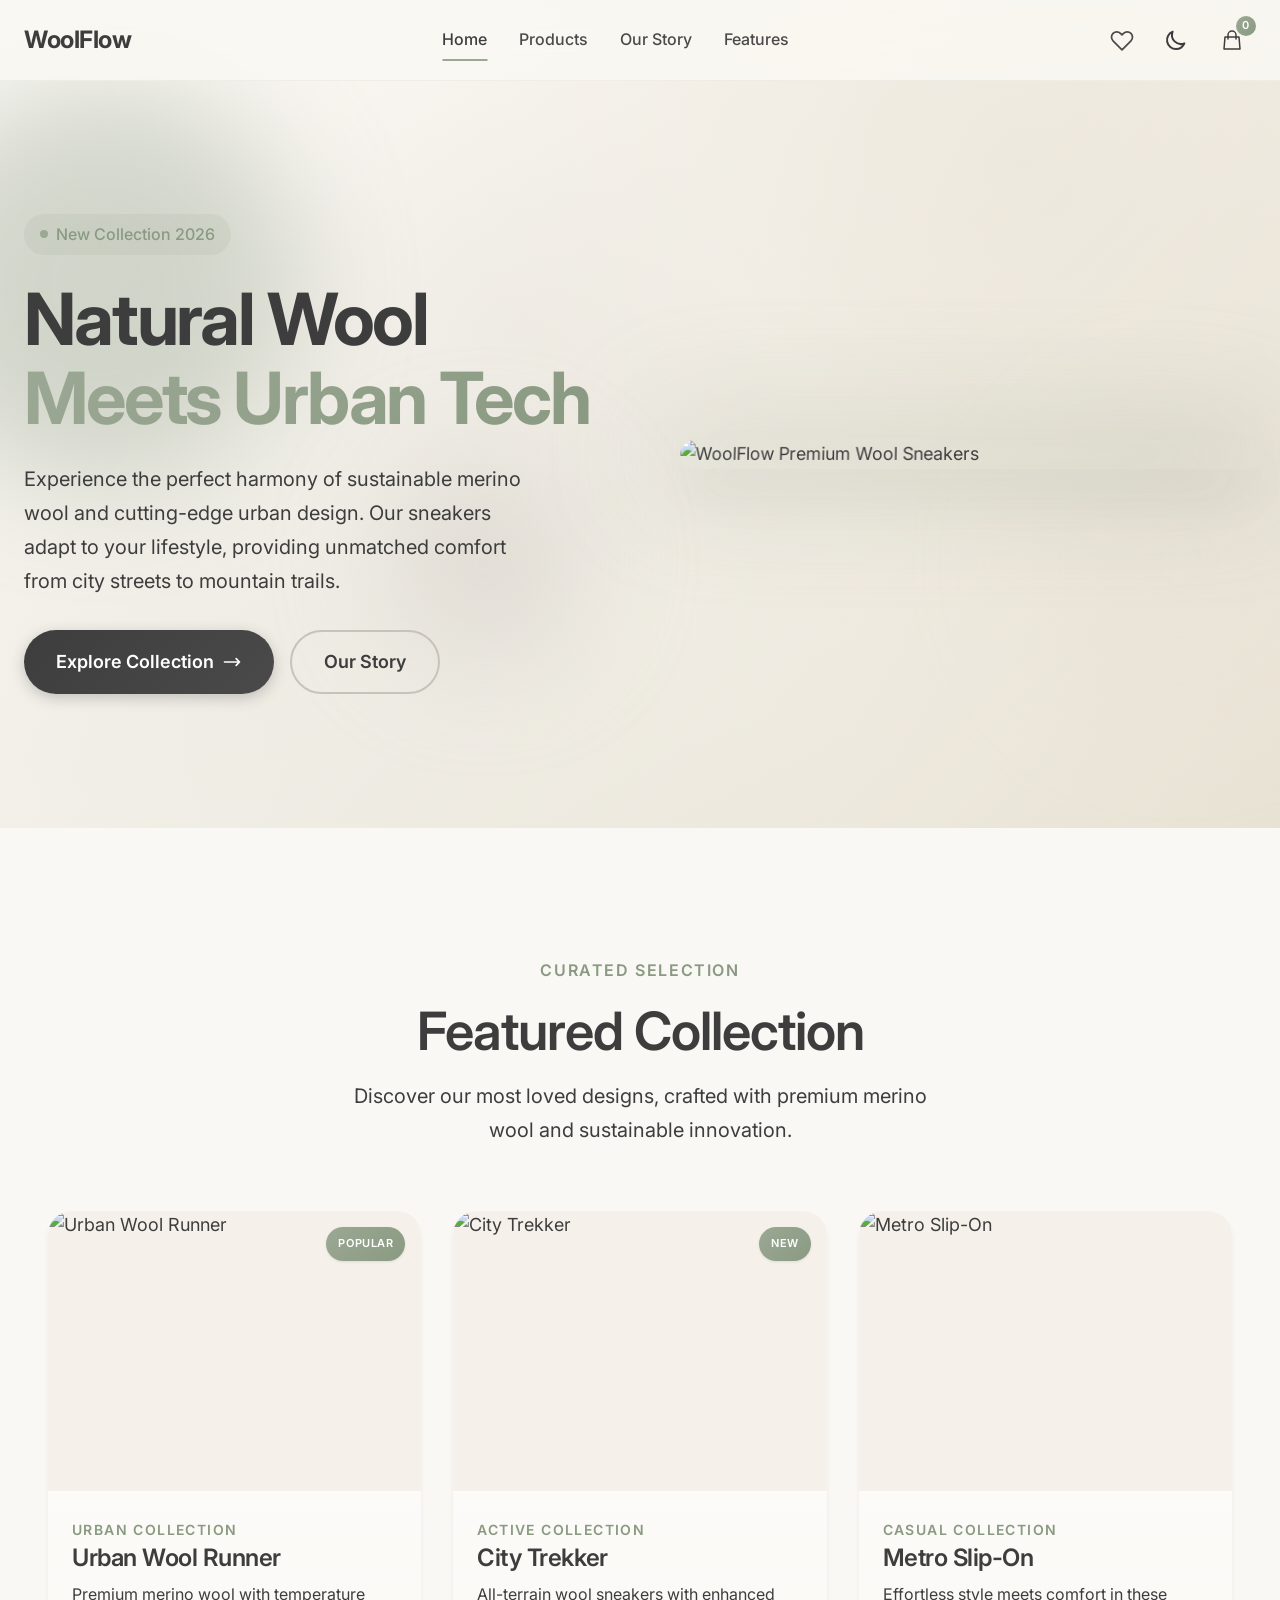
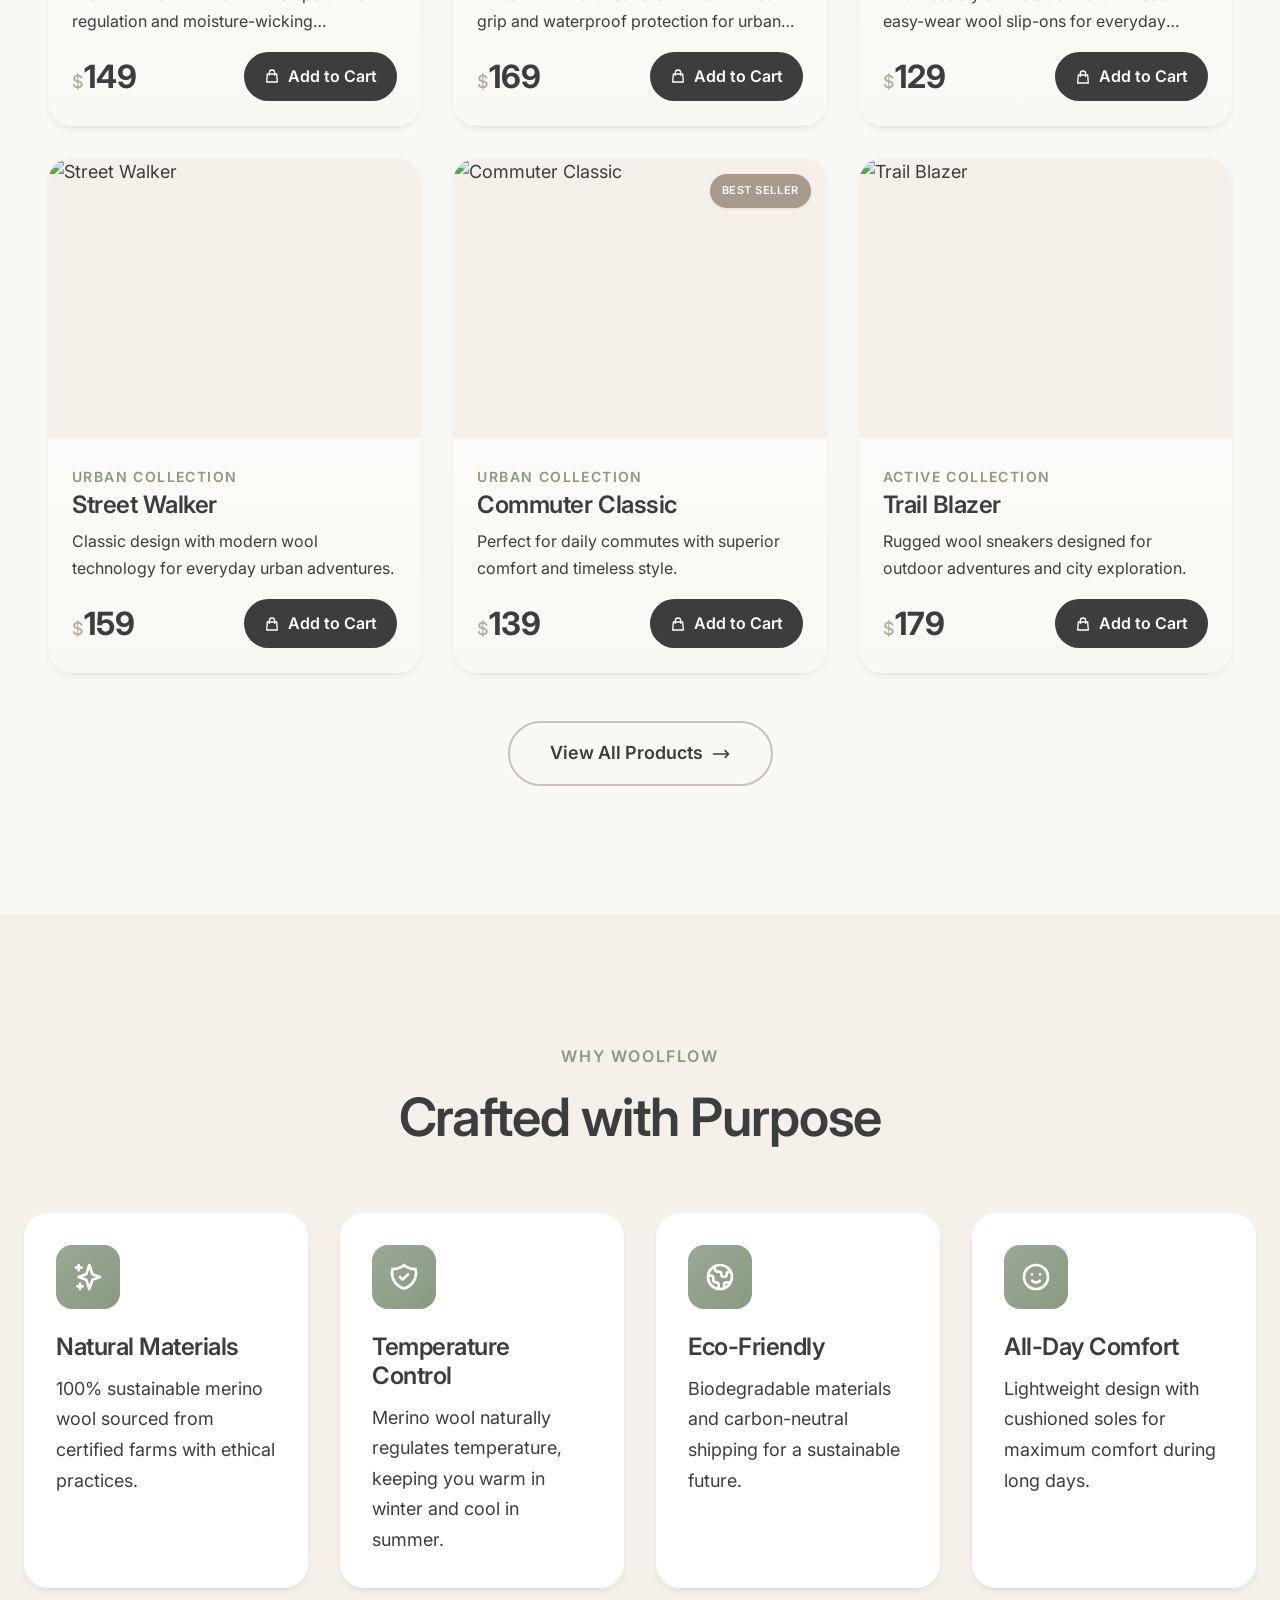
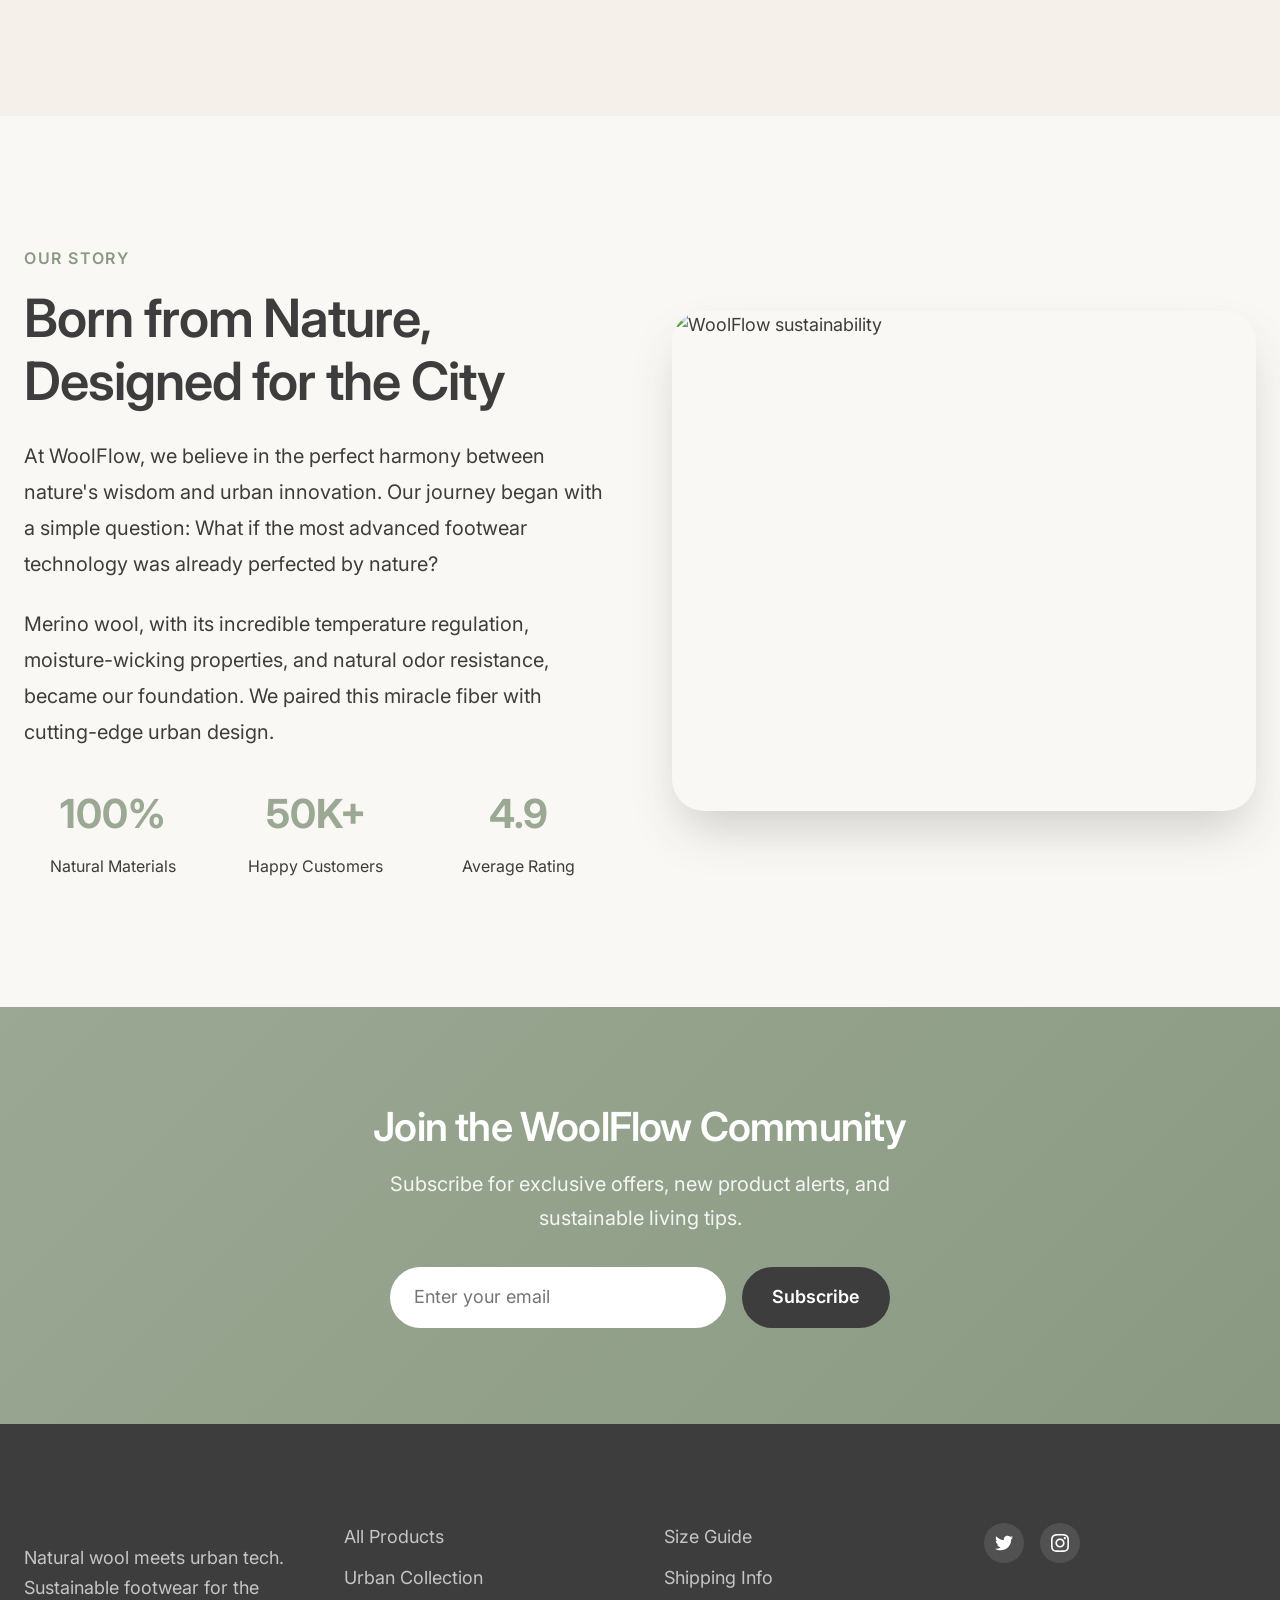
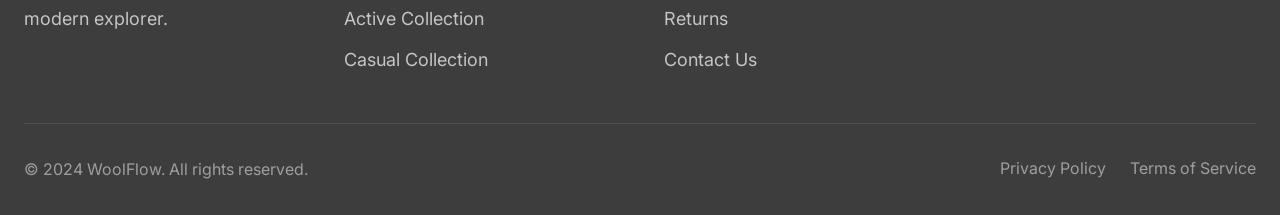
==== index.html @ 547f7b74 "Polish WoolFlow storefront UI and reliability" ====
<!DOCTYPE html>
<html lang="en">
<head>
    <meta charset="UTF-8">
    <meta name="viewport" content="width=device-width, initial-scale=1.0">
    <title>WoolFlow - Natural Wool Meets Urban Tech</title>
    <meta name="description" content="Premium wool sneakers crafted with sustainable merino wool and urban innovation. Experience natural comfort meets modern technology.">
    
    <!-- Fonts -->
    <link rel="preconnect" href="https://fonts.googleapis.com">
    <link rel="preconnect" href="https://fonts.gstatic.com" crossorigin>
    <link href="https://fonts.googleapis.com/css2?family=Inter:wght@300;400;500;600;700;800&display=swap" rel="stylesheet">
    
    <!-- Premium CSS -->
    <link rel="stylesheet" href="styles.css?v=1.1.4">
    
    <!-- Core Libraries -->
    <script src="https://cdnjs.cloudflare.com/ajax/libs/animejs/3.2.1/anime.min.js" defer></script>
    <script src="https://cdnjs.cloudflare.com/ajax/libs/typed.js/2.0.12/typed.min.js" defer></script>
    <script src="https://cdnjs.cloudflare.com/ajax/libs/gsap/3.12.2/gsap.min.js"></script>
    <script src="https://cdnjs.cloudflare.com/ajax/libs/gsap/3.12.2/ScrollTrigger.min.js"></script>
    
    <!-- Analytics -->
    <script async src="https://www.googletagmanager.com/gtag/js?id=GA_MEASUREMENT_ID"></script>
    <script>
        window.dataLayer = window.dataLayer || [];
        function gtag(){dataLayer.push(arguments);}
        gtag('js', new Date());
        gtag('config', 'GA_MEASUREMENT_ID');
    </script>
</head>
<body>
    <!-- Navigation - Glass Morphism -->
    <nav class="nav-glass" id="navbar">
        <div class="nav-container">
            <a href="index.html" class="nav-logo">WoolFlow</a>
            <div class="nav-links">
                <a href="index.html" class="nav-link active">Home</a>
                <a href="products.html" class="nav-link">Products</a>
                <a href="#story" class="nav-link">Our Story</a>
                <a href="#features" class="nav-link">Features</a>
            </div>
            <div class="flex items-center gap-2">
                <!-- Mobile Menu Button -->
                <button class="mobile-menu-btn lg:hidden" id="mobile-menu-toggle" onclick="toggleMobileMenu()" aria-label="Open menu">
                    <svg class="w-6 h-6" fill="none" stroke="currentColor" viewBox="0 0 24 24">
                        <path stroke-linecap="round" stroke-linejoin="round" stroke-width="2" d="M4 6h16M4 12h16M4 18h16"/>
                    </svg>
                </button>
            <div class="nav-actions">
                <a href="wishlist.html" class="wishlist-btn-nav" title="Wishlist">
                    <svg fill="none" stroke="currentColor" viewBox="0 0 24 24">
                        <path stroke-linecap="round" stroke-linejoin="round" stroke-width="1.5" d="M4.318 6.318a4.5 4.5 0 000 6.364L12 20.364l7.682-7.682a4.5 4.5 0 00-6.364-6.364L12 7.636l-1.318-1.318a4.5 4.5 0 00-6.364 0z"/>
                    </svg>
                    <span class="wishlist-count" id="wishlist-count">0</span>
                </a>
                <button class="dark-mode-btn" id="dark-mode-toggle" onclick="toggleDarkMode()" title="Toggle Dark Mode">
                    <svg fill="none" stroke="currentColor" viewBox="0 0 24 24">
                        <path stroke-linecap="round" stroke-linejoin="round" stroke-width="1.5" d="M20.354 15.354A9 9 0 018.646 3.646 9.003 9.003 0 0012 21a9.003 9.003 0 008.354-5.646z"/>
                    </svg>
                </button>
                <button class="cart-btn" id="cart-toggle" onclick="toggleCart()">
                    <svg fill="none" stroke="currentColor" viewBox="0 0 24 24">
                        <path stroke-linecap="round" stroke-linejoin="round" stroke-width="1.5" d="M16 11V7a4 4 0 00-8 0v4M5 9h14l1 12H4L5 9z"/>
                    </svg>
                    <span class="cart-count" id="cart-count">0</span>
                </button>
            </div>
            </div>
        </div>
    </nav>

    <!-- Mobile Menu Overlay -->
    <div id="mobile-menu" class="fixed inset-0 bg-charcoal/95 z-40 hidden opacity-0 transition-opacity duration-300">
        <div class="flex flex-col items-center justify-center h-full gap-8">
            <a href="index.html" class="text-2xl text-warm-white hover:text-sage transition-colors">Home</a>
            <a href="products.html" class="text-2xl text-warm-white hover:text-sage transition-colors">Products</a>
            <a href="wishlist.html" class="text-2xl text-warm-white hover:text-sage transition-colors">Wishlist</a>
            <a href="cart.html" class="text-2xl text-warm-white hover:text-sage transition-colors">Cart</a>
            <button onclick="toggleMobileMenu()" class="mt-8 text-warm-white/60 hover:text-warm-white">
                <svg class="w-8 h-8" fill="none" stroke="currentColor" viewBox="0 0 24 24">
                    <path stroke-linecap="round" stroke-linejoin="round" stroke-width="2" d="M6 18L18 6M6 6l12 12"/>
                </svg>
            </button>
        </div>
    </div>

    <!-- Hero Section -->
    <section class="hero">
        <div class="hero-bg-pattern"></div>
        <div class="hero-floating-shapes">
            <div class="hero-shape hero-shape-1"></div>
            <div class="hero-shape hero-shape-2"></div>
            <div class="hero-shape hero-shape-3"></div>
        </div>
        
        <div class="hero-container">
            <div class="hero-content">
                <div class="hero-badge">
                    <span class="hero-badge-dot"></span>
                    New Collection 2026
                </div>
                <h1 class="hero-title">
                    Natural Wool
                    <span class="hero-title-accent">Meets Urban Tech</span>
                </h1>
                <p class="hero-description">
                    Experience the perfect harmony of sustainable merino wool and cutting-edge urban design. 
                    Our sneakers adapt to your lifestyle, providing unmatched comfort from city streets to mountain trails.
                </p>
                <div class="hero-buttons">
                    <a href="products.html" class="btn btn-primary">
                        <span>Explore Collection</span>
                        <svg width="20" height="20" fill="none" stroke="currentColor" viewBox="0 0 24 24">
                            <path stroke-linecap="round" stroke-linejoin="round" stroke-width="2" d="M17 8l4 4m0 0l-4 4m4-4H3"/>
                        </svg>
                    </a>
                    <a href="#story" class="btn btn-secondary">Our Story</a>
                </div>
            </div>
            
            <div class="hero-image-container">
                <div class="hero-image-glow"></div>
                <div class="hero-image-wrapper">
                    <img src="resources/hero-wool.jpg" alt="WoolFlow Premium Wool Sneakers" class="hero-image">
                </div>
            </div>
        </div>
    </section>

    <!-- Featured Products Section -->
    <section class="products-section" id="products">
        <div class="container">
            <div class="section-header reveal">
                <span class="section-label">Curated Selection</span>
                <h2 class="section-title">Featured Collection</h2>
                <p class="section-description">
                    Discover our most loved designs, crafted with premium merino wool and sustainable innovation.
                </p>
            </div>
            
            <div class="products-grid">
                <!-- Product 1 -->
                <article class="product-card reveal stagger-1" data-product-id="urban-oat">
                    <div class="product-image-container product-image-zoom-container">
                        <img src="resources/product-urban-oat.jpg" alt="Urban Wool Runner" class="product-image">
                        <div class="product-image-overlay"></div>
                        <div class="zoom-indicator">
                            <svg fill="none" stroke="currentColor" viewBox="0 0 24 24">
                                <path stroke-linecap="round" stroke-linejoin="round" stroke-width="2" d="M21 21l-6-6m2-5a7 7 0 11-14 0 7 7 0 0114 0zM10 7v3m0 0v3m0-3h3m-3 0H7"/>
                            </svg>
                        </div>
                        <span class="product-badge">Popular</span>
                        <div class="product-quick-actions">
                            <button class="quick-action-btn" title="Quick view">
                                <svg width="18" height="18" fill="none" stroke="currentColor" viewBox="0 0 24 24">
                                    <path stroke-linecap="round" stroke-linejoin="round" stroke-width="2" d="M15 12a3 3 0 11-6 0 3 3 0 016 0z"/>
                                    <path stroke-linecap="round" stroke-linejoin="round" stroke-width="2" d="M2.458 12C3.732 7.943 7.523 5 12 5c4.478 0 8.268 2.943 9.542 7-1.274 4.057-5.064 7-9.542 7-4.477 0-8.268-2.943-9.542-7z"/>
                                </svg>
                            </button>
                            <button class="quick-action-btn" title="Add to wishlist">
                                <svg width="18" height="18" fill="none" stroke="currentColor" viewBox="0 0 24 24">
                                    <path stroke-linecap="round" stroke-linejoin="round" stroke-width="2" d="M4.318 6.318a4.5 4.5 0 000 6.364L12 20.364l7.682-7.682a4.5 4.5 0 00-6.364-6.364L12 7.636l-1.318-1.318a4.5 4.5 0 00-6.364 0z"/>
                                </svg>
                            </button>
                        </div>
                    </div>
                    <div class="product-content">
                        <span class="product-category">Urban Collection</span>
                        <h3 class="product-name">Urban Wool Runner</h3>
                        <p class="product-description">Premium merino wool with temperature regulation and moisture-wicking technology for all-day comfort.</p>
                        <div class="product-footer">
                            <span class="product-price">
                                <span class="product-price-currency">$</span>149
                            </span>
                            <button class="btn-add-cart" onclick="addToCart('urban-oat', 'Urban Wool Runner', 149, 'resources/product-urban-oat.jpg')">
                                <svg width="16" height="16" fill="none" stroke="currentColor" viewBox="0 0 24 24">
                                    <path stroke-linecap="round" stroke-linejoin="round" stroke-width="2" d="M16 11V7a4 4 0 00-8 0v4M5 9h14l1 12H4L5 9z"/>
                                </svg>
                                Add to Cart
                            </button>
                        </div>
                    </div>
                </article>

                <!-- Product 2 -->
                <article class="product-card reveal stagger-2" data-product-id="city-sage">
                    <div class="product-image-container product-image-zoom-container">
                        <img src="resources/product-urban-sage.jpg" alt="City Trekker" class="product-image">
                        <div class="product-image-overlay"></div>
                        <div class="zoom-indicator">
                            <svg fill="none" stroke="currentColor" viewBox="0 0 24 24">
                                <path stroke-linecap="round" stroke-linejoin="round" stroke-width="2" d="M21 21l-6-6m2-5a7 7 0 11-14 0 7 7 0 0114 0zM10 7v3m0 0v3m0-3h3m-3 0H7"/>
                            </svg>
                        </div>
                        <span class="product-badge">New</span>
                        <div class="product-quick-actions">
                            <button class="quick-action-btn" title="Quick view">
                                <svg width="18" height="18" fill="none" stroke="currentColor" viewBox="0 0 24 24">
                                    <path stroke-linecap="round" stroke-linejoin="round" stroke-width="2" d="M15 12a3 3 0 11-6 0 3 3 0 016 0z"/>
                                    <path stroke-linecap="round" stroke-linejoin="round" stroke-width="2" d="M2.458 12C3.732 7.943 7.523 5 12 5c4.478 0 8.268 2.943 9.542 7-1.274 4.057-5.064 7-9.542 7-4.477 0-8.268-2.943-9.542-7z"/>
                                </svg>
                            </button>
                            <button class="quick-action-btn" title="Add to wishlist">
                                <svg width="18" height="18" fill="none" stroke="currentColor" viewBox="0 0 24 24">
                                    <path stroke-linecap="round" stroke-linejoin="round" stroke-width="2" d="M4.318 6.318a4.5 4.5 0 000 6.364L12 20.364l7.682-7.682a4.5 4.5 0 00-6.364-6.364L12 7.636l-1.318-1.318a4.5 4.5 0 00-6.364 0z"/>
                                </svg>
                            </button>
                        </div>
                    </div>
                    <div class="product-content">
                        <span class="product-category">Active Collection</span>
                        <h3 class="product-name">City Trekker</h3>
                        <p class="product-description">All-terrain wool sneakers with enhanced grip and waterproof protection for urban exploration.</p>
                        <div class="product-footer">
                            <span class="product-price">
                                <span class="product-price-currency">$</span>169
                            </span>
                            <button class="btn-add-cart" onclick="addToCart('city-sage', 'City Trekker', 169, 'resources/product-urban-sage.jpg')">
                                <svg width="16" height="16" fill="none" stroke="currentColor" viewBox="0 0 24 24">
                                    <path stroke-linecap="round" stroke-linejoin="round" stroke-width="2" d="M16 11V7a4 4 0 00-8 0v4M5 9h14l1 12H4L5 9z"/>
                                </svg>
                                Add to Cart
                            </button>
                        </div>
                    </div>
                </article>

                <!-- Product 3 -->
                <article class="product-card reveal stagger-3" data-product-id="metro-mist">
                    <div class="product-image-container product-image-zoom-container">
                        <img src="resources/product-urban-mist.jpg" alt="Metro Slip-On" class="product-image">
                        <div class="product-image-overlay"></div>
                        <div class="zoom-indicator">
                            <svg fill="none" stroke="currentColor" viewBox="0 0 24 24">
                                <path stroke-linecap="round" stroke-linejoin="round" stroke-width="2" d="M21 21l-6-6m2-5a7 7 0 11-14 0 7 7 0 0114 0zM10 7v3m0 0v3m0-3h3m-3 0H7"/>
                            </svg>
                        </div>
                        <div class="product-quick-actions">
                            <button class="quick-action-btn" title="Quick view">
                                <svg width="18" height="18" fill="none" stroke="currentColor" viewBox="0 0 24 24">
                                    <path stroke-linecap="round" stroke-linejoin="round" stroke-width="2" d="M15 12a3 3 0 11-6 0 3 3 0 016 0z"/>
                                    <path stroke-linecap="round" stroke-linejoin="round" stroke-width="2" d="M2.458 12C3.732 7.943 7.523 5 12 5c4.478 0 8.268 2.943 9.542 7-1.274 4.057-5.064 7-9.542 7-4.477 0-8.268-2.943-9.542-7z"/>
                                </svg>
                            </button>
                            <button class="quick-action-btn" title="Add to wishlist">
                                <svg width="18" height="18" fill="none" stroke="currentColor" viewBox="0 0 24 24">
                                    <path stroke-linecap="round" stroke-linejoin="round" stroke-width="2" d="M4.318 6.318a4.5 4.5 0 000 6.364L12 20.364l7.682-7.682a4.5 4.5 0 00-6.364-6.364L12 7.636l-1.318-1.318a4.5 4.5 0 00-6.364 0z"/>
                                </svg>
                            </button>
                        </div>
                    </div>
                    <div class="product-content">
                        <span class="product-category">Casual Collection</span>
                        <h3 class="product-name">Metro Slip-On</h3>
                        <p class="product-description">Effortless style meets comfort in these easy-wear wool slip-ons for everyday moments.</p>
                        <div class="product-footer">
                            <span class="product-price">
                                <span class="product-price-currency">$</span>129
                            </span>
                            <button class="btn-add-cart" onclick="addToCart('metro-mist', 'Metro Slip-On', 129, 'resources/product-urban-mist.jpg')">
                                <svg width="16" height="16" fill="none" stroke="currentColor" viewBox="0 0 24 24">
                                    <path stroke-linecap="round" stroke-linejoin="round" stroke-width="2" d="M16 11V7a4 4 0 00-8 0v4M5 9h14l1 12H4L5 9z"/>
                                </svg>
                                Add to Cart
                            </button>
                        </div>
                    </div>
                </article>

                <!-- Product 4 -->
                <article class="product-card reveal stagger-4" data-product-id="street-charcoal">
                    <div class="product-image-container product-image-zoom-container">
                        <img src="resources/product-urban-charcoal.jpg" alt="Street Walker" class="product-image">
                        <div class="product-image-overlay"></div>
                        <div class="zoom-indicator">
                            <svg fill="none" stroke="currentColor" viewBox="0 0 24 24">
                                <path stroke-linecap="round" stroke-linejoin="round" stroke-width="2" d="M21 21l-6-6m2-5a7 7 0 11-14 0 7 7 0 0114 0zM10 7v3m0 0v3m0-3h3m-3 0H7"/>
                            </svg>
                        </div>
                        <div class="product-quick-actions">
                            <button class="quick-action-btn" title="Quick view">
                                <svg width="18" height="18" fill="none" stroke="currentColor" viewBox="0 0 24 24">
                                    <path stroke-linecap="round" stroke-linejoin="round" stroke-width="2" d="M15 12a3 3 0 11-6 0 3 3 0 016 0z"/>
                                    <path stroke-linecap="round" stroke-linejoin="round" stroke-width="2" d="M2.458 12C3.732 7.943 7.523 5 12 5c4.478 0 8.268 2.943 9.542 7-1.274 4.057-5.064 7-9.542 7-4.477 0-8.268-2.943-9.542-7z"/>
                                </svg>
                            </button>
                            <button class="quick-action-btn" title="Add to wishlist">
                                <svg width="18" height="18" fill="none" stroke="currentColor" viewBox="0 0 24 24">
                                    <path stroke-linecap="round" stroke-linejoin="round" stroke-width="2" d="M4.318 6.318a4.5 4.5 0 000 6.364L12 20.364l7.682-7.682a4.5 4.5 0 00-6.364-6.364L12 7.636l-1.318-1.318a4.5 4.5 0 00-6.364 0z"/>
                                </svg>
                            </button>
                        </div>
                    </div>
                    <div class="product-content">
                        <span class="product-category">Urban Collection</span>
                        <h3 class="product-name">Street Walker</h3>
                        <p class="product-description">Classic design with modern wool technology for everyday urban adventures.</p>
                        <div class="product-footer">
                            <span class="product-price">
                                <span class="product-price-currency">$</span>159
                            </span>
                            <button class="btn-add-cart" onclick="addToCart('street-charcoal', 'Street Walker', 159, 'resources/product-urban-charcoal.jpg')">
                                <svg width="16" height="16" fill="none" stroke="currentColor" viewBox="0 0 24 24">
                                    <path stroke-linecap="round" stroke-linejoin="round" stroke-width="2" d="M16 11V7a4 4 0 00-8 0v4M5 9h14l1 12H4L5 9z"/>
                                </svg>
                                Add to Cart
                            </button>
                        </div>
                    </div>
                </article>

                <!-- Product 5 -->
                <article class="product-card reveal stagger-5" data-product-id="commuter-oat">
                    <div class="product-image-container product-image-zoom-container">
                        <img src="resources/product-urban-oat.jpg" alt="Commuter Classic" class="product-image">
                        <div class="product-image-overlay"></div>
                        <div class="zoom-indicator">
                            <svg fill="none" stroke="currentColor" viewBox="0 0 24 24">
                                <path stroke-linecap="round" stroke-linejoin="round" stroke-width="2" d="M21 21l-6-6m2-5a7 7 0 11-14 0 7 7 0 0114 0zM10 7v3m0 0v3m0-3h3m-3 0H7"/>
                            </svg>
                        </div>
                        <span class="product-badge" style="background: var(--color-stone);">Best Seller</span>
                        <div class="product-quick-actions">
                            <button class="quick-action-btn" title="Quick view">
                                <svg width="18" height="18" fill="none" stroke="currentColor" viewBox="0 0 24 24">
                                    <path stroke-linecap="round" stroke-linejoin="round" stroke-width="2" d="M15 12a3 3 0 11-6 0 3 3 0 016 0z"/>
                                    <path stroke-linecap="round" stroke-linejoin="round" stroke-width="2" d="M2.458 12C3.732 7.943 7.523 5 12 5c4.478 0 8.268 2.943 9.542 7-1.274 4.057-5.064 7-9.542 7-4.477 0-8.268-2.943-9.542-7z"/>
                                </svg>
                            </button>
                            <button class="quick-action-btn" title="Add to wishlist">
                                <svg width="18" height="18" fill="none" stroke="currentColor" viewBox="0 0 24 24">
                                    <path stroke-linecap="round" stroke-linejoin="round" stroke-width="2" d="M4.318 6.318a4.5 4.5 0 000 6.364L12 20.364l7.682-7.682a4.5 4.5 0 00-6.364-6.364L12 7.636l-1.318-1.318a4.5 4.5 0 00-6.364 0z"/>
                                </svg>
                            </button>
                        </div>
                    </div>
                    <div class="product-content">
                        <span class="product-category">Urban Collection</span>
                        <h3 class="product-name">Commuter Classic</h3>
                        <p class="product-description">Perfect for daily commutes with superior comfort and timeless style.</p>
                        <div class="product-footer">
                            <span class="product-price">
                                <span class="product-price-currency">$</span>139
                            </span>
                            <button class="btn-add-cart" onclick="addToCart('commuter-oat', 'Commuter Classic', 139, 'resources/product-urban-oat.jpg')">
                                <svg width="16" height="16" fill="none" stroke="currentColor" viewBox="0 0 24 24">
                                    <path stroke-linecap="round" stroke-linejoin="round" stroke-width="2" d="M16 11V7a4 4 0 00-8 0v4M5 9h14l1 12H4L5 9z"/>
                                </svg>
                                Add to Cart
                            </button>
                        </div>
                    </div>
                </article>

                <!-- Product 6 -->
                <article class="product-card reveal stagger-6" data-product-id="trail-sage">
                    <div class="product-image-container product-image-zoom-container">
                        <img src="resources/product-urban-sage.jpg" alt="Trail Blazer" class="product-image">
                        <div class="product-image-overlay"></div>
                        <div class="zoom-indicator">
                            <svg fill="none" stroke="currentColor" viewBox="0 0 24 24">
                                <path stroke-linecap="round" stroke-linejoin="round" stroke-width="2" d="M21 21l-6-6m2-5a7 7 0 11-14 0 7 7 0 0114 0zM10 7v3m0 0v3m0-3h3m-3 0H7"/>
                            </svg>
                        </div>
                        <div class="product-quick-actions">
                            <button class="quick-action-btn" title="Quick view">
                                <svg width="18" height="18" fill="none" stroke="currentColor" viewBox="0 0 24 24">
                                    <path stroke-linecap="round" stroke-linejoin="round" stroke-width="2" d="M15 12a3 3 0 11-6 0 3 3 0 016 0z"/>
                                    <path stroke-linecap="round" stroke-linejoin="round" stroke-width="2" d="M2.458 12C3.732 7.943 7.523 5 12 5c4.478 0 8.268 2.943 9.542 7-1.274 4.057-5.064 7-9.542 7-4.477 0-8.268-2.943-9.542-7z"/>
                                </svg>
                            </button>
                            <button class="quick-action-btn" title="Add to wishlist">
                                <svg width="18" height="18" fill="none" stroke="currentColor" viewBox="0 0 24 24">
                                    <path stroke-linecap="round" stroke-linejoin="round" stroke-width="2" d="M4.318 6.318a4.5 4.5 0 000 6.364L12 20.364l7.682-7.682a4.5 4.5 0 00-6.364-6.364L12 7.636l-1.318-1.318a4.5 4.5 0 00-6.364 0z"/>
                                </svg>
                            </button>
                        </div>
                    </div>
                    <div class="product-content">
                        <span class="product-category">Active Collection</span>
                        <h3 class="product-name">Trail Blazer</h3>
                        <p class="product-description">Rugged wool sneakers designed for outdoor adventures and city exploration.</p>
                        <div class="product-footer">
                            <span class="product-price">
                                <span class="product-price-currency">$</span>179
                            </span>
                            <button class="btn-add-cart" onclick="addToCart('trail-sage', 'Trail Blazer', 179, 'resources/product-urban-sage.jpg')">
                                <svg width="16" height="16" fill="none" stroke="currentColor" viewBox="0 0 24 24">
                                    <path stroke-linecap="round" stroke-linejoin="round" stroke-width="2" d="M16 11V7a4 4 0 00-8 0v4M5 9h14l1 12H4L5 9z"/>
                                </svg>
                                Add to Cart
                            </button>
                        </div>
                    </div>
                </article>
            </div>
            
            <div class="text-center" style="margin-top: var(--space-12);">
                <a href="products.html" class="btn btn-secondary" style="padding: var(--space-4) var(--space-10);">
                    View All Products
                    <svg width="20" height="20" fill="none" stroke="currentColor" viewBox="0 0 24 24">
                        <path stroke-linecap="round" stroke-linejoin="round" stroke-width="2" d="M17 8l4 4m0 0l-4 4m4-4H3"/>
                    </svg>
                </a>
            </div>
        </div>
    </section>

    <!-- Features Section -->
    <section class="features-section" id="features" style="padding: var(--space-32) 0; background: var(--color-cream);">
        <div class="container">
            <div class="section-header reveal">
                <span class="section-label">Why WoolFlow</span>
                <h2 class="section-title">Crafted with Purpose</h2>
            </div>
            
            <div style="display: grid; grid-template-columns: repeat(auto-fit, minmax(280px, 1fr)); gap: var(--space-8); margin-top: var(--space-16);">
                <div class="feature-card reveal stagger-1" style="background: white; padding: var(--space-8); border-radius: var(--radius-2xl); box-shadow: var(--shadow-md); transition: all var(--transition-base);">
                    <div style="width: 64px; height: 64px; background: var(--gradient-sage); border-radius: var(--radius-xl); display: flex; align-items: center; justify-content: center; margin-bottom: var(--space-6);">
                        <svg width="32" height="32" fill="none" stroke="white" viewBox="0 0 24 24">
                            <path stroke-linecap="round" stroke-linejoin="round" stroke-width="2" d="M5 3v4M3 5h4M6 17v4m-2-2h4m5-16l2.286 6.857L21 12l-5.714 2.143L13 21l-2.286-6.857L5 12l5.714-2.143L13 3z"/>
                        </svg>
                    </div>
                    <h3 style="font-size: var(--text-xl); margin-bottom: var(--space-3);">Natural Materials</h3>
                    <p style="color: var(--color-charcoal);">100% sustainable merino wool sourced from certified farms with ethical practices.</p>
                </div>
                
                <div class="feature-card reveal stagger-2" style="background: white; padding: var(--space-8); border-radius: var(--radius-2xl); box-shadow: var(--shadow-md); transition: all var(--transition-base);">
                    <div style="width: 64px; height: 64px; background: var(--gradient-sage); border-radius: var(--radius-xl); display: flex; align-items: center; justify-content: center; margin-bottom: var(--space-6);">
                        <svg width="32" height="32" fill="none" stroke="white" viewBox="0 0 24 24">
                            <path stroke-linecap="round" stroke-linejoin="round" stroke-width="2" d="M9 12l2 2 4-4m5.618-4.016A11.955 11.955 0 0112 2.944a11.955 11.955 0 01-8.618 3.04A12.02 12.02 0 003 9c0 5.591 3.824 10.29 9 11.622 5.176-1.332 9-6.03 9-11.622 0-1.042-.133-2.052-.382-3.016z"/>
                        </svg>
                    </div>
                    <h3 style="font-size: var(--text-xl); margin-bottom: var(--space-3);">Temperature Control</h3>
                    <p style="color: var(--color-charcoal);">Merino wool naturally regulates temperature, keeping you warm in winter and cool in summer.</p>
                </div>
                
                <div class="feature-card reveal stagger-3" style="background: white; padding: var(--space-8); border-radius: var(--radius-2xl); box-shadow: var(--shadow-md); transition: all var(--transition-base);">
                    <div style="width: 64px; height: 64px; background: var(--gradient-sage); border-radius: var(--radius-xl); display: flex; align-items: center; justify-content: center; margin-bottom: var(--space-6);">
                        <svg width="32" height="32" fill="none" stroke="white" viewBox="0 0 24 24">
                            <path stroke-linecap="round" stroke-linejoin="round" stroke-width="2" d="M3.055 11H5a2 2 0 012 2v1a2 2 0 002 2 2 2 0 012 2v2.945M8 3.935V5.5A2.5 2.5 0 0010.5 8h.5a2 2 0 012 2 2 2 0 104 0 2 2 0 012-2h1.064M15 20.488V18a2 2 0 012-2h3.064M21 12a9 9 0 11-18 0 9 9 0 0118 0z"/>
                        </svg>
                    </div>
                    <h3 style="font-size: var(--text-xl); margin-bottom: var(--space-3);">Eco-Friendly</h3>
                    <p style="color: var(--color-charcoal);">Biodegradable materials and carbon-neutral shipping for a sustainable future.</p>
                </div>
                
                <div class="feature-card reveal stagger-4" style="background: white; padding: var(--space-8); border-radius: var(--radius-2xl); box-shadow: var(--shadow-md); transition: all var(--transition-base);">
                    <div style="width: 64px; height: 64px; background: var(--gradient-sage); border-radius: var(--radius-xl); display: flex; align-items: center; justify-content: center; margin-bottom: var(--space-6);">
                        <svg width="32" height="32" fill="none" stroke="white" viewBox="0 0 24 24">
                            <path stroke-linecap="round" stroke-linejoin="round" stroke-width="2" d="M14.828 14.828a4 4 0 01-5.656 0M9 10h.01M15 10h.01M21 12a9 9 0 11-18 0 9 9 0 0118 0z"/>
                        </svg>
                    </div>
                    <h3 style="font-size: var(--text-xl); margin-bottom: var(--space-3);">All-Day Comfort</h3>
                    <p style="color: var(--color-charcoal);">Lightweight design with cushioned soles for maximum comfort during long days.</p>
                </div>
            </div>
        </div>
    </section>

    <!-- Brand Story Section -->
    <section class="story-section" id="story" style="padding: var(--space-32) 0; background: var(--color-warm-white);">
        <div class="container">
            <div style="display: grid; grid-template-columns: 1fr 1fr; gap: var(--space-16); align-items: center;">
                <div class="reveal-left">
                    <span class="section-label">Our Story</span>
                    <h2 class="section-title" style="margin-bottom: var(--space-6);">Born from Nature, Designed for the City</h2>
                    <p style="font-size: var(--text-lg); color: var(--color-charcoal); margin-bottom: var(--space-6); line-height: 1.8;">
                        At WoolFlow, we believe in the perfect harmony between nature's wisdom and urban innovation. Our journey began with a simple question: What if the most advanced footwear technology was already perfected by nature?
                    </p>
                    <p style="font-size: var(--text-lg); color: var(--color-charcoal); margin-bottom: var(--space-8); line-height: 1.8;">
                        Merino wool, with its incredible temperature regulation, moisture-wicking properties, and natural odor resistance, became our foundation. We paired this miracle fiber with cutting-edge urban design.
                    </p>
                    <div style="display: grid; grid-template-columns: repeat(3, 1fr); gap: var(--space-6);">
                        <div style="text-align: center;">
                            <div style="font-size: var(--text-3xl); font-weight: 700; color: var(--color-sage); margin-bottom: var(--space-2);">100%</div>
                            <div style="font-size: var(--text-sm); color: var(--color-charcoal);">Natural Materials</div>
                        </div>
                        <div style="text-align: center;">
                            <div style="font-size: var(--text-3xl); font-weight: 700; color: var(--color-sage); margin-bottom: var(--space-2);">50K+</div>
                            <div style="font-size: var(--text-sm); color: var(--color-charcoal);">Happy Customers</div>
                        </div>
                        <div style="text-align: center;">
                            <div style="font-size: var(--text-3xl); font-weight: 700; color: var(--color-sage); margin-bottom: var(--space-2);">4.9</div>
                            <div style="font-size: var(--text-sm); color: var(--color-charcoal);">Average Rating</div>
                        </div>
                    </div>
                </div>
                <div class="reveal-right">
                    <img src="resources/lifestyle-natural-1.jpg" alt="WoolFlow sustainability" style="width: 100%; height: 500px; object-fit: cover; border-radius: var(--radius-3xl); box-shadow: var(--shadow-2xl);">
                </div>
            </div>
        </div>
    </section>

    <!-- Newsletter Section -->
    <section style="padding: var(--space-24) 0; background: var(--gradient-sage);">
        <div class="container" style="text-align: center;">
            <h2 class="reveal" style="font-size: var(--text-3xl); color: white; margin-bottom: var(--space-4);">Join the WoolFlow Community</h2>
            <p class="reveal stagger-1" style="font-size: var(--text-lg); color: rgba(255,255,255,0.9); max-width: 500px; margin: 0 auto var(--space-8);">Subscribe for exclusive offers, new product alerts, and sustainable living tips.</p>
            <form class="reveal stagger-2" style="display: flex; gap: var(--space-4); max-width: 500px; margin: 0 auto; justify-content: center;">
                <input type="email" placeholder="Enter your email" style="flex: 1; padding: var(--space-4) var(--space-6); border: none; border-radius: var(--radius-full); font-size: var(--text-base); outline: none;">
                <button type="submit" class="btn" style="background: var(--color-charcoal); color: white;">Subscribe</button>
            </form>
        </div>
    </section>

    <!-- Footer -->
    <footer style="padding: var(--space-16) 0 var(--space-8); background: var(--color-charcoal); color: white;">
        <div class="container">
            <div style="display: grid; grid-template-columns: repeat(4, 1fr); gap: var(--space-12); margin-bottom: var(--space-12);">
                <div>
                    <h3 style="font-size: var(--text-2xl); font-weight: 700; margin-bottom: var(--space-4);">WoolFlow</h3>
                    <p style="color: rgba(255,255,255,0.7); line-height: 1.7;">Natural wool meets urban tech. Sustainable footwear for the modern explorer.</p>
                </div>
                <div>
                    <h4 style="font-size: var(--text-sm); font-weight: 600; text-transform: uppercase; letter-spacing: 0.1em; margin-bottom: var(--space-4);">Shop</h4>
                    <ul style="list-style: none; display: flex; flex-direction: column; gap: var(--space-3);">
                        <li><a href="products.html" style="color: rgba(255,255,255,0.7); transition: color var(--transition-fast);">All Products</a></li>
                        <li><a href="#" style="color: rgba(255,255,255,0.7); transition: color var(--transition-fast);">Urban Collection</a></li>
                        <li><a href="#" style="color: rgba(255,255,255,0.7); transition: color var(--transition-fast);">Active Collection</a></li>
                        <li><a href="#" style="color: rgba(255,255,255,0.7); transition: color var(--transition-fast);">Casual Collection</a></li>
                    </ul>
                </div>
                <div>
                    <h4 style="font-size: var(--text-sm); font-weight: 600; text-transform: uppercase; letter-spacing: 0.1em; margin-bottom: var(--space-4);">Support</h4>
                    <ul style="list-style: none; display: flex; flex-direction: column; gap: var(--space-3);">
                        <li><a href="#" style="color: rgba(255,255,255,0.7); transition: color var(--transition-fast);">Size Guide</a></li>
                        <li><a href="#" style="color: rgba(255,255,255,0.7); transition: color var(--transition-fast);">Shipping Info</a></li>
                        <li><a href="#" style="color: rgba(255,255,255,0.7); transition: color var(--transition-fast);">Returns</a></li>
                        <li><a href="#" style="color: rgba(255,255,255,0.7); transition: color var(--transition-fast);">Contact Us</a></li>
                    </ul>
                </div>
                <div>
                    <h4 style="font-size: var(--text-sm); font-weight: 600; text-transform: uppercase; letter-spacing: 0.1em; margin-bottom: var(--space-4);">Connect</h4>
                    <div style="display: flex; gap: var(--space-4);">
                        <a href="#" style="width: 40px; height: 40px; background: rgba(255,255,255,0.1); border-radius: var(--radius-full); display: flex; align-items: center; justify-content: center; transition: all var(--transition-fast);">
                            <svg width="18" height="18" fill="currentColor" viewBox="0 0 24 24"><path d="M24 4.557c-.883.392-1.832.656-2.828.775 1.017-.609 1.798-1.574 2.165-2.724-.951.564-2.005.974-3.127 1.195-.897-.957-2.178-1.555-3.594-1.555-3.179 0-5.515 2.966-4.797 6.045-4.091-.205-7.719-2.165-10.148-5.144-1.29 2.213-.669 5.108 1.523 6.574-.806-.026-1.566-.247-2.229-.616-.054 2.281 1.581 4.415 3.949 4.89-.693.188-1.452.232-2.224.084.626 1.956 2.444 3.379 4.6 3.419-2.07 1.623-4.678 2.348-7.29 2.04 2.179 1.397 4.768 2.212 7.548 2.212 9.142 0 14.307-7.721 13.995-14.646.962-.695 1.797-1.562 2.457-2.549z"/></svg>
                        </a>
                        <a href="#" style="width: 40px; height: 40px; background: rgba(255,255,255,0.1); border-radius: var(--radius-full); display: flex; align-items: center; justify-content: center; transition: all var(--transition-fast);">
                            <svg width="18" height="18" fill="currentColor" viewBox="0 0 24 24"><path d="M12 2.163c3.204 0 3.584.012 4.85.07 3.252.148 4.771 1.691 4.919 4.919.058 1.265.069 1.645.069 4.849 0 3.205-.012 3.584-.069 4.849-.149 3.225-1.664 4.771-4.919 4.919-1.266.058-1.644.07-4.85.07-3.204 0-3.584-.012-4.849-.07-3.26-.149-4.771-1.699-4.919-4.92-.058-1.265-.07-1.644-.07-4.849 0-3.204.013-3.583.07-4.849.149-3.227 1.664-4.771 4.919-4.919 1.266-.057 1.645-.069 4.849-.069zm0-2.163c-3.259 0-3.667.014-4.947.072-4.358.2-6.78 2.618-6.98 6.98-.059 1.281-.073 1.689-.073 4.948 0 3.259.014 3.668.072 4.948.2 4.358 2.618 6.78 6.98 6.98 1.281.058 1.689.072 4.948.072 3.259 0 3.668-.014 4.948-.072 4.354-.2 6.782-2.618 6.979-6.98.059-1.28.073-1.689.073-4.948 0-3.259-.014-3.667-.072-4.947-.196-4.354-2.617-6.78-6.979-6.98-1.281-.059-1.69-.073-4.949-.073zm0 5.838c-3.403 0-6.162 2.759-6.162 6.162s2.759 6.163 6.162 6.163 6.162-2.759 6.162-6.163c0-3.403-2.759-6.162-6.162-6.162zm0 10.162c-2.209 0-4-1.79-4-4 0-2.209 1.791-4 4-4s4 1.791 4 4c0 2.21-1.791 4-4 4zm6.406-11.845c-.796 0-1.441.645-1.441 1.44s.645 1.44 1.441 1.44c.795 0 1.439-.645 1.439-1.44s-.644-1.44-1.439-1.44z"/></svg>
                        </a>
                    </div>
                </div>
            </div>
            <div style="border-top: 1px solid rgba(255,255,255,0.1); padding-top: var(--space-8); display: flex; justify-content: space-between; align-items: center;">
                <p style="font-size: var(--text-sm); color: rgba(255,255,255,0.5);">© 2024 WoolFlow. All rights reserved.</p>
                <div style="display: flex; gap: var(--space-6);">
                    <a href="#" style="font-size: var(--text-sm); color: rgba(255,255,255,0.5);">Privacy Policy</a>
                    <a href="#" style="font-size: var(--text-sm); color: rgba(255,255,255,0.5);">Terms of Service</a>
                </div>
            </div>
        </div>
    </footer>

    <!-- Cart Sidebar -->
    <div id="cart-sidebar" class="cart-sidebar">
        <div class="cart-sidebar-header">
            <h3 class="cart-sidebar-title">Shopping Cart</h3>
            <button class="cart-sidebar-close" onclick="toggleCart()" aria-label="Close cart">
                <svg fill="none" stroke="currentColor" viewBox="0 0 24 24">
                    <path stroke-linecap="round" stroke-linejoin="round" stroke-width="2" d="M6 18L18 6M6 6l12 12"/>
                </svg>
            </button>
        </div>
        <div id="cart-sidebar-items" class="cart-sidebar-items">
            <div class="cart-sidebar-empty">
                <svg fill="none" stroke="currentColor" viewBox="0 0 24 24">
                    <path stroke-linecap="round" stroke-linejoin="round" stroke-width="1.5" d="M16 11V7a4 4 0 00-8 0v4M5 9h14l1 12H4L5 9z"/>
                </svg>
                <p>Your cart is empty</p>
                <a href="products.html">Start Shopping</a>
            </div>
        </div>
        <div class="cart-sidebar-footer">
            <div class="cart-subtotal-row">
                <span class="cart-subtotal-label">Subtotal</span>
                <span id="cart-total" class="cart-subtotal-value">$0</span>
            </div>
            <button onclick="window.location.href='cart.html'" class="cart-checkout-btn">
                <svg width="20" height="20" fill="none" stroke="currentColor" viewBox="0 0 24 24">
                    <path stroke-linecap="round" stroke-linejoin="round" stroke-width="2" d="M17 8l4 4m0 0l-4 4m4-4H3"/>
                </svg>
                Checkout
            </button>
            <button onclick="toggleCart()" class="cart-continue-btn">Continue Shopping</button>
        </div>
    </div>
    
    <!-- Cart Overlay -->
    <div id="cart-overlay" class="cart-overlay" onclick="toggleCart()"></div>

    <!-- Notification Container -->
    <div id="notification-container" class="fixed top-24 right-6 z-50 flex flex-col gap-2 pointer-events-none"></div>

    <!-- Auth Modal -->
    <div id="auth-modal" class="fixed inset-0 bg-charcoal/50 backdrop-blur-sm z-50 hidden opacity-0 transition-opacity duration-300 flex items-center justify-center p-4">
        <div class="bg-warm-white rounded-2xl max-w-md w-full p-8 shadow-2xl transform scale-95 transition-transform duration-300" id="auth-modal-content">
            <div class="flex items-center justify-between mb-6">
                <h3 class="text-2xl font-display font-bold text-charcoal" id="auth-title">Sign In</h3>
                <button onclick="closeAuthModal()" class="p-2 text-charcoal/60 hover:text-charcoal transition-colors">
                    <svg class="w-6 h-6" fill="none" stroke="currentColor" viewBox="0 0 24 24">
                        <path stroke-linecap="round" stroke-linejoin="round" stroke-width="2" d="M6 18L18 6M6 6l12 12"/>
                    </svg>
                </button>
            </div>
            
            <form id="auth-form" onsubmit="handleAuthSubmit(event)">
                <div id="signup-fields" class="hidden">
                    <div class="mb-4">
                        <label class="block text-sm font-medium text-charcoal mb-2">Full Name</label>
                        <input type="text" id="auth-name" class="w-full px-4 py-3 border border-mist-grey rounded-xl focus:outline-none focus:border-sage transition-colors" placeholder="John Doe">
                    </div>
                </div>
                <div class="mb-4">
                    <label class="block text-sm font-medium text-charcoal mb-2">Email</label>
                    <input type="email" id="auth-email" required class="w-full px-4 py-3 border border-mist-grey rounded-xl focus:outline-none focus:border-sage transition-colors" placeholder="you@example.com">
                </div>
                <div class="mb-6">
                    <label class="block text-sm font-medium text-charcoal mb-2">Password</label>
                    <input type="password" id="auth-password" required minlength="6" class="w-full px-4 py-3 border border-mist-grey rounded-xl focus:outline-none focus:border-sage transition-colors" placeholder="••••••••">
                </div>
                <button type="submit" class="w-full py-3 bg-charcoal text-warm-white rounded-full hover:bg-charcoal/90 transition-all font-medium" id="auth-submit-btn">
                    Sign In
                </button>
            </form>
            
            <div class="mt-6 text-center">
                <p class="text-charcoal/60 text-sm">
                    <span id="auth-toggle-text">Don't have an account?</span>
                    <button onclick="toggleAuthMode()" class="text-sage hover:text-sage-dark font-medium ml-1" id="auth-toggle-btn">Sign Up</button>
                </p>
            </div>
        </div>
    </div>

    <script src="main.js?v=1.1.4"></script>
    <script>
        // Scroll reveal animation
        const observerOptions = {
            threshold: 0.1,
            rootMargin: '0px 0px -50px 0px'
        };
        
        const observer = new IntersectionObserver((entries) => {
            entries.forEach(entry => {
                if (entry.isIntersecting) {
                    entry.target.classList.add('visible');
                }
            });
        }, observerOptions);
        
        document.querySelectorAll('.reveal, .reveal-left, .reveal-right').forEach(el => {
            observer.observe(el);
        });
        
        // Navbar scroll effect
        window.addEventListener('scroll', () => {
            const navbar = document.getElementById('navbar');
            if (window.scrollY > 50) {
                navbar.classList.add('scrolled');
            } else {
                navbar.classList.remove('scrolled');
            }
        });
    </script>
</body>
</html>
---- styles.css ----
/* WoolFlow Premium Design System */
/* High-quality polished UI with sophisticated animations */

/* ============================================
   CSS CUSTOM PROPERTIES (Design Tokens)
   ============================================ */
:root {
  /* Colors - Refined Palette */
  --color-warm-white: #FAF8F4;
  --color-cream: #F5F1EA;
  --color-oat: #E8E2D4;
  --color-oat-dark: #D9D0BE;
  --color-mist: #C8C2BA;
  --color-mist-dark: #B5ADA3;
  --color-stone: #A89B8C;
  --color-sage: #9BA894;
  --color-sage-dark: #8A9A82;
  --color-charcoal: #3D3D3D;
  --color-charcoal-light: #4A4A4A;
  --color-charcoal-dark: #2A2A2A;
  
  /* Gradients */
  --gradient-hero: linear-gradient(135deg, var(--color-warm-white) 0%, var(--color-cream) 50%, var(--color-oat) 100%);
  --gradient-card: linear-gradient(180deg, rgba(255,255,255,0.9) 0%, rgba(250,248,244,0.95) 100%);
  --gradient-button: linear-gradient(135deg, var(--color-charcoal) 0%, var(--color-charcoal-light) 100%);
  --gradient-sage: linear-gradient(135deg, var(--color-sage) 0%, var(--color-sage-dark) 100%);
  
  /* Shadows - Multi-layer for depth */
  --shadow-sm: 0 1px 2px rgba(61, 61, 61, 0.04), 0 1px 3px rgba(61, 61, 61, 0.08);
  --shadow-md: 0 4px 6px -1px rgba(61, 61, 61, 0.08), 0 2px 4px -2px rgba(61, 61, 61, 0.04);
  --shadow-lg: 0 10px 15px -3px rgba(61, 61, 61, 0.08), 0 4px 6px -4px rgba(61, 61, 61, 0.04);
  --shadow-xl: 0 20px 25px -5px rgba(61, 61, 61, 0.1), 0 8px 10px -6px rgba(61, 61, 61, 0.04);
  --shadow-2xl: 0 25px 50px -12px rgba(61, 61, 61, 0.25);
  --shadow-glow: 0 0 40px rgba(155, 168, 148, 0.3);
  
  /* Typography Scale */
  --font-display: 'Inter', -apple-system, BlinkMacSystemFont, 'Segoe UI', sans-serif;
  --font-body: 'Inter', -apple-system, BlinkMacSystemFont, 'Segoe UI', sans-serif;
  
  --text-xs: clamp(0.75rem, 0.7rem + 0.25vw, 0.875rem);
  --text-sm: clamp(0.875rem, 0.8rem + 0.375vw, 1rem);
  --text-base: clamp(1rem, 0.9rem + 0.5vw, 1.125rem);
  --text-lg: clamp(1.125rem, 1rem + 0.625vw, 1.25rem);
  --text-xl: clamp(1.25rem, 1.1rem + 0.75vw, 1.5rem);
  --text-2xl: clamp(1.5rem, 1.3rem + 1vw, 2rem);
  --text-3xl: clamp(1.875rem, 1.6rem + 1.375vw, 2.5rem);
  --text-4xl: clamp(2.25rem, 1.9rem + 1.75vw, 3.5rem);
  --text-5xl: clamp(3rem, 2.5rem + 2.5vw, 5rem);
  
  /* Spacing Scale */
  --space-1: 0.25rem;
  --space-2: 0.5rem;
  --space-3: 0.75rem;
  --space-4: 1rem;
  --space-5: 1.25rem;
  --space-6: 1.5rem;
  --space-8: 2rem;
  --space-10: 2.5rem;
  --space-12: 3rem;
  --space-16: 4rem;
  --space-20: 5rem;
  --space-24: 6rem;
  --space-32: 8rem;
  
  /* Border Radius */
  --radius-sm: 0.375rem;
  --radius-md: 0.5rem;
  --radius-lg: 0.75rem;
  --radius-xl: 1rem;
  --radius-2xl: 1.5rem;
  --radius-3xl: 2rem;
  --radius-full: 9999px;
  
  /* Transitions */
  --transition-fast: 150ms cubic-bezier(0.4, 0, 0.2, 1);
  --transition-base: 250ms cubic-bezier(0.4, 0, 0.2, 1);
  --transition-slow: 350ms cubic-bezier(0.4, 0, 0.2, 1);
  --transition-slower: 500ms cubic-bezier(0.4, 0, 0.2, 1);
  
  /* Z-index Scale */
  --z-dropdown: 100;
  --z-sticky: 200;
  --z-fixed: 300;
  --z-modal-backdrop: 400;
  --z-modal: 500;
  --z-popover: 600;
  --z-tooltip: 700;
}

/* ============================================
   BASE STYLES & RESET
   ============================================ */
*, *::before, *::after {
  box-sizing: border-box;
  margin: 0;
  padding: 0;
}

html {
  scroll-behavior: smooth;
  -webkit-font-smoothing: antialiased;
  -moz-osx-font-smoothing: grayscale;
  text-rendering: optimizeLegibility;
  overflow-x: clip;
}

body {
  font-family: var(--font-body);
  font-size: var(--text-base);
  line-height: 1.6;
  color: var(--color-charcoal);
  background: var(--color-warm-white);
  overflow-x: hidden;
  overflow-x: clip;
  min-width: 320px;
}

img,
svg,
video {
  max-width: 100%;
  display: block;
}

button,
input,
select,
textarea {
  font: inherit;
}

button,
a {
  -webkit-tap-highlight-color: transparent;
}

/* Selection styling */
::selection {
  background: var(--color-sage);
  color: white;
}

/* Scrollbar styling */
::-webkit-scrollbar {
  width: 8px;
  height: 8px;
}

::-webkit-scrollbar-track {
  background: var(--color-cream);
}

::-webkit-scrollbar-thumb {
  background: var(--color-mist);
  border-radius: var(--radius-full);
}

::-webkit-scrollbar-thumb:hover {
  background: var(--color-stone);
}

/* ============================================
   TYPOGRAPHY
   ============================================ */
h1, h2, h3, h4, h5, h6 {
  font-family: var(--font-display);
  font-weight: 600;
  line-height: 1.2;
  letter-spacing: -0.02em;
  color: var(--color-charcoal);
}

h1 {
  font-size: var(--text-5xl);
  font-weight: 700;
  letter-spacing: -0.03em;
}

h2 {
  font-size: var(--text-4xl);
}

h3 {
  font-size: var(--text-3xl);
}

h4 {
  font-size: var(--text-2xl);
}

p {
  color: var(--color-charcoal);
  line-height: 1.7;
}

a {
  color: inherit;
  text-decoration: none;
  transition: color var(--transition-fast);
}

/* ============================================
   NAVIGATION - Glass Morphism
   ============================================ */
.nav-glass {
  position: fixed;
  top: 0;
  left: 0;
  right: 0;
  z-index: var(--z-fixed);
  background: rgba(250, 248, 244, 0.85);
  backdrop-filter: blur(20px) saturate(180%);
  -webkit-backdrop-filter: blur(20px) saturate(180%);
  border-bottom: 1px solid rgba(200, 194, 186, 0.2);
  transition: all var(--transition-base);
}

.nav-glass.scrolled {
  background: rgba(250, 248, 244, 0.95);
  box-shadow: var(--shadow-sm);
}

.nav-container {
  max-width: 1400px;
  margin: 0 auto;
  padding: var(--space-4) var(--space-6);
  display: flex;
  align-items: center;
  justify-content: space-between;
}

.nav-logo {
  font-size: var(--text-xl);
  font-weight: 700;
  color: var(--color-charcoal);
  letter-spacing: -0.02em;
  position: relative;
}

.nav-logo::after {
  content: '';
  position: absolute;
  bottom: -2px;
  left: 0;
  width: 0;
  height: 2px;
  background: var(--gradient-sage);
  transition: width var(--transition-slow);
}

.nav-logo:hover::after {
  width: 100%;
}

.nav-links {
  display: flex;
  align-items: center;
  gap: var(--space-8);
}

.nav-link {
  position: relative;
  font-size: var(--text-sm);
  font-weight: 500;
  color: var(--color-charcoal-light);
  padding: var(--space-2) 0;
  transition: color var(--transition-fast);
}

.nav-link::before {
  content: '';
  position: absolute;
  bottom: 0;
  left: 50%;
  width: 0;
  height: 2px;
  background: var(--color-sage);
  transition: all var(--transition-base);
  transform: translateX(-50%);
}

.nav-link:hover {
  color: var(--color-charcoal);
}

.nav-link:hover::before {
  width: 100%;
}

.nav-link.active {
  color: var(--color-charcoal);
}

.nav-link.active::before {
  width: 100%;
}

/* Dark mode button */
.dark-mode-btn {
  position: relative;
  padding: var(--space-3);
  border-radius: var(--radius-full);
  background: transparent;
  border: none;
  cursor: pointer;
  transition: all var(--transition-base);
}

.dark-mode-btn:hover {
  background: var(--color-oat);
  transform: scale(1.05) rotate(15deg);
}

.dark-mode-btn svg {
  width: 24px;
  height: 24px;
  color: var(--color-charcoal);
  transition: transform var(--transition-base);
}

/* Mobile Menu Button */
.mobile-menu-btn {
  display: none;
  padding: var(--space-2);
  border-radius: var(--radius-full);
  background: transparent;
  border: none;
  cursor: pointer;
  transition: all var(--transition-base);
}

.mobile-menu-btn:hover {
  background: var(--color-oat);
}

.mobile-menu-btn svg {
  width: 24px;
  height: 24px;
  color: var(--color-charcoal);
}

@media (max-width: 1024px) {
  .mobile-menu-btn {
    display: flex;
    align-items: center;
    justify-content: center;
  }
}

/* Cart button */
.cart-btn {
  position: relative;
  padding: var(--space-3);
  border-radius: var(--radius-full);
  background: transparent;
  border: none;
  cursor: pointer;
  transition: all var(--transition-base);
}

.cart-btn:hover {
  background: var(--color-oat);
  transform: scale(1.05);
}

.cart-btn svg {
  width: 24px;
  height: 24px;
  color: var(--color-charcoal);
  transition: transform var(--transition-base);
}

.cart-btn:hover svg {
  transform: rotate(-10deg);
}

.cart-count {
  position: absolute;
  top: 0;
  right: 0;
  min-width: 20px;
  height: 20px;
  padding: 0 6px;
  background: var(--gradient-sage);
  color: white;
  font-size: 11px;
  font-weight: 600;
  border-radius: var(--radius-full);
  display: flex;
  align-items: center;
  justify-content: center;
  animation: pulse 2s infinite;
}

@keyframes pulse {
  0%, 100% { transform: scale(1); }
  50% { transform: scale(1.1); }
}

/* ============================================
   HERO SECTION
   ============================================ */
.hero {
  min-height: 100vh;
  display: flex;
  align-items: center;
  position: relative;
  overflow: hidden;
  background: var(--gradient-hero);
  padding-top: 80px;
}

.hero-bg-pattern {
  position: absolute;
  inset: 0;
  background-image: 
    radial-gradient(circle at 20% 80%, rgba(155, 168, 148, 0.08) 0%, transparent 50%),
    radial-gradient(circle at 80% 20%, rgba(232, 226, 212, 0.5) 0%, transparent 50%),
    radial-gradient(circle at 40% 40%, rgba(200, 194, 186, 0.1) 0%, transparent 30%);
  pointer-events: none;
}

.hero-floating-shapes {
  position: absolute;
  inset: 0;
  overflow: hidden;
  contain: paint;
  pointer-events: none;
}

.hero-shape {
  position: absolute;
  border-radius: 50%;
  filter: blur(60px);
  opacity: 0.4;
  animation: float 20s ease-in-out infinite;
}

.hero-shape-1 {
  width: 400px;
  height: 400px;
  background: var(--color-sage);
  top: 10%;
  left: -100px;
  animation-delay: 0s;
}

.hero-shape-2 {
  width: 300px;
  height: 300px;
  background: var(--color-oat);
  top: 50%;
  right: -50px;
  animation-delay: -5s;
}

.hero-shape-3 {
  width: 200px;
  height: 200px;
  background: var(--color-mist);
  bottom: 20%;
  left: 30%;
  animation-delay: -10s;
}

@keyframes float {
  0%, 100% {
    transform: translate(0, 0) scale(1);
  }
  25% {
    transform: translate(30px, -30px) scale(1.05);
  }
  50% {
    transform: translate(-20px, 20px) scale(0.95);
  }
  75% {
    transform: translate(20px, 10px) scale(1.02);
  }
}

.hero-container {
  max-width: 1400px;
  margin: 0 auto;
  padding: var(--space-8) var(--space-6);
  display: grid;
  grid-template-columns: 1fr 1fr;
  gap: var(--space-16);
  align-items: center;
  position: relative;
  z-index: 1;
}

.hero-content {
  animation: fadeInUp 1s ease-out;
}

.hero-badge {
  display: inline-flex;
  align-items: center;
  gap: var(--space-2);
  padding: var(--space-2) var(--space-4);
  background: rgba(155, 168, 148, 0.15);
  border-radius: var(--radius-full);
  font-size: var(--text-sm);
  font-weight: 500;
  color: var(--color-sage-dark);
  margin-bottom: var(--space-6);
  animation: fadeInUp 0.8s ease-out 0.2s both;
}

.hero-badge-dot {
  width: 8px;
  height: 8px;
  background: var(--color-sage);
  border-radius: 50%;
  animation: blink 2s infinite;
}

@keyframes blink {
  0%, 100% { opacity: 1; }
  50% { opacity: 0.5; }
}

.hero-title {
  font-size: var(--text-5xl);
  font-weight: 700;
  line-height: 1.1;
  letter-spacing: -0.03em;
  margin-bottom: var(--space-6);
  animation: fadeInUp 0.8s ease-out 0.3s both;
}

.hero-title-accent {
  color: var(--color-sage-dark);
  background: var(--gradient-sage);
  -webkit-background-clip: text;
  -webkit-text-fill-color: transparent;
  background-clip: text;
}

.hero-description {
  font-size: var(--text-lg);
  color: var(--color-charcoal);
  max-width: 500px;
  margin-bottom: var(--space-8);
  animation: fadeInUp 0.8s ease-out 0.4s both;
}

.hero-buttons {
  display: flex;
  gap: var(--space-4);
  animation: fadeInUp 0.8s ease-out 0.5s both;
}

/* Buttons */
.btn {
  display: inline-flex;
  align-items: center;
  justify-content: center;
  gap: var(--space-2);
  padding: var(--space-4) var(--space-8);
  font-size: var(--text-base);
  font-weight: 600;
  border-radius: var(--radius-full);
  cursor: pointer;
  transition: all var(--transition-base);
  border: none;
  position: relative;
  overflow: hidden;
}

.btn::before {
  content: '';
  position: absolute;
  inset: 0;
  background: linear-gradient(90deg, transparent, rgba(255,255,255,0.2), transparent);
  transform: translateX(-100%);
  transition: transform var(--transition-slow);
}

.btn:hover::before {
  transform: translateX(100%);
}

.btn-primary {
  background: var(--gradient-button);
  color: white;
  box-shadow: var(--shadow-lg);
}

.btn-primary:hover {
  transform: translateY(-2px);
  box-shadow: var(--shadow-xl), var(--shadow-glow);
}

.btn-secondary {
  background: transparent;
  color: var(--color-charcoal);
  border: 2px solid var(--color-mist);
}

.btn-secondary:hover {
  background: var(--color-charcoal);
  color: white;
  border-color: var(--color-charcoal);
  transform: translateY(-2px);
}

/* Hero Image */
.hero-image-container {
  position: relative;
  animation: fadeInUp 1s ease-out 0.3s both;
}

.hero-image-wrapper {
  position: relative;
  border-radius: var(--radius-3xl);
  overflow: hidden;
  box-shadow: var(--shadow-2xl);
  transform: perspective(1000px) rotateY(-5deg) rotateX(5deg);
  transition: transform var(--transition-slow);
}

.hero-image-wrapper:hover {
  transform: perspective(1000px) rotateY(0deg) rotateX(0deg);
}

.hero-image {
  width: 100%;
  height: auto;
  display: block;
  transition: transform var(--transition-slow);
}

.hero-image-wrapper:hover .hero-image {
  transform: scale(1.02);
}

.hero-image-glow {
  position: absolute;
  inset: -20px;
  background: var(--gradient-sage);
  filter: blur(60px);
  opacity: 0.3;
  z-index: -1;
  animation: glowPulse 4s ease-in-out infinite;
}

@keyframes glowPulse {
  0%, 100% { opacity: 0.3; transform: scale(1); }
  50% { opacity: 0.5; transform: scale(1.05); }
}

/* ============================================
   PRODUCT CARDS - Premium 3D Effects
   ============================================ */
.products-section {
  padding: var(--space-32) 0;
  background: var(--color-warm-white);
}

.section-header {
  text-align: center;
  margin-bottom: var(--space-16);
}

.section-label {
  display: inline-block;
  font-size: var(--text-sm);
  font-weight: 600;
  text-transform: uppercase;
  letter-spacing: 0.1em;
  color: var(--color-sage-dark);
  margin-bottom: var(--space-4);
}

.section-title {
  font-size: var(--text-4xl);
  margin-bottom: var(--space-4);
}

.section-description {
  font-size: var(--text-lg);
  color: var(--color-charcoal);
  max-width: 600px;
  margin: 0 auto;
}

.products-grid {
  display: grid;
  grid-template-columns: repeat(auto-fill, minmax(320px, 1fr));
  gap: var(--space-8);
  max-width: 1400px;
  margin: 0 auto;
  padding: 0 var(--space-6);
}

.product-card {
  position: relative;
  background: var(--gradient-card);
  border-radius: var(--radius-2xl);
  overflow: hidden;
  box-shadow: var(--shadow-md);
  transition: all var(--transition-slow);
  transform-style: preserve-3d;
  perspective: 1000px;
}

.product-card::before {
  content: '';
  position: absolute;
  inset: 0;
  background: linear-gradient(180deg, transparent 0%, rgba(61, 61, 61, 0.02) 100%);
  opacity: 0;
  transition: opacity var(--transition-base);
  pointer-events: none;
}

.product-card:hover {
  transform: translateY(-8px);
  box-shadow: var(--shadow-2xl);
}

.product-card:hover::before {
  opacity: 1;
}

.product-image-container {
  position: relative;
  aspect-ratio: 4/3;
  overflow: hidden;
  background: var(--color-cream);
}

.product-image {
  width: 100%;
  height: 100%;
  object-fit: cover;
  transition: transform var(--transition-slow);
}

.product-card:hover .product-image {
  transform: scale(1.08);
}

.product-image-overlay {
  position: absolute;
  inset: 0;
  background: linear-gradient(180deg, transparent 50%, rgba(61, 61, 61, 0.1) 100%);
  opacity: 0;
  transition: opacity var(--transition-base);
}

.product-card:hover .product-image-overlay {
  opacity: 1;
}

.product-badge {
  position: absolute;
  top: var(--space-4);
  right: var(--space-4);
  padding: var(--space-2) var(--space-3);
  background: var(--gradient-sage);
  color: white;
  font-size: 11px;
  font-weight: 600;
  text-transform: uppercase;
  letter-spacing: 0.05em;
  border-radius: var(--radius-full);
  box-shadow: var(--shadow-sm);
}

.product-quick-actions {
  position: absolute;
  bottom: var(--space-4);
  left: 50%;
  transform: translateX(-50%) translateY(20px);
  display: flex;
  gap: var(--space-2);
  opacity: 0;
  transition: all var(--transition-base);
}

.product-card:hover .product-quick-actions {
  opacity: 1;
  transform: translateX(-50%) translateY(0);
}

.quick-action-btn {
  width: 44px;
  height: 44px;
  border-radius: var(--radius-full);
  background: white;
  border: none;
  display: flex;
  align-items: center;
  justify-content: center;
  cursor: pointer;
  box-shadow: var(--shadow-lg);
  transition: all var(--transition-fast);
}

.quick-action-btn:hover {
  background: var(--color-sage);
  color: white;
  transform: scale(1.1);
}

.product-content {
  padding: var(--space-6);
}

.product-category {
  font-size: var(--text-xs);
  font-weight: 600;
  text-transform: uppercase;
  letter-spacing: 0.1em;
  color: var(--color-sage-dark);
  margin-bottom: var(--space-2);
}

.product-name {
  font-size: var(--text-xl);
  font-weight: 600;
  color: var(--color-charcoal);
  margin-bottom: var(--space-2);
  transition: color var(--transition-fast);
}

.product-card:hover .product-name {
  color: var(--color-sage-dark);
}

.product-description {
  font-size: var(--text-sm);
  color: var(--color-charcoal);
  margin-bottom: var(--space-4);
  display: -webkit-box;
  display: box;
  -webkit-line-clamp: 2;
  line-clamp: 2;
  -webkit-box-orient: vertical;
  box-orient: vertical;
  overflow: hidden;
}

.product-footer {
  display: flex;
  align-items: center;
  justify-content: space-between;
}

.product-price {
  font-size: var(--text-2xl);
  font-weight: 700;
  color: var(--color-charcoal);
}

.product-price-currency {
  font-size: var(--text-base);
  font-weight: 500;
  color: var(--color-mist-dark);
}

.btn-add-cart {
  padding: var(--space-3) var(--space-5);
  background: var(--color-charcoal);
  color: white;
  font-size: var(--text-sm);
  font-weight: 600;
  border-radius: var(--radius-full);
  border: none;
  cursor: pointer;
  display: flex;
  align-items: center;
  gap: var(--space-2);
  transition: all var(--transition-base);
}

.btn-add-cart:hover {
  background: var(--color-sage);
  transform: scale(1.05);
  box-shadow: var(--shadow-lg);
}

/* ============================================
   ANIMATIONS
   ============================================ */
@keyframes fadeInUp {
  from {
    opacity: 0;
    transform: translateY(30px);
  }
  to {
    opacity: 1;
    transform: translateY(0);
  }
}

@keyframes fadeIn {
  from { opacity: 0; }
  to { opacity: 1; }
}

@keyframes slideIn {
  from {
    opacity: 0;
    transform: translateX(-20px);
  }
  to {
    opacity: 1;
    transform: translateX(0);
  }
}

@keyframes scaleIn {
  from {
    opacity: 0;
    transform: scale(0.9);
  }
  to {
    opacity: 1;
    transform: scale(1);
  }
}

/* Scroll reveal animations */
.reveal {
  opacity: 0;
  transform: translateY(40px);
  transition: all 0.8s cubic-bezier(0.16, 1, 0.3, 1);
}

.reveal.visible {
  opacity: 1;
  transform: translateY(0);
}

.reveal-left {
  opacity: 0;
  transform: translateY(36px);
  transition: all 0.8s cubic-bezier(0.16, 1, 0.3, 1);
}

.reveal-left.visible {
  opacity: 1;
  transform: translateY(0);
}

.reveal-right {
  opacity: 0;
  transform: translateY(36px);
  transition: all 0.8s cubic-bezier(0.16, 1, 0.3, 1);
}

.reveal-right.visible {
  opacity: 1;
  transform: translateY(0);
}

/* Stagger delays */
.stagger-1 { transition-delay: 0.1s; }
.stagger-2 { transition-delay: 0.2s; }
.stagger-3 { transition-delay: 0.3s; }
.stagger-4 { transition-delay: 0.4s; }
.stagger-5 { transition-delay: 0.5s; }
.stagger-6 { transition-delay: 0.6s; }

/* ============================================
   LOADING STATES
   ============================================ */
.skeleton {
  background: linear-gradient(
    90deg,
    var(--color-cream) 25%,
    var(--color-oat) 50%,
    var(--color-cream) 75%
  );
  background-size: 200% 100%;
  animation: shimmer 1.5s infinite;
  border-radius: var(--radius-lg);
}

@keyframes shimmer {
  0% { background-position: 200% 0; }
  100% { background-position: -200% 0; }
}

/* Loading spinner */
.spinner {
  width: 40px;
  height: 40px;
  border: 3px solid var(--color-oat);
  border-top-color: var(--color-sage);
  border-radius: 50%;
  animation: spin 1s linear infinite;
}

@keyframes spin {
  to { transform: rotate(360deg); }
}

/* ============================================
   RESPONSIVE DESIGN
   ============================================ */
@media (max-width: 1024px) {
  .hero-container {
    grid-template-columns: 1fr;
    gap: var(--space-12);
    text-align: center;
  }
  
  .hero-content {
    order: 2;
  }
  
  .hero-image-container {
    order: 1;
  }
  
  .hero-description {
    margin-left: auto;
    margin-right: auto;
  }
  
  .hero-buttons {
    justify-content: center;
  }
  
  .nav-links {
    display: none;
  }
}

@media (max-width: 768px) {
  .products-grid {
    grid-template-columns: 1fr;
  }
  
  .hero-title {
    font-size: var(--text-3xl);
  }
  
  .section-title {
    font-size: var(--text-2xl);
  }
}

/* ============================================
   UTILITY CLASSES
   ============================================ */
.container {
  max-width: 1400px;
  margin: 0 auto;
  padding: 0 var(--space-6);
}

.text-center { text-align: center; }
.text-left { text-align: left; }
.text-right { text-align: right; }

/* ============================================
   LOCAL UTILITY FALLBACKS
   Keeps every page polished even when CDN utilities are unavailable.
   ============================================ */
.hidden { display: none !important; }
.block { display: block !important; }
.inline-block { display: inline-block !important; }
.flex { display: flex !important; }
.grid { display: grid !important; }
.fixed { position: fixed !important; }
.sticky { position: sticky !important; }
.absolute { position: absolute !important; }
.relative { position: relative !important; }
.inset-0 { inset: 0 !important; }
.top-0 { top: 0 !important; }
.top-2 { top: .5rem !important; }
.top-3 { top: .75rem !important; }
.top-4 { top: 1rem !important; }
.top-24 { top: 6rem !important; }
.top-32 { top: 8rem !important; }
.top-1\/2 { top: 50% !important; }
.top-full { top: 100% !important; }
.right-0 { right: 0 !important; }
.right-2 { right: .5rem !important; }
.right-3 { right: .75rem !important; }
.right-4 { right: 1rem !important; }
.right-6 { right: 1.5rem !important; }
.-right-1 { right: -.25rem !important; }
.left-0 { left: 0 !important; }
.left-3 { left: .75rem !important; }
.left-4 { left: 1rem !important; }
.-top-1 { top: -.25rem !important; }
.bottom-3 { bottom: .75rem !important; }
.bottom-4 { bottom: 1rem !important; }
.z-10 { z-index: 10 !important; }
.z-40 { z-index: 400 !important; }
.z-50 { z-index: 500 !important; }
.items-center { align-items: center !important; }
.items-start { align-items: flex-start !important; }
.justify-center { justify-content: center !important; }
.justify-between { justify-content: space-between !important; }
.flex-col { flex-direction: column !important; }
.flex-wrap { flex-wrap: wrap !important; }
.flex-1 { flex: 1 1 0% !important; }
.flex-shrink-0 { flex-shrink: 0 !important; }
.min-w-0 { min-width: 0 !important; }
.gap-2 { gap: .5rem !important; }
.gap-3 { gap: .75rem !important; }
.gap-4 { gap: 1rem !important; }
.gap-6 { gap: 1.5rem !important; }
.gap-8 { gap: 2rem !important; }
.gap-12 { gap: 3rem !important; }
.space-y-2 > * + * { margin-top: .5rem !important; }
.space-y-3 > * + * { margin-top: .75rem !important; }
.space-y-4 > * + * { margin-top: 1rem !important; }
.space-y-6 > * + * { margin-top: 1.5rem !important; }
.space-x-1 > * + * { margin-left: .25rem !important; }
.space-x-2 > * + * { margin-left: .5rem !important; }
.space-x-3 > * + * { margin-left: .75rem !important; }
.space-x-4 > * + * { margin-left: 1rem !important; }
.space-x-6 > * + * { margin-left: 1.5rem !important; }
.space-x-8 > * + * { margin-left: 2rem !important; }
.mx-auto { margin-left: auto !important; margin-right: auto !important; }
.mx-2 { margin-left: .5rem !important; margin-right: .5rem !important; }
.mt-1 { margin-top: .25rem !important; }
.mt-2 { margin-top: .5rem !important; }
.mt-3 { margin-top: .75rem !important; }
.mt-4 { margin-top: 1rem !important; }
.mt-6 { margin-top: 1.5rem !important; }
.mt-8 { margin-top: 2rem !important; }
.mt-12 { margin-top: 3rem !important; }
.mt-16 { margin-top: 4rem !important; }
.mb-1 { margin-bottom: .25rem !important; }
.mb-2 { margin-bottom: .5rem !important; }
.mb-3 { margin-bottom: .75rem !important; }
.mb-4 { margin-bottom: 1rem !important; }
.mb-6 { margin-bottom: 1.5rem !important; }
.mb-8 { margin-bottom: 2rem !important; }
.mb-12 { margin-bottom: 3rem !important; }
.ml-1 { margin-left: .25rem !important; }
.ml-2 { margin-left: .5rem !important; }
.mr-2 { margin-right: .5rem !important; }
.p-1 { padding: .25rem !important; }
.p-2 { padding: .5rem !important; }
.p-3 { padding: .75rem !important; }
.p-4 { padding: 1rem !important; }
.p-6 { padding: 1.5rem !important; }
.p-8 { padding: 2rem !important; }
.px-2 { padding-left: .5rem !important; padding-right: .5rem !important; }
.px-3 { padding-left: .75rem !important; padding-right: .75rem !important; }
.px-4 { padding-left: 1rem !important; padding-right: 1rem !important; }
.px-5 { padding-left: 1.25rem !important; padding-right: 1.25rem !important; }
.px-6 { padding-left: 1.5rem !important; padding-right: 1.5rem !important; }
.px-8 { padding-left: 2rem !important; padding-right: 2rem !important; }
.py-1 { padding-top: .25rem !important; padding-bottom: .25rem !important; }
.py-2 { padding-top: .5rem !important; padding-bottom: .5rem !important; }
.py-3 { padding-top: .75rem !important; padding-bottom: .75rem !important; }
.py-4 { padding-top: 1rem !important; padding-bottom: 1rem !important; }
.py-12 { padding-top: 3rem !important; padding-bottom: 3rem !important; }
.pt-3 { padding-top: .75rem !important; }
.pt-4 { padding-top: 1rem !important; }
.pt-6 { padding-top: 1.5rem !important; }
.pt-24 { padding-top: 6rem !important; }
.pt-32 { padding-top: 8rem !important; }
.pb-12 { padding-bottom: 3rem !important; }
.pb-20 { padding-bottom: 5rem !important; }
.pl-12 { padding-left: 3rem !important; }
.w-2 { width: .5rem !important; }
.w-3 { width: .75rem !important; }
.w-4 { width: 1rem !important; }
.w-5 { width: 1.25rem !important; }
.w-6 { width: 1.5rem !important; }
.w-8 { width: 2rem !important; }
.w-10 { width: 2.5rem !important; }
.w-12 { width: 3rem !important; }
.w-16 { width: 4rem !important; }
.w-20 { width: 5rem !important; }
.w-48 { width: 12rem !important; }
.w-full { width: 100% !important; }
.h-0\.5 { height: .125rem !important; }
.h-2 { height: .5rem !important; }
.h-3 { height: .75rem !important; }
.h-4 { height: 1rem !important; }
.h-5 { height: 1.25rem !important; }
.h-6 { height: 1.5rem !important; }
.h-8 { height: 2rem !important; }
.h-10 { height: 2.5rem !important; }
.h-12 { height: 3rem !important; }
.h-16 { height: 4rem !important; }
.h-20 { height: 5rem !important; }
.h-48 { height: 12rem !important; }
.h-64 { height: 16rem !important; }
.h-80 { height: 20rem !important; }
.h-full { height: 100% !important; }
.min-h-screen { min-height: 100vh !important; }
.max-w-md { max-width: 28rem !important; }
.max-w-lg { max-width: 32rem !important; }
.max-w-2xl { max-width: 42rem !important; }
.max-w-4xl { max-width: 56rem !important; }
.max-w-7xl { max-width: 80rem !important; }
.max-h-48 { max-height: 12rem !important; }
.max-h-64 { max-height: 16rem !important; }
.max-h-\[90vh\] { max-height: 90vh !important; }
.overflow-hidden { overflow: hidden !important; }
.overflow-x-auto { overflow-x: auto !important; }
.overflow-y-auto { overflow-y: auto !important; }
.object-cover { object-fit: cover !important; }
.aspect-square { aspect-ratio: 1 / 1 !important; }
.aspect-\[4\/5\] { aspect-ratio: 4 / 5 !important; }
.grid-cols-1 { grid-template-columns: repeat(1, minmax(0, 1fr)) !important; }
.grid-cols-2 { grid-template-columns: repeat(2, minmax(0, 1fr)) !important; }
.grid-cols-3 { grid-template-columns: repeat(3, minmax(0, 1fr)) !important; }
.grid-cols-4 { grid-template-columns: repeat(4, minmax(0, 1fr)) !important; }
.grid-cols-6 { grid-template-columns: repeat(6, minmax(0, 1fr)) !important; }
.rounded { border-radius: .25rem !important; }
.rounded-lg { border-radius: var(--radius-lg) !important; }
.rounded-xl { border-radius: var(--radius-xl) !important; }
.rounded-2xl { border-radius: var(--radius-2xl) !important; }
.rounded-full { border-radius: var(--radius-full) !important; }
.border { border: 1px solid var(--color-oat-dark) !important; }
.border-2 { border: 2px solid var(--color-oat-dark) !important; }
.border-t { border-top: 1px solid var(--color-oat-dark) !important; }
.border-b { border-bottom: 1px solid var(--color-oat-dark) !important; }
.border-charcoal { border-color: var(--color-charcoal) !important; }
.border-sage { border-color: var(--color-sage) !important; }
.border-mist-grey,
.border-mist-grey\/20,
.border-mist-grey\/30 { border-color: rgba(168, 155, 140, .32) !important; }
.bg-white { background-color: #fff !important; }
.bg-white\/80 { background-color: rgba(255,255,255,.8) !important; }
.bg-white\/90 { background-color: rgba(255,255,255,.9) !important; }
.bg-warm-white { background-color: var(--color-warm-white) !important; }
.bg-warm-white\/50 { background-color: rgba(250,248,244,.5) !important; }
.bg-warm-white\/80 { background-color: rgba(250,248,244,.8) !important; }
.bg-warm-white\/90 { background-color: rgba(250,248,244,.9) !important; }
.bg-cream\/50 { background-color: rgba(245,241,234,.5) !important; }
.bg-charcoal { background-color: var(--color-charcoal) !important; }
.bg-charcoal\/0 { background-color: rgba(61,61,61,0) !important; }
.bg-charcoal\/10 { background-color: rgba(61,61,61,.1) !important; }
.bg-charcoal\/20 { background-color: rgba(61,61,61,.2) !important; }
.bg-charcoal\/50 { background-color: rgba(61,61,61,.5) !important; }
.bg-charcoal\/60 { background-color: rgba(61,61,61,.6) !important; }
.bg-charcoal\/95 { background-color: rgba(42,42,42,.95) !important; }
.bg-black\/50 { background-color: rgba(0,0,0,.5) !important; }
.bg-sage { background-color: var(--color-sage) !important; }
.bg-sage\/10 { background-color: rgba(155,168,148,.1) !important; }
.bg-sage\/20 { background-color: rgba(155,168,148,.2) !important; }
.bg-stone { background-color: var(--color-stone) !important; }
.bg-mist-grey,
.bg-mist-grey\/20,
.bg-mist-grey\/30 { background-color: rgba(200,194,186,.28) !important; }
.bg-green-100 { background-color: #dcfce7 !important; }
.bg-red-50 { background-color: #fef2f2 !important; }
.bg-red-500 { background-color: #ef4444 !important; }
.bg-orange-500 { background-color: #f97316 !important; }
.bg-gradient-to-t { background-image: linear-gradient(to top, var(--tw-gradient-stops, rgba(61,61,61,.2), transparent)) !important; }
.from-charcoal\/20 { --tw-gradient-stops: rgba(61,61,61,.2), transparent; }
.to-transparent { --tw-gradient-to: transparent; }
.text-xs { font-size: .75rem !important; line-height: 1rem !important; }
.text-sm { font-size: .875rem !important; line-height: 1.25rem !important; }
.text-lg { font-size: 1.125rem !important; line-height: 1.75rem !important; }
.text-xl { font-size: 1.25rem !important; line-height: 1.75rem !important; }
.text-2xl { font-size: 1.5rem !important; line-height: 2rem !important; }
.text-3xl { font-size: 1.875rem !important; line-height: 2.25rem !important; }
.text-4xl { font-size: 2.25rem !important; line-height: 2.5rem !important; }
.text-5xl { font-size: 3rem !important; line-height: 1 !important; }
.text-\[8px\] { font-size: 8px !important; }
.font-display { font-family: var(--font-display) !important; }
.font-mono { font-family: ui-monospace, SFMono-Regular, Menlo, Monaco, Consolas, monospace !important; }
.font-medium { font-weight: 500 !important; }
.font-semibold { font-weight: 600 !important; }
.font-bold { font-weight: 700 !important; }
.uppercase { text-transform: uppercase !important; }
.capitalize { text-transform: capitalize !important; }
.tracking-wide { letter-spacing: .025em !important; }
.tracking-wider { letter-spacing: .05em !important; }
.leading-relaxed { line-height: 1.625 !important; }
.text-white { color: #fff !important; }
.text-warm-white { color: var(--color-warm-white) !important; }
.text-warm-white\/50 { color: rgba(250,248,244,.5) !important; }
.text-warm-white\/60 { color: rgba(250,248,244,.6) !important; }
.text-warm-white\/70 { color: rgba(250,248,244,.7) !important; }
.text-charcoal { color: var(--color-charcoal) !important; }
.text-charcoal\/30 { color: rgba(61,61,61,.3) !important; }
.text-charcoal\/40 { color: rgba(61,61,61,.4) !important; }
.text-charcoal\/50 { color: rgba(61,61,61,.5) !important; }
.text-charcoal\/60 { color: rgba(61,61,61,.6) !important; }
.text-charcoal\/70 { color: rgba(61,61,61,.7) !important; }
.text-charcoal\/80 { color: rgba(61,61,61,.8) !important; }
.text-sage { color: var(--color-sage) !important; }
.text-sage-dark { color: var(--color-sage-dark) !important; }
.text-mist-grey { color: var(--color-mist) !important; }
.text-gray-300 { color: #d1d5db !important; }
.text-green-600 { color: #16a34a !important; }
.text-orange-500 { color: #f97316 !important; }
.text-red-500 { color: #ef4444 !important; }
.text-yellow-400 { color: #facc15 !important; }
.shadow-sm { box-shadow: var(--shadow-sm) !important; }
.shadow-md { box-shadow: var(--shadow-md) !important; }
.shadow-lg { box-shadow: var(--shadow-lg) !important; }
.shadow-2xl { box-shadow: var(--shadow-2xl) !important; }
.opacity-0 { opacity: 0 !important; }
.opacity-25 { opacity: .25 !important; }
.opacity-60 { opacity: .6 !important; }
.opacity-75 { opacity: .75 !important; }
.invisible { visibility: hidden !important; }
.pointer-events-none { pointer-events: none !important; }
.cursor-pointer { cursor: pointer !important; }
.transform { transform: translateZ(0); }
.scale-95 { transform: scale(.95) !important; }
.-translate-y-1\/2 { transform: translateY(-50%) !important; }
.translate-x-full { transform: translateX(100%) !important; }
.transition-all { transition: all var(--transition-base) !important; }
.transition-colors { transition: color var(--transition-fast), background-color var(--transition-fast), border-color var(--transition-fast) !important; }
.transition-opacity { transition: opacity var(--transition-base) !important; }
.transition-transform { transition: transform var(--transition-base) !important; }
.duration-300 { transition-duration: 300ms !important; }
.backdrop-blur,
.backdrop-blur-sm,
.backdrop-blur-md { backdrop-filter: blur(14px); -webkit-backdrop-filter: blur(14px); }
.truncate { overflow: hidden !important; text-overflow: ellipsis !important; white-space: nowrap !important; }
.line-clamp-3 {
  display: -webkit-box !important;
  -webkit-line-clamp: 3;
  -webkit-box-orient: vertical;
  overflow: hidden !important;
}
.animate-spin { animation: spin 1s linear infinite !important; }

.hover\:bg-charcoal:hover { background-color: var(--color-charcoal) !important; }
.hover\:bg-charcoal\/5:hover { background-color: rgba(61,61,61,.05) !important; }
.hover\:bg-charcoal\/10:hover { background-color: rgba(61,61,61,.1) !important; }
.hover\:bg-charcoal\/20:hover { background-color: rgba(61,61,61,.2) !important; }
.hover\:bg-charcoal\/90:hover { background-color: rgba(61,61,61,.9) !important; }
.hover\:bg-red-100:hover { background-color: #fee2e2 !important; }
.hover\:bg-sage:hover { background-color: var(--color-sage) !important; }
.hover\:bg-sage\/10:hover { background-color: rgba(155,168,148,.1) !important; }
.hover\:bg-sage\/20:hover { background-color: rgba(155,168,148,.2) !important; }
.hover\:bg-sage\/90:hover { background-color: rgba(155,168,148,.9) !important; }
.hover\:bg-warm-white:hover { background-color: var(--color-warm-white) !important; }
.hover\:bg-white:hover { background-color: #fff !important; }
.hover\:text-charcoal:hover { color: var(--color-charcoal) !important; }
.hover\:text-red-500:hover { color: #ef4444 !important; }
.hover\:text-sage:hover { color: var(--color-sage) !important; }
.hover\:text-sage-dark:hover { color: var(--color-sage-dark) !important; }
.hover\:text-warm-white:hover { color: var(--color-warm-white) !important; }
.hover\:text-white:hover { color: #fff !important; }
.hover\:underline:hover { text-decoration: underline !important; }
.hover\:opacity-100:hover { opacity: 1 !important; }
.hover\:scale-105:hover { transform: scale(1.05) !important; }
.hover\:scale-110:hover { transform: scale(1.1) !important; }
.hover\:scale-\[1\.02\]:hover { transform: scale(1.02) !important; }
.focus\:outline-none:focus { outline: none !important; }
.focus\:border-sage:focus { border-color: var(--color-sage) !important; }
.focus\:ring-2:focus { box-shadow: 0 0 0 2px rgba(155,168,148,.35) !important; }
.focus\:ring-sage\/20:focus { box-shadow: 0 0 0 4px rgba(155,168,148,.2) !important; }
.placeholder-charcoal\/50::placeholder { color: rgba(61,61,61,.5) !important; }

@media (min-width: 640px) {
  .sm\:px-6 { padding-left: 1.5rem !important; padding-right: 1.5rem !important; }
  .sm\:w-\[400px\] { width: 400px !important; }
}

@media (min-width: 768px) {
  .md\:flex { display: flex !important; }
  .md\:hidden { display: none !important; }
  .md\:grid-cols-2 { grid-template-columns: repeat(2, minmax(0, 1fr)) !important; }
  .md\:grid-cols-3 { grid-template-columns: repeat(3, minmax(0, 1fr)) !important; }
  .md\:grid-cols-4 { grid-template-columns: repeat(4, minmax(0, 1fr)) !important; }
  .md\:h-full { height: 100% !important; }
  .md\:text-5xl { font-size: 3rem !important; line-height: 1 !important; }
}

@media (min-width: 1024px) {
  .lg\:hidden { display: none !important; }
  .lg\:grid-cols-3 { grid-template-columns: repeat(3, minmax(0, 1fr)) !important; }
  .lg\:grid-cols-4 { grid-template-columns: repeat(4, minmax(0, 1fr)) !important; }
  .lg\:col-span-1 { grid-column: span 1 / span 1 !important; }
  .lg\:col-span-2 { grid-column: span 2 / span 2 !important; }
  .lg\:col-span-3 { grid-column: span 3 / span 3 !important; }
  .lg\:px-8 { padding-left: 2rem !important; padding-right: 2rem !important; }
}

@media (min-width: 1280px) {
  .xl\:grid-cols-3 { grid-template-columns: repeat(3, minmax(0, 1fr)) !important; }
}

.hidden { display: none !important; }

/* ============================================
   POLISH OVERRIDES - responsive finish and UI consistency
   ============================================ */
.nav-glass {
  min-height: 76px;
}

.nav-container {
  width: 100%;
}

.nav-actions button,
.nav-actions a,
.mobile-menu-btn {
  min-width: 44px;
  min-height: 44px;
}

#mobile-menu {
  position: fixed !important;
  inset: 0 !important;
  min-height: 100vh;
}

#mobile-menu:not(.hidden) {
  display: flex !important;
}

#mobile-menu > div {
  width: 100%;
}

.hero,
.products-section,
.story-section,
.features-section,
footer {
  width: 100%;
}

.hero {
  min-height: clamp(720px, 92vh, 920px);
}

.hero-container {
  width: min(100%, 1400px);
}

.hero-description,
.section-description,
.product-description {
  text-wrap: pretty;
}

.hero-image-wrapper,
.product-image-container,
.product-card {
  isolation: isolate;
}

.hero,
.hero-content,
.hero-content > * {
  opacity: 1 !important;
}

.hero,
.hero-content > * {
  transform: none !important;
}

.product-card {
  min-width: 0;
}

.product-name,
.cart-item-name,
.search-result-info h4 {
  overflow-wrap: anywhere;
}

.product-footer {
  gap: var(--space-4);
}

.btn,
.btn-add-cart,
.cart-checkout-btn,
.cart-continue-btn {
  white-space: nowrap;
}

.cart-overlay {
  pointer-events: none;
}

.cart-overlay.active {
  pointer-events: auto;
}

.cart-sidebar:not(.open) {
  visibility: hidden;
}

#notification-container {
  width: min(360px, calc(100vw - 2rem));
}

#notification-container > div {
  border-radius: var(--radius-xl) !important;
  box-shadow: var(--shadow-xl) !important;
}

#auth-modal:not(.hidden),
#product-modal:not(.invisible),
#checkout-modal:not(.invisible),
#success-modal:not(.invisible) {
  display: flex !important;
}

.input-field,
input,
select,
textarea {
  min-height: 44px;
}

body.dark-mode {
  background: linear-gradient(135deg, #1a1a1a 0%, #2a2a2a 100%);
  color: #f5f5f5;
}

body.dark-mode .cart-sidebar-header,
body.dark-mode .cart-sidebar-footer,
body.dark-mode .cart-item {
  background: #2a2a2a;
  border-color: rgba(255,255,255,.08);
}

body.dark-mode .text-charcoal\/30,
body.dark-mode .text-charcoal\/40,
body.dark-mode .text-charcoal\/50,
body.dark-mode .text-charcoal\/60,
body.dark-mode .text-charcoal\/70,
body.dark-mode .text-charcoal\/80 {
  color: rgba(245,245,245,.72) !important;
}

body.dark-mode .bg-white,
body.dark-mode .bg-white\/80,
body.dark-mode .bg-white\/90,
body.dark-mode .bg-warm-white,
body.dark-mode .bg-warm-white\/80,
body.dark-mode .bg-warm-white\/90 {
  background-color: #252525 !important;
}

body.dark-mode .border,
body.dark-mode .border-2,
body.dark-mode .border-t,
body.dark-mode .border-b {
  border-color: rgba(255,255,255,.1) !important;
}

footer a:hover {
  color: #fff !important;
}

@media (max-width: 1200px) {
  .products-grid {
    grid-template-columns: repeat(2, minmax(0, 1fr));
  }
}

@media (max-width: 1024px) {
  .nav-container {
    padding: var(--space-3) var(--space-5);
  }

  .nav-container > .flex {
    margin-left: auto;
  }

  .hero {
    padding-top: 112px;
  }

  .hero-image-container {
    max-width: min(520px, 86vw);
    margin: 0 auto;
  }

  footer .container > div[style*="grid-template-columns"] {
    grid-template-columns: repeat(2, minmax(0, 1fr)) !important;
  }
}

@media (max-width: 768px) {
  :root {
    --text-5xl: clamp(2.5rem, 2.15rem + 1.75vw, 3.25rem);
  }

  .container {
    padding-left: var(--space-4);
    padding-right: var(--space-4);
  }

  .nav-logo {
    font-size: 1.15rem;
  }

  .nav-actions {
    gap: .25rem;
  }

  .nav-actions button,
  .nav-actions a,
  .mobile-menu-btn {
    min-width: 40px;
    min-height: 40px;
    padding: .5rem;
  }

  .hero {
    min-height: auto;
    padding-top: 104px;
    padding-bottom: var(--space-16);
  }

  .hero-container {
    gap: var(--space-8);
  }

  .hero-buttons {
    flex-direction: column;
    align-items: stretch;
  }

  .hero-buttons .btn {
    width: 100%;
    justify-content: center;
  }

  .product-footer {
    align-items: stretch;
    flex-direction: column;
  }

  .btn-add-cart {
    width: 100%;
    justify-content: center;
  }

  footer .container > div[style*="grid-template-columns"] {
    grid-template-columns: 1fr !important;
    gap: var(--space-8) !important;
  }

  footer .container > div[style*="border-top"] {
    flex-direction: column !important;
    gap: var(--space-4);
    align-items: flex-start !important;
  }

  section[style*="background: var(--gradient-sage)"] form {
    flex-direction: column !important;
  }

  section[style*="background: var(--gradient-sage)"] form .btn,
  section[style*="background: var(--gradient-sage)"] form input {
    width: 100%;
  }

  #product-modal,
  #checkout-modal,
  #success-modal,
  #auth-modal {
    padding: 1rem !important;
  }

  #product-modal > div,
  #checkout-modal > div,
  #success-modal > div,
  #auth-modal > div {
    width: 100%;
    max-height: calc(100vh - 2rem);
    overflow-y: auto;
  }
}

@media (max-width: 520px) {
  .nav-container {
    padding-left: var(--space-3);
    padding-right: var(--space-3);
  }

  .cart-sidebar {
    width: 100vw;
  }

  .products-section,
  .story-section,
  .features-section {
    padding-left: 0;
    padding-right: 0;
  }

  .product-card {
    border-radius: var(--radius-xl);
  }

  .cart-sidebar-header,
  .cart-sidebar-items,
  .cart-sidebar-footer {
    padding-left: var(--space-4);
    padding-right: var(--space-4);
  }

  #notification-container {
    left: 1rem !important;
    right: 1rem !important;
    width: auto;
  }
}

/* ============================================
   CART SIDE DRAWER - Premium Slide Cart
   ============================================ */
.cart-sidebar {
  position: fixed;
  top: 0;
  right: 0;
  width: 420px;
  max-width: 100vw;
  height: 100vh;
  background: var(--color-warm-white);
  box-shadow: -10px 0 50px rgba(61, 61, 61, 0.15);
  transform: translateX(100%);
  transition: transform 500ms cubic-bezier(0.16, 1, 0.3, 1);
  z-index: var(--z-modal);
  display: flex;
  flex-direction: column;
}

.cart-sidebar.open {
  transform: translateX(0);
}

.cart-sidebar-header {
  padding: var(--space-6);
  border-bottom: 1px solid var(--color-oat);
  display: flex;
  align-items: center;
  justify-content: space-between;
  background: white;
}

.cart-sidebar-title {
  font-size: var(--text-xl);
  font-weight: 600;
  color: var(--color-charcoal);
}

.cart-sidebar-close {
  width: 44px;
  height: 44px;
  border-radius: var(--radius-full);
  border: none;
  background: var(--color-cream);
  cursor: pointer;
  display: flex;
  align-items: center;
  justify-content: center;
  transition: all var(--transition-fast);
}

.cart-sidebar-close:hover {
  background: var(--color-oat);
  transform: rotate(90deg);
}

.cart-sidebar-close svg {
  width: 20px;
  height: 20px;
  color: var(--color-charcoal);
}

.cart-sidebar-items {
  flex: 1;
  padding: var(--space-6);
  overflow-y: auto;
  background: var(--color-warm-white);
}

.cart-sidebar-empty {
  text-align: center;
  padding: var(--space-16) 0;
}

.cart-sidebar-empty svg {
  width: 80px;
  height: 80px;
  color: var(--color-mist);
  margin-bottom: var(--space-6);
}

.cart-sidebar-empty p {
  color: var(--color-charcoal-light);
  font-size: var(--text-lg);
}

.cart-sidebar-empty a {
  display: inline-block;
  margin-top: var(--space-6);
  padding: var(--space-3) var(--space-6);
  background: var(--gradient-sage);
  color: white;
  font-weight: 500;
  border-radius: var(--radius-full);
  transition: all var(--transition-fast);
}

.cart-sidebar-empty a:hover {
  transform: translateY(-2px);
  box-shadow: var(--shadow-lg);
}

.cart-item {
  display: flex;
  align-items: center;
  gap: var(--space-4);
  padding: var(--space-4);
  background: white;
  border-radius: var(--radius-xl);
  margin-bottom: var(--space-4);
  box-shadow: var(--shadow-sm);
  transition: all var(--transition-fast);
  animation: slideInRight 0.4s ease-out;
}

.cart-item:hover {
  box-shadow: var(--shadow-md);
  transform: translateX(-4px);
}

.cart-item-image {
  width: 80px;
  height: 80px;
  object-fit: cover;
  border-radius: var(--radius-lg);
  flex-shrink: 0;
}

.cart-item-details {
  flex: 1;
  min-width: 0;
}

.cart-item-name {
  font-weight: 600;
  color: var(--color-charcoal);
  margin-bottom: var(--space-1);
  white-space: nowrap;
  overflow: hidden;
  text-overflow: ellipsis;
}

.cart-item-meta {
  font-size: var(--text-sm);
  color: var(--color-charcoal-light);
  margin-bottom: var(--space-2);
}

.cart-item-price {
  font-weight: 700;
  color: var(--color-sage-dark);
}

.cart-item-actions {
  display: flex;
  align-items: center;
  gap: var(--space-2);
}

.cart-quantity-btn {
  width: 32px;
  height: 32px;
  border-radius: var(--radius-full);
  border: 1px solid var(--color-mist);
  background: white;
  cursor: pointer;
  display: flex;
  align-items: center;
  justify-content: center;
  transition: all var(--transition-fast);
  color: var(--color-charcoal);
}

.cart-quantity-btn:hover {
  background: var(--color-sage);
  border-color: var(--color-sage);
  color: white;
  transform: scale(1.1);
}

.cart-quantity-btn:active {
  transform: scale(0.95);
}

.cart-quantity-btn svg {
  width: 16px;
  height: 16px;
}

.cart-item-quantity {
  font-weight: 600;
  min-width: 24px;
  text-align: center;
}

.cart-item-remove {
  width: 32px;
  height: 32px;
  border-radius: var(--radius-full);
  border: none;
  background: transparent;
  cursor: pointer;
  display: flex;
  align-items: center;
  justify-content: center;
  transition: all var(--transition-fast);
  color: var(--color-charcoal-light);
  margin-left: var(--space-2);
}

.cart-item-remove:hover {
  background: #fee2e2;
  color: #dc2626;
  transform: rotate(90deg);
}

.cart-item-remove svg {
  width: 18px;
  height: 18px;
}

.cart-sidebar-footer {
  padding: var(--space-6);
  border-top: 1px solid var(--color-oat);
  background: white;
}

.cart-subtotal-row {
  display: flex;
  justify-content: space-between;
  align-items: center;
  margin-bottom: var(--space-4);
}

.cart-subtotal-label {
  font-weight: 600;
  color: var(--color-charcoal);
}

.cart-subtotal-value {
  font-size: var(--text-xl);
  font-weight: 700;
  color: var(--color-charcoal);
}

.cart-checkout-btn {
  width: 100%;
  padding: var(--space-4);
  background: var(--gradient-button);
  color: white;
  font-weight: 600;
  border: none;
  border-radius: var(--radius-full);
  cursor: pointer;
  transition: all var(--transition-base);
  display: flex;
  align-items: center;
  justify-content: center;
  gap: var(--space-2);
}

.cart-checkout-btn:hover {
  transform: translateY(-2px);
  box-shadow: var(--shadow-lg), var(--shadow-glow);
}

.cart-checkout-btn:active {
  transform: translateY(0) scale(0.98);
}

.cart-continue-btn {
  width: 100%;
  padding: var(--space-4);
  background: transparent;
  color: var(--color-charcoal);
  font-weight: 600;
  border: 2px solid var(--color-mist);
  border-radius: var(--radius-full);
  cursor: pointer;
  transition: all var(--transition-base);
  margin-top: var(--space-3);
}

.cart-continue-btn:hover {
  background: var(--color-charcoal);
  color: white;
  border-color: var(--color-charcoal);
}

/* Cart Overlay */
.cart-overlay {
  position: fixed;
  inset: 0;
  background: rgba(0, 0, 0, 0.5);
  opacity: 0;
  visibility: hidden;
  transition: all var(--transition-base);
  z-index: var(--z-modal-backdrop);
  backdrop-filter: blur(4px);
}

.cart-overlay.open {
  opacity: 1;
  visibility: visible;
}

/* Cart Badge Animation */
@keyframes cartBounce {
  0%, 100% { transform: scale(1); }
  25% { transform: scale(1.3); }
  50% { transform: scale(0.9); }
  75% { transform: scale(1.1); }
}

.cart-bounce {
  animation: cartBounce 0.6s ease-out;
}

/* Slide in animation for cart items */
@keyframes slideInRight {
  from {
    opacity: 0;
    transform: translateX(30px);
  }
  to {
    opacity: 1;
    transform: translateX(0);
  }
}

/* ============================================
   PRODUCT IMAGE ZOOM - Premium Hover Effect
   ============================================ */
.product-image-zoom-container {
  position: relative;
  overflow: hidden;
  cursor: zoom-in;
}

.product-image-zoom-container:hover .product-image {
  transform: scale(1.15);
}

.product-image-zoom-container.zoomed {
  cursor: zoom-out;
}

.product-image-zoom-container.zoomed .product-image {
  transform: scale(2);
  transition: transform 0.1s ease-out;
}

/* Advanced pan zoom on mouse move */
.product-image-pan {
  transform-origin: center center;
  transition: transform 0.3s ease-out;
}

.product-image-container:hover .product-image-pan {
  transition: transform 0.1s ease-out;
}

/* Zoom lens indicator */
.zoom-indicator {
  position: absolute;
  bottom: var(--space-4);
  right: var(--space-4);
  width: 40px;
  height: 40px;
  background: rgba(255, 255, 255, 0.9);
  border-radius: var(--radius-full);
  display: flex;
  align-items: center;
  justify-content: center;
  opacity: 0;
  transform: scale(0.8);
  transition: all var(--transition-fast);
  box-shadow: var(--shadow-md);
  pointer-events: none;
}

.product-image-container:hover .zoom-indicator {
  opacity: 1;
  transform: scale(1);
}

.zoom-indicator svg {
  width: 20px;
  height: 20px;
  color: var(--color-charcoal);
}

/* Hero Image Zoom */
.hero-image-wrapper {
  position: relative;
  overflow: hidden;
}

.hero-image-wrapper .hero-image {
  transition: transform 0.6s cubic-bezier(0.16, 1, 0.3, 1);
}

.hero-image-wrapper:hover .hero-image {
  transform: scale(1.08);
}

/* Modal Image Zoom */
.modal-image-container {
  position: relative;
  overflow: hidden;
  border-radius: var(--radius-xl);
}

.modal-image-container img {
  transition: transform 0.5s ease-out;
}

.modal-image-container:hover img {
  transform: scale(1.1);
}

/* ============================================
   MICRO ANIMATIONS - Premium Interactions
   ============================================ */

/* Product Card Lift Effect */
.product-card {
  transition: all 0.4s cubic-bezier(0.16, 1, 0.3, 1);
}

.product-card:hover {
  transform: translateY(-12px);
  box-shadow: var(--shadow-2xl), 0 20px 40px rgba(61, 61, 61, 0.15);
}

.product-card::after {
  content: '';
  position: absolute;
  inset: 0;
  border-radius: var(--radius-2xl);
  box-shadow: 0 0 0 0 rgba(155, 168, 148, 0.4);
  opacity: 0;
  transition: all 0.4s ease-out;
  pointer-events: none;
}

.product-card:hover::after {
  box-shadow: 0 0 0 4px rgba(155, 168, 148, 0.2);
  opacity: 1;
}

/* Button Micro-interactions */
.btn {
  position: relative;
  overflow: hidden;
  transition: all 0.3s cubic-bezier(0.16, 1, 0.3, 1);
}

.btn::before {
  content: '';
  position: absolute;
  top: 50%;
  left: 50%;
  width: 0;
  height: 0;
  background: rgba(255, 255, 255, 0.2);
  border-radius: 50%;
  transform: translate(-50%, -50%);
  transition: width 0.6s ease-out, height 0.6s ease-out;
}

.btn:hover::before {
  width: 300px;
  height: 300px;
}

.btn:hover {
  transform: translateY(-3px) scale(1.02);
}

.btn:active {
  transform: translateY(-1px) scale(0.98);
}

.btn-primary {
  box-shadow: 0 4px 14px rgba(61, 61, 61, 0.25);
}

.btn-primary:hover {
  box-shadow: 0 8px 25px rgba(61, 61, 61, 0.35), var(--shadow-glow);
}

/* Add to Cart Button Special Animation */
.btn-add-cart {
  position: relative;
  overflow: hidden;
}

.btn-add-cart::after {
  content: '';
  position: absolute;
  top: 0;
  left: -100%;
  width: 100%;
  height: 100%;
  background: linear-gradient(90deg, transparent, rgba(255,255,255,0.3), transparent);
  transition: left 0.5s ease-out;
}

.btn-add-cart:hover::after {
  left: 100%;
}

.btn-add-cart:hover {
  transform: scale(1.05) translateY(-2px);
  box-shadow: 0 10px 20px rgba(155, 168, 148, 0.3);
}

.btn-add-cart:active {
  transform: scale(0.95);
}

/* Quick Action Buttons */
.quick-action-btn {
  transform: translateY(20px);
  opacity: 0;
  transition: all 0.3s cubic-bezier(0.16, 1, 0.3, 1);
}

.product-card:hover .quick-action-btn {
  transform: translateY(0);
  opacity: 1;
}

.product-card:hover .quick-action-btn:nth-child(1) {
  transition-delay: 0.05s;
}

.product-card:hover .quick-action-btn:nth-child(2) {
  transition-delay: 0.1s;
}

.quick-action-btn:hover {
  transform: scale(1.15) !important;
  box-shadow: 0 8px 20px rgba(155, 168, 148, 0.4);
}

.quick-action-btn:active {
  transform: scale(0.9) !important;
}

/* Modal Animations */
.modal-backdrop {
  opacity: 0;
  transition: opacity 0.3s ease-out;
}

.modal-backdrop.open {
  opacity: 1;
}

.modal-content {
  opacity: 0;
  transform: scale(0.9) translateY(20px);
  transition: all 0.4s cubic-bezier(0.16, 1, 0.3, 1);
}

.modal-content.open {
  opacity: 1;
  transform: scale(1) translateY(0);
}

/* Size Option Animations */
.size-option {
  transition: all 0.2s cubic-bezier(0.16, 1, 0.3, 1);
}

.size-option:hover:not(:disabled) {
  transform: scale(1.1);
  border-color: var(--color-sage);
  box-shadow: 0 4px 12px rgba(155, 168, 148, 0.3);
}

.size-option.selected {
  background: var(--color-sage);
  color: white;
  border-color: var(--color-sage);
  transform: scale(1.05);
  box-shadow: 0 4px 12px rgba(155, 168, 148, 0.4);
}

.size-option:active:not(:disabled) {
  transform: scale(0.95);
}

/* Nav Link Animations */
.nav-link {
  position: relative;
}

.nav-link::after {
  content: '';
  position: absolute;
  bottom: -2px;
  left: 50%;
  width: 0;
  height: 2px;
  background: var(--gradient-sage);
  transition: all 0.3s ease-out;
  transform: translateX(-50%);
}

.nav-link:hover::after {
  width: 100%;
}

/* Cart Button Animation */
.cart-btn {
  transition: all 0.3s cubic-bezier(0.16, 1, 0.3, 1);
}

.cart-btn:hover {
  background: var(--color-oat);
  transform: scale(1.1);
}

.cart-btn:active {
  transform: scale(0.95);
}

.cart-btn:hover svg {
  transform: rotate(-15deg);
}

/* Feature Card Animations */
.feature-card {
  transition: all 0.4s cubic-bezier(0.16, 1, 0.3, 1);
}

.feature-card:hover {
  transform: translateY(-8px);
  box-shadow: var(--shadow-xl);
}

.feature-card:hover .feature-icon {
  transform: scale(1.1) rotate(5deg);
}

.feature-icon {
  transition: transform 0.4s cubic-bezier(0.16, 1, 0.3, 1);
}

/* Notification Animation */
@keyframes notificationSlideIn {
  from {
    opacity: 0;
    transform: translateX(100%) scale(0.9);
  }
  to {
    opacity: 1;
    transform: translateX(0) scale(1);
  }
}

.notification-enter {
  animation: notificationSlideIn 0.4s cubic-bezier(0.16, 1, 0.3, 1) forwards;
}

/* Staggered Product Card Entrance */
@keyframes productCardEnter {
  from {
    opacity: 0;
    transform: translateY(40px) scale(0.95);
  }
  to {
    opacity: 1;
    transform: translateY(0) scale(1);
  }
}

.product-card-enter {
  animation: productCardEnter 0.6s cubic-bezier(0.16, 1, 0.3, 1) forwards;
}

/* Smooth page transitions */
.page-transition-enter {
  opacity: 0;
  transform: translateY(20px);
}

.page-transition-enter-active {
  opacity: 1;
  transform: translateY(0);
  transition: all 0.5s ease-out;
}

/* Loading shimmer for images */
@keyframes shimmer {
  0% { background-position: -200% 0; }
  100% { background-position: 200% 0; }
}

.image-loading {
  background: linear-gradient(
    90deg,
    var(--color-cream) 25%,
    var(--color-oat) 50%,
    var(--color-cream) 75%
  );
  background-size: 200% 100%;
  animation: shimmer 1.5s infinite;
}

/* Hero Badge Pulse */
@keyframes badgePulse {
  0%, 100% { box-shadow: 0 0 0 0 rgba(155, 168, 148, 0.4); }
  50% { box-shadow: 0 0 0 8px rgba(155, 168, 148, 0); }
}

.hero-badge {
  animation: badgePulse 2s infinite;
}

/* Responsive adjustments for cart drawer */
@media (max-width: 480px) {
  .cart-sidebar {
    width: 100%;
  }
  
  .cart-item {
    flex-wrap: wrap;
  }
  
  .cart-item-image {
    width: 60px;
    height: 60px;
  }
}

/* Reduce motion for accessibility */
@media (prefers-reduced-motion: reduce) {
  *,
  *::before,
  *::after {
    animation-duration: 0.01ms !important;
    animation-iteration-count: 1 !important;
    transition-duration: 0.01ms !important;
  }
}

/* ============================================
   SKELETON LOADING
   ============================================ */
.skeleton {
  background: linear-gradient(
    90deg,
    var(--color-mist-grey) 25%,
    var(--color-cream) 50%,
    var(--color-mist-grey) 75%
  );
  background-size: 200% 100%;
  animation: skeleton-loading 1.5s ease-in-out infinite;
  border-radius: var(--radius-md);
}

.skeleton-card {
  background: var(--color-warm-white);
  border-radius: var(--radius-xl);
  overflow: hidden;
}

.skeleton-image {
  width: 100%;
  aspect-ratio: 4/5;
  background: var(--color-mist-grey);
  animation: skeleton-loading 1.5s ease-in-out infinite;
  background: linear-gradient(
    90deg,
    var(--color-mist-grey) 25%,
    var(--color-cream) 50%,
    var(--color-mist-grey) 75%
  );
  background-size: 200% 100%;
}

.skeleton-text {
  height: 1rem;
  margin: 0.5rem 0;
  background: linear-gradient(
    90deg,
    var(--color-mist-grey) 25%,
    var(--color-cream) 50%,
    var(--color-mist-grey) 75%
  );
  background-size: 200% 100%;
  animation: skeleton-loading 1.5s ease-in-out infinite;
  border-radius: var(--radius-sm);
}

.skeleton-text.short { width: 40%; }
.skeleton-text.medium { width: 60%; }
.skeleton-text.long { width: 80%; }

.skeleton-title {
  height: 1.5rem;
  width: 70%;
  margin-bottom: 1rem;
  background: linear-gradient(
    90deg,
    var(--color-mist-grey) 25%,
    var(--color-cream) 50%,
    var(--color-mist-grey) 75%
  );
  background-size: 200% 100%;
  animation: skeleton-loading 1.5s ease-in-out infinite;
  border-radius: var(--radius-sm);
}

@keyframes skeleton-loading {
  0% { background-position: 200% 0; }
  100% { background-position: -200% 0; }
}

/* Shimmer effect for premium feel */
.skeleton-shimmer {
  position: relative;
  overflow: hidden;
}

.skeleton-shimmer::after {
  content: '';
  position: absolute;
  top: 0;
  left: -100%;
  width: 100%;
  height: 100%;
  background: linear-gradient(
    90deg,
    transparent,
    rgba(255, 255, 255, 0.4),
    transparent
  );
  animation: shimmer 2s infinite;
}

@keyframes shimmer {
  0% { left: -100%; }
  100% { left: 100%; }
}

/* ============================================
   DARK MODE STYLES
   ============================================ */
.dark-mode {
  --color-warm-white: #1a1a1a;
  --color-cream: #2a2a2a;
  --color-oat: #3a3a3a;
  --color-oat-dark: #4a4a4a;
  --color-mist: #5a5a5a;
  --color-mist-dark: #6a6a6a;
  --color-stone: #7a7a7a;
  --color-sage: #8a9a82;
  --color-sage-dark: #7a8a72;
  --color-charcoal: #f5f5f5;
  --color-charcoal-light: #e5e5e5;
  --color-charcoal-dark: #d5d5d5;
  
  --gradient-hero: linear-gradient(135deg, #1a1a1a 0%, #2a2a2a 50%, #3a3a3a 100%);
  --gradient-card: linear-gradient(180deg, rgba(42,42,42,0.9) 0%, rgba(26,26,26,0.95) 100%);
  --gradient-button: linear-gradient(135deg, #4A4A4A 0%, #5A5A5A 100%);
  
  --shadow-sm: 0 1px 2px rgba(0, 0, 0, 0.3), 0 1px 3px rgba(0, 0, 0, 0.2);
  --shadow-md: 0 4px 6px -1px rgba(0, 0, 0, 0.3), 0 2px 4px -2px rgba(0, 0, 0, 0.2);
  --shadow-lg: 0 10px 15px -3px rgba(0, 0, 0, 0.3), 0 4px 6px -4px rgba(0, 0, 0, 0.2);
  --shadow-xl: 0 20px 25px -5px rgba(0, 0, 0, 0.3), 0 8px 10px -6px rgba(0, 0, 0, 0.2);
}

.dark-mode body {
  background: linear-gradient(135deg, #1a1a1a 0%, #2a2a2a 100%);
  color: #f5f5f5;
}

.dark-mode .text-charcoal {
  color: #f5f5f5 !important;
}

.dark-mode .text-charcoal\/70,
.dark-mode .text-charcoal\/80 {
  color: rgba(245, 245, 245, 0.7) !important;
}

.dark-mode .bg-warm-white,
.dark-mode .bg-white {
  background-color: #2a2a2a !important;
}

.dark-mode .border-mist-grey\/20,
.dark-mode .border-mist-grey {
  border-color: rgba(90, 90, 90, 0.3) !important;
}

.dark-mode .nav-glass {
  background: rgba(26, 26, 26, 0.85) !important;
  border-bottom: 1px solid rgba(90, 90, 90, 0.3) !important;
}

.dark-mode .product-card {
  background: linear-gradient(180deg, rgba(42,42,42,0.9) 0%, rgba(26,26,26,0.95) 100%) !important;
}

.dark-mode input,
.dark-mode select,
.dark-mode textarea {
  background-color: #3a3a3a !important;
  color: #f5f5f5 !important;
  border-color: #5a5a5a !important;
}

.dark-mode .cart-sidebar,
.dark-mode #product-modal > div {
  background: #2a2a2a !important;
}

/* Smooth transition for dark mode toggle */
body,
.product-card,
.nav-glass,
input,
select,
textarea {
  transition: background-color 0.3s ease, color 0.3s ease, border-color 0.3s ease;
}

/* Wishlist button styles */
.wishlist-btn.active {
  color: #ef4444;
}

.wishlist-btn-nav {
  position: relative;
  display: flex;
  align-items: center;
  justify-content: center;
  padding: 0.5rem;
  color: #4A4A4A;
  transition: all 0.2s ease;
}

.wishlist-btn-nav:hover {
  color: #ef4444;
}

.nav-actions {
  display: flex;
  align-items: center;
  gap: 0.5rem;
}

.wishlist-count {
  position: absolute;
  top: -4px;
  right: -4px;
  width: 18px;
  height: 18px;
  background: #ef4444;
  color: white;
  border-radius: 50%;
  font-size: 11px;
  font-weight: 600;
  display: flex;
  align-items: center;
  justify-content: center;
  display: none;
}

.wishlist-count:not(:empty) {
  display: flex;
}
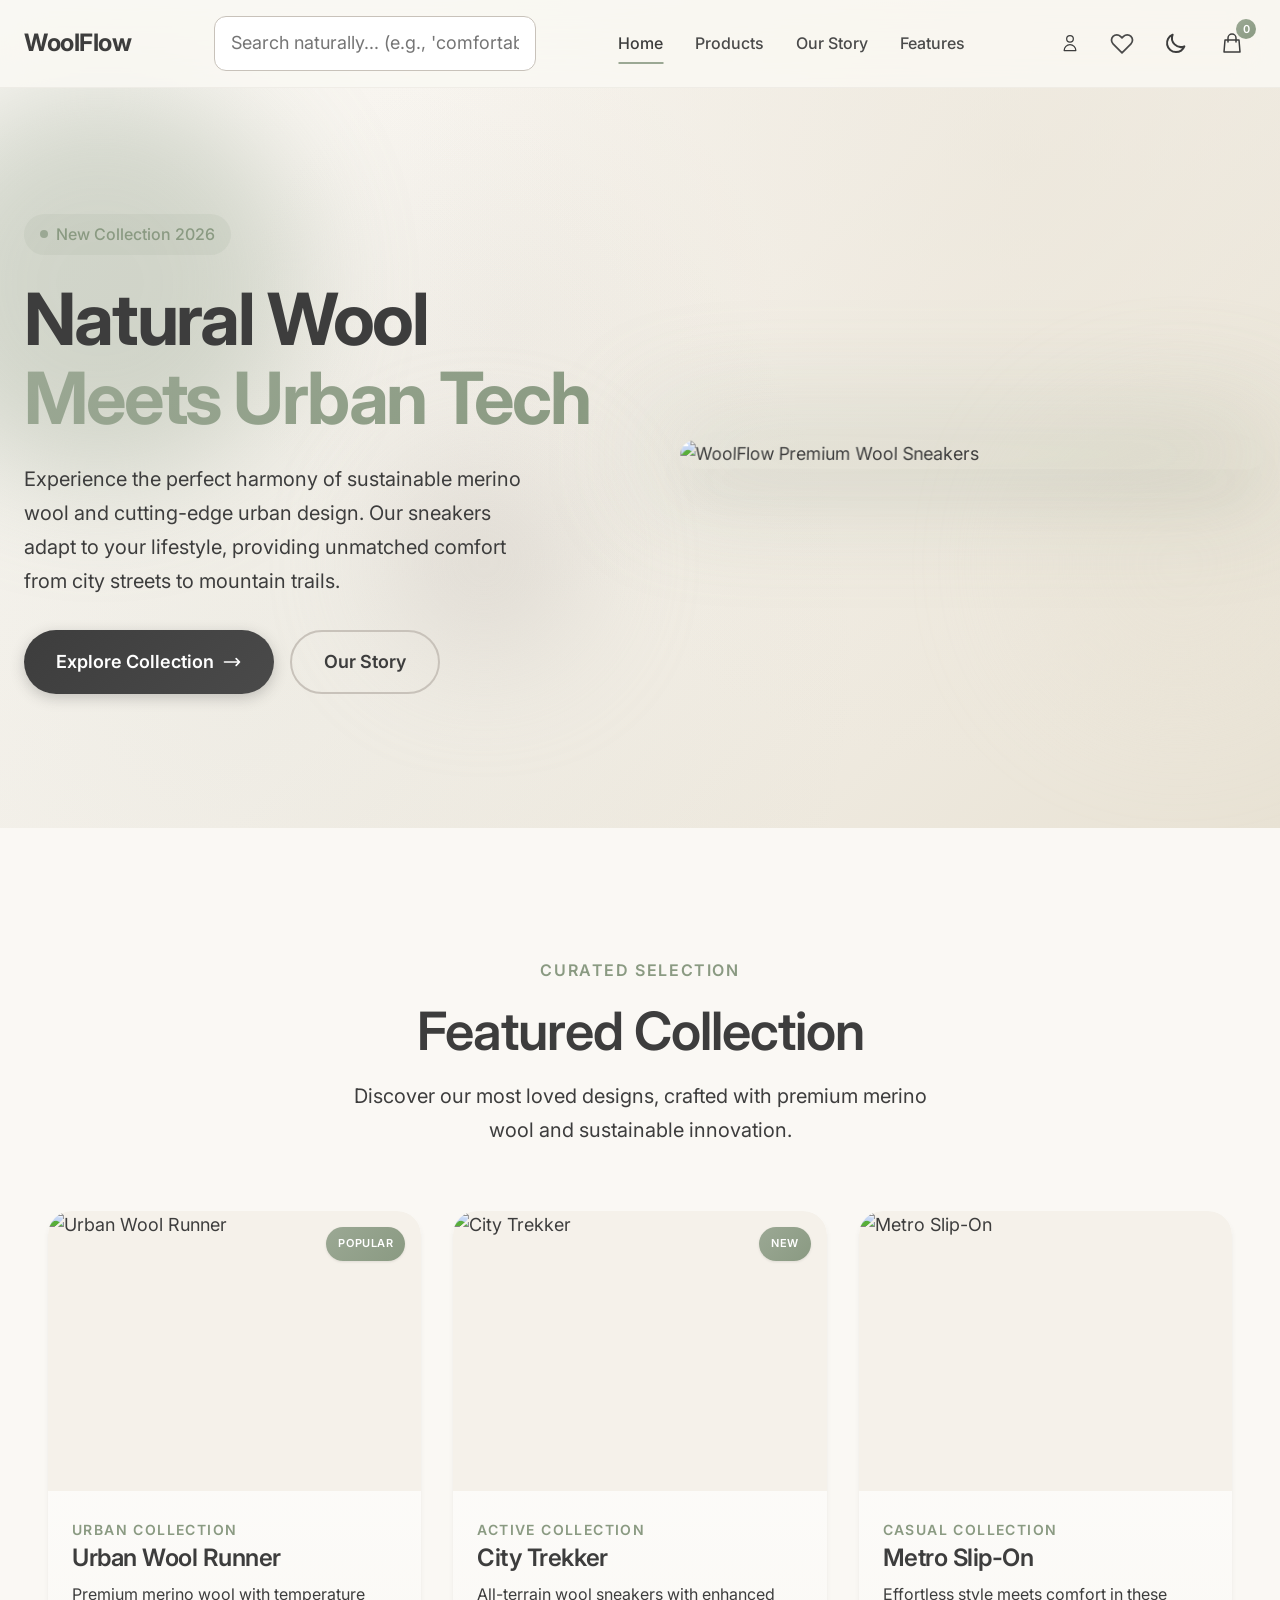
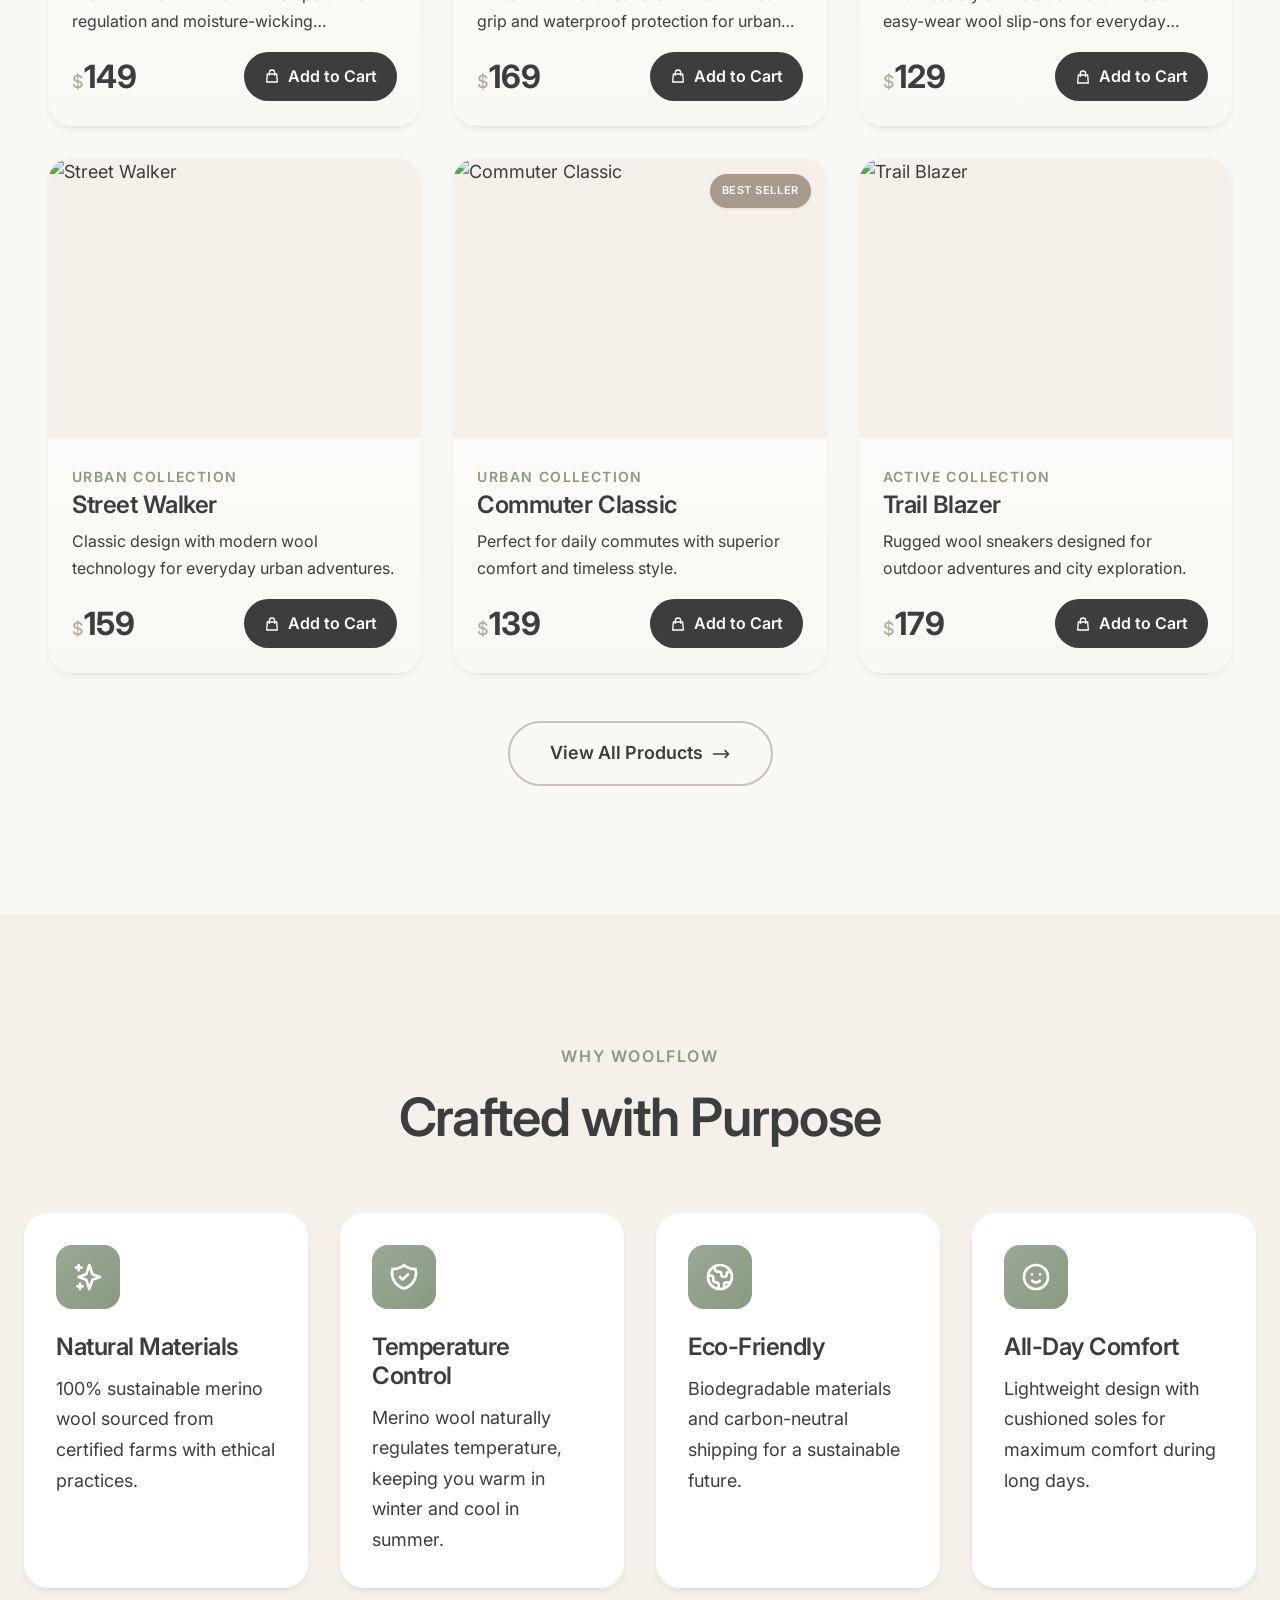
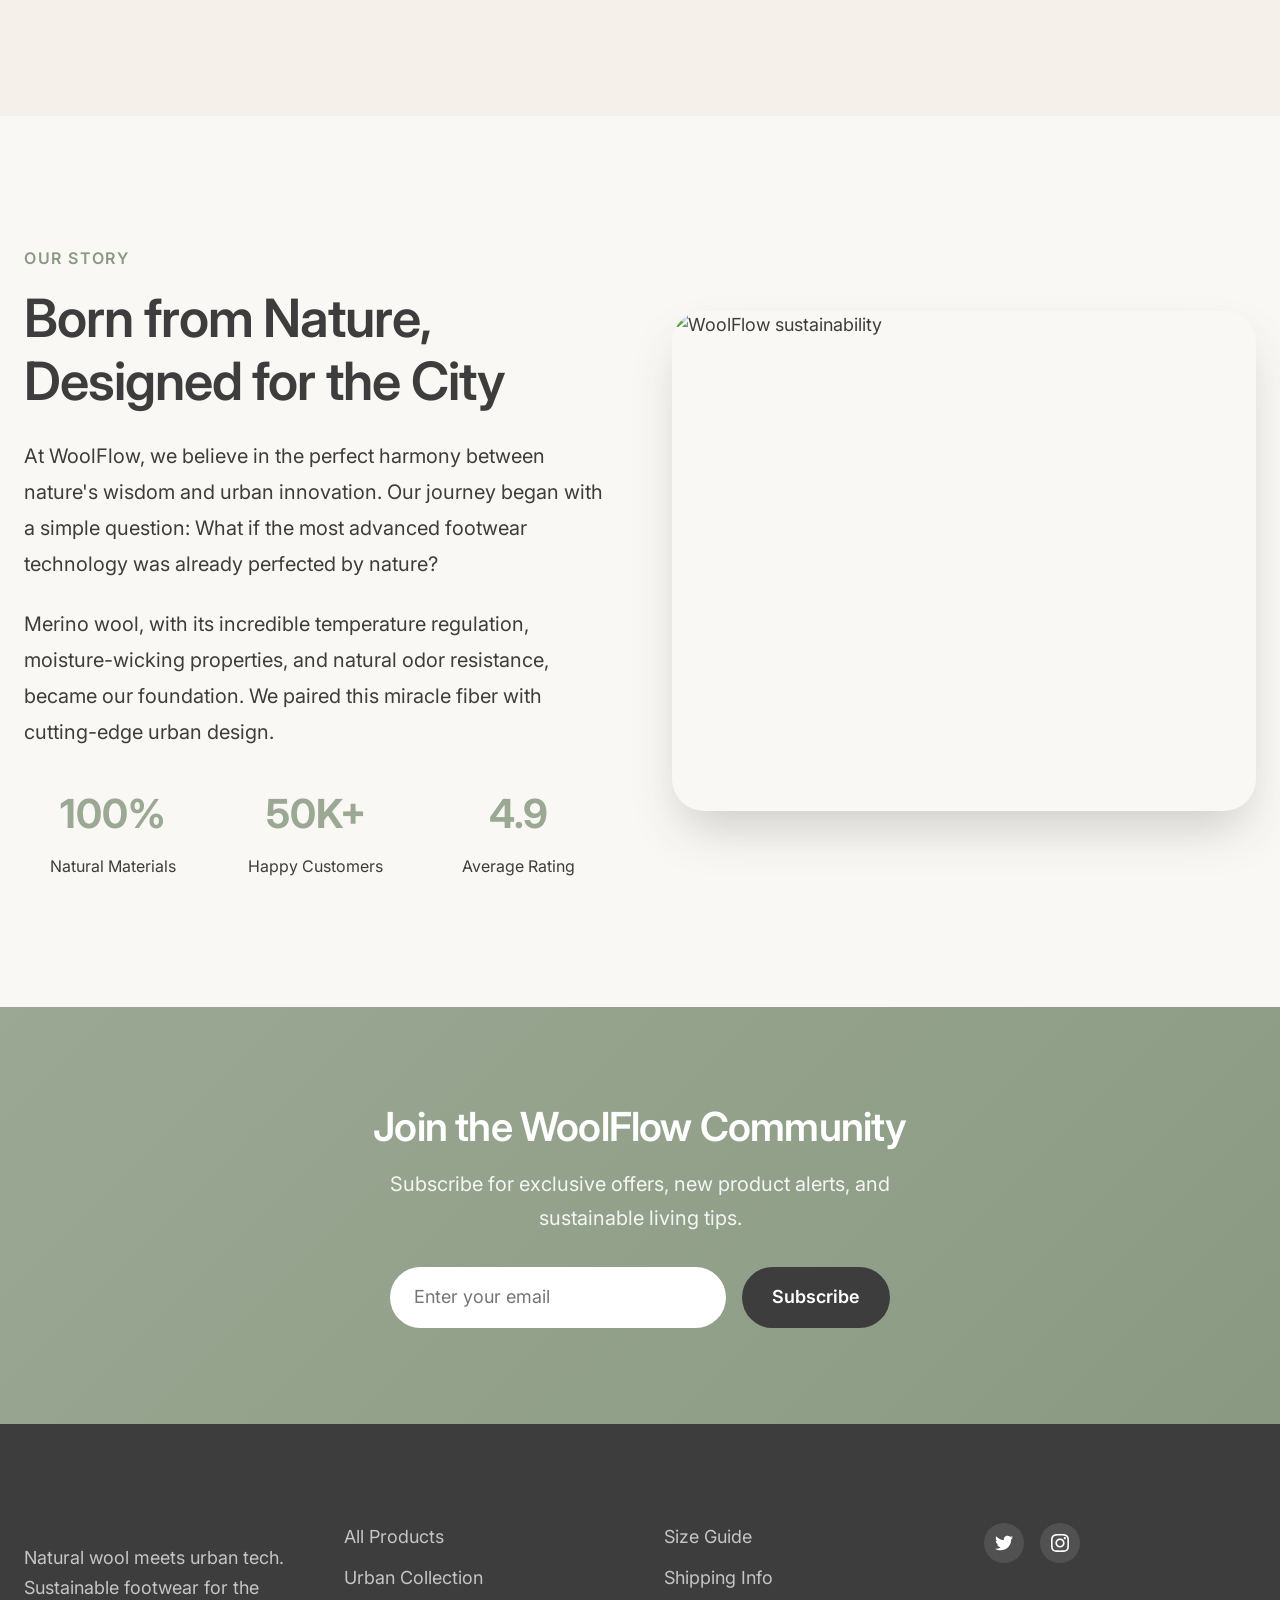
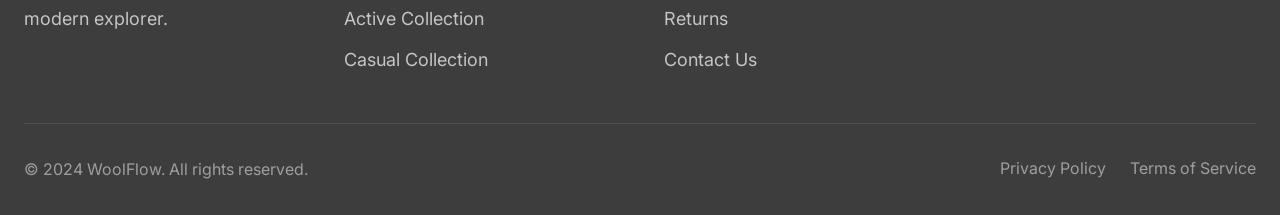
==== commit 7e6f3f39: "feat: Add comprehensive AI features documentation" ====
--- a/index.html
+++ b/index.html
@@ -635,6 +635,11 @@
         </div>
     </div>
 
+    <!-- AI Engine Scripts -->
+    <script src="ai-engine.js"></script>
+    <script src="ai-ui-components.js"></script>
+    <script src="ai-integration.js"></script>
+
     <script src="main.js?v=1.1.4"></script>
     <script>
         // Scroll reveal animation
--- a/styles.css
+++ b/styles.css
@@ -2691,3 +2691,665 @@
 .wishlist-count:not(:empty) {
   display: flex;
 }
+
+/* ============================================
+   AI FEATURES STYLING
+   ============================================ */
+
+/* Size Fit Advisor Widget */
+.size-fit-advisor-widget {
+  position: fixed;
+  bottom: 20px;
+  right: 20px;
+  width: 350px;
+  height: 500px;
+  background: white;
+  border-radius: var(--radius-2xl);
+  box-shadow: var(--shadow-2xl);
+  z-index: 500;
+  display: flex;
+  flex-direction: column;
+  border: 1px solid var(--color-oat);
+}
+
+.size-advisor-header {
+  padding: var(--space-4) var(--space-6);
+  border-bottom: 1px solid var(--color-oat);
+  display: flex;
+  justify-content: space-between;
+  align-items: center;
+  background: linear-gradient(135deg, var(--color-warm-white), var(--color-cream));
+}
+
+.size-advisor-header h4 {
+  font-size: var(--text-lg);
+  color: var(--color-charcoal);
+  margin: 0;
+}
+
+.size-advisor-close {
+  background: none;
+  border: none;
+  font-size: 24px;
+  cursor: pointer;
+  color: var(--color-mist);
+  transition: color var(--transition-fast);
+}
+
+.size-advisor-close:hover {
+  color: var(--color-charcoal);
+}
+
+.size-advisor-chat {
+  flex: 1;
+  overflow-y: auto;
+  padding: var(--space-4);
+  display: flex;
+  flex-direction: column;
+  gap: var(--space-3);
+}
+
+.chat-message {
+  padding: var(--space-3) var(--space-4);
+  border-radius: var(--radius-xl);
+  font-size: var(--text-sm);
+  line-height: 1.5;
+  animation: slideUp 0.3s ease-out;
+}
+
+@keyframes slideUp {
+  from {
+    opacity: 0;
+    transform: translateY(10px);
+  }
+  to {
+    opacity: 1;
+    transform: translateY(0);
+  }
+}
+
+.bot-message {
+  background: var(--color-oat);
+  color: var(--color-charcoal);
+  border-radius: var(--radius-xl) var(--radius-xl) 4px 4px;
+  align-self: flex-start;
+  max-width: 80%;
+}
+
+.user-message {
+  background: var(--color-sage);
+  color: white;
+  border-radius: var(--radius-xl) var(--radius-xl) 4px var(--radius-xl);
+  align-self: flex-end;
+  max-width: 80%;
+}
+
+.size-recommendation {
+  background: var(--color-cream);
+  padding: var(--space-4);
+  border-radius: var(--radius-lg);
+}
+
+.size-recommendation h5 {
+  color: var(--color-charcoal);
+  margin-bottom: var(--space-2);
+  font-size: var(--text-base);
+}
+
+.size-recommendation p {
+  font-size: var(--text-sm);
+  color: var(--color-charcoal);
+  margin: var(--space-2) 0;
+}
+
+.size-tips ul {
+  list-style: none;
+  font-size: var(--text-sm);
+  color: var(--color-charcoal);
+}
+
+.size-tips li {
+  padding: 4px 0;
+  padding-left: 20px;
+  position: relative;
+}
+
+.size-tips li:before {
+  content: '✓';
+  position: absolute;
+  left: 0;
+  color: var(--color-sage);
+  font-weight: bold;
+}
+
+.size-advisor-input {
+  display: flex;
+  gap: var(--space-2);
+  padding: var(--space-4);
+  border-top: 1px solid var(--color-oat);
+}
+
+.size-advisor-field {
+  flex: 1;
+  padding: var(--space-3) var(--space-4);
+  border: 1px solid var(--color-mist);
+  border-radius: var(--radius-lg);
+  font-size: var(--text-sm);
+  outline: none;
+  transition: border-color var(--transition-fast);
+}
+
+.size-advisor-field:focus {
+  border-color: var(--color-sage);
+}
+
+.size-advisor-send {
+  padding: var(--space-3) var(--space-4);
+  background: var(--color-sage);
+  color: white;
+  border: none;
+  border-radius: var(--radius-lg);
+  cursor: pointer;
+  font-weight: 500;
+  transition: background var(--transition-fast);
+}
+
+.size-advisor-send:hover {
+  background: var(--color-sage-dark);
+}
+
+/* Smart Search Widget */
+.smart-search-wrapper {
+  position: relative;
+  width: 100%;
+  max-width: 500px;
+}
+
+.smart-search-field {
+  width: 100%;
+  padding: var(--space-3) var(--space-4);
+  border: 1px solid var(--color-mist);
+  border-radius: var(--radius-lg);
+  font-size: var(--text-base);
+  outline: none;
+  transition: all var(--transition-fast);
+}
+
+.smart-search-field:focus {
+  border-color: var(--color-sage);
+  box-shadow: 0 0 0 3px rgba(155, 168, 148, 0.1);
+}
+
+.search-suggestions {
+  position: absolute;
+  top: 100%;
+  left: 0;
+  right: 0;
+  background: white;
+  border: 1px solid var(--color-oat);
+  border-top: none;
+  border-radius: 0 0 var(--radius-lg) var(--radius-lg);
+  max-height: 300px;
+  overflow-y: auto;
+  z-index: 100;
+  box-shadow: var(--shadow-lg);
+}
+
+.search-suggestions.hidden {
+  display: none;
+}
+
+.suggestion-item {
+  padding: var(--space-3) var(--space-4);
+  cursor: pointer;
+  border-bottom: 1px solid var(--color-cream);
+  transition: background var(--transition-fast);
+}
+
+.suggestion-item:last-child {
+  border-bottom: none;
+}
+
+.suggestion-item:hover {
+  background: var(--color-cream);
+}
+
+.suggestion-name {
+  font-weight: 500;
+  color: var(--color-charcoal);
+  font-size: var(--text-base);
+}
+
+.suggestion-category {
+  font-size: var(--text-xs);
+  color: var(--color-mist);
+  margin-top: 4px;
+  text-transform: capitalize;
+}
+
+.no-results {
+  padding: var(--space-4);
+  text-align: center;
+  color: var(--color-mist);
+  font-size: var(--text-sm);
+}
+
+/* Recommendation Cards */
+.recommendation-card {
+  background: white;
+  border-radius: var(--radius-lg);
+  overflow: hidden;
+  border: 1px solid var(--color-oat);
+  transition: all var(--transition-base);
+  display: flex;
+  flex-direction: column;
+}
+
+.recommendation-card:hover {
+  box-shadow: var(--shadow-lg);
+  transform: translateY(-4px);
+}
+
+.recommendation-image {
+  position: relative;
+  width: 100%;
+  height: 200px;
+  overflow: hidden;
+  background: var(--color-cream);
+}
+
+.recommendation-image img {
+  width: 100%;
+  height: 100%;
+  object-fit: cover;
+  transition: transform var(--transition-base);
+}
+
+.recommendation-card:hover .recommendation-image img {
+  transform: scale(1.05);
+}
+
+.recommendation-badge {
+  position: absolute;
+  top: var(--space-3);
+  right: var(--space-3);
+  background: var(--color-sage);
+  color: white;
+  padding: 4px var(--space-3);
+  border-radius: var(--radius-full);
+  font-size: var(--text-xs);
+  font-weight: 600;
+}
+
+.recommendation-content {
+  padding: var(--space-4);
+  flex: 1;
+  display: flex;
+  flex-direction: column;
+}
+
+.recommendation-content h4 {
+  font-size: var(--text-base);
+  color: var(--color-charcoal);
+  margin-bottom: var(--space-2);
+}
+
+.recommendation-reason {
+  font-size: var(--text-xs);
+  color: var(--color-mist);
+  margin-bottom: var(--space-4);
+}
+
+.recommendation-footer {
+  display: flex;
+  justify-content: space-between;
+  align-items: center;
+  margin-top: auto;
+}
+
+.recommendation-price {
+  font-size: var(--text-lg);
+  font-weight: 600;
+  color: var(--color-charcoal);
+}
+
+.recommendation-btn {
+  padding: var(--space-2) var(--space-4);
+  background: var(--color-sage);
+  color: white;
+  border: none;
+  border-radius: var(--radius-lg);
+  cursor: pointer;
+  font-size: var(--text-xs);
+  font-weight: 600;
+  transition: background var(--transition-fast);
+}
+
+.recommendation-btn:hover {
+  background: var(--color-sage-dark);
+}
+
+/* Review Sentiment Summary */
+.sentiment-summary {
+  background: var(--color-cream);
+  padding: var(--space-6);
+  border-radius: var(--radius-lg);
+  margin-bottom: var(--space-6);
+}
+
+.sentiment-score {
+  display: flex;
+  align-items: center;
+  gap: var(--space-4);
+  margin-bottom: var(--space-4);
+}
+
+.sentiment-emoji {
+  font-size: 48px;
+}
+
+.sentiment-stats h4 {
+  font-size: var(--text-lg);
+  color: var(--color-charcoal);
+  margin-bottom: 4px;
+}
+
+.sentiment-stats p {
+  font-size: var(--text-sm);
+  color: var(--color-mist);
+}
+
+.sentiment-concerns {
+  border-top: 1px solid var(--color-oat);
+  padding-top: var(--space-4);
+}
+
+.sentiment-concerns h5 {
+  font-size: var(--text-base);
+  color: var(--color-charcoal);
+  margin-bottom: var(--space-3);
+}
+
+.sentiment-concerns ul {
+  list-style: none;
+  font-size: var(--text-sm);
+  color: var(--color-charcoal);
+}
+
+.sentiment-concerns li {
+  padding: 6px 0;
+}
+
+/* Sustainability Badge */
+.sustainability-badge {
+  background: var(--color-cream);
+  border-radius: var(--radius-lg);
+  padding: var(--space-6);
+  margin-bottom: var(--space-6);
+}
+
+.sustainability-score {
+  position: relative;
+  width: 120px;
+  height: 120px;
+  margin-bottom: var(--space-4);
+}
+
+.sustainability-ring {
+  width: 100%;
+  height: 100%;
+  transform: rotate(-90deg);
+}
+
+.sustainability-text {
+  position: absolute;
+  top: 50%;
+  left: 50%;
+  transform: translate(-50%, -50%);
+  text-align: center;
+}
+
+.sustainability-number {
+  display: block;
+  font-size: var(--text-3xl);
+  font-weight: 700;
+  color: var(--color-charcoal);
+}
+
+.sustainability-label {
+  display: block;
+  font-size: var(--text-xs);
+  color: var(--color-mist);
+  text-transform: uppercase;
+  font-weight: 600;
+  letter-spacing: 0.05em;
+}
+
+.sustainability-details h5 {
+  font-size: var(--text-base);
+  color: var(--color-charcoal);
+  margin-bottom: var(--space-3);
+}
+
+.sustainability-details ul {
+  list-style: none;
+  font-size: var(--text-sm);
+  color: var(--color-charcoal);
+  margin-bottom: var(--space-4);
+}
+
+.sustainability-details li {
+  padding: 6px 0;
+}
+
+.sustainability-comparison {
+  background: white;
+  padding: var(--space-4);
+  border-radius: var(--radius-md);
+  border-left: 4px solid var(--color-sage);
+}
+
+.sustainability-comparison h6 {
+  font-size: var(--text-sm);
+  color: var(--color-charcoal);
+  margin-bottom: var(--space-2);
+}
+
+.sustainability-comparison p {
+  font-size: var(--text-xs);
+  color: var(--color-mist);
+  margin-bottom: 4px;
+}
+
+/* Style Bundle Widget */
+.style-bundle-container {
+  background: var(--color-warm-white);
+  padding: var(--space-6);
+  border-radius: var(--radius-lg);
+  border: 1px solid var(--color-oat);
+  margin-bottom: var(--space-6);
+}
+
+.style-bundle-container h4 {
+  font-size: var(--text-lg);
+  color: var(--color-charcoal);
+  margin-bottom: var(--space-4);
+}
+
+.bundle-items {
+  display: grid;
+  grid-template-columns: repeat(auto-fit, minmax(200px, 1fr));
+  gap: var(--space-4);
+  margin-bottom: var(--space-6);
+}
+
+.bundle-item {
+  background: white;
+  border-radius: var(--radius-lg);
+  overflow: hidden;
+  border: 1px solid var(--color-oat);
+  transition: all var(--transition-base);
+  cursor: pointer;
+}
+
+.bundle-item:hover {
+  box-shadow: var(--shadow-md);
+}
+
+.bundle-item img {
+  width: 100%;
+  height: 150px;
+  object-fit: cover;
+}
+
+.bundle-info {
+  padding: var(--space-3);
+}
+
+.bundle-info h5 {
+  font-size: var(--text-sm);
+  color: var(--color-charcoal);
+  margin-bottom: var(--space-2);
+}
+
+.match-bar {
+  display: block;
+  height: 4px;
+  background: var(--color-sage);
+  border-radius: var(--radius-full);
+  margin-bottom: 4px;
+}
+
+.match-text {
+  font-size: var(--text-xs);
+  color: var(--color-mist);
+  margin-bottom: 4px;
+}
+
+.bundle-price {
+  font-size: var(--text-sm);
+  font-weight: 600;
+  color: var(--color-charcoal);
+}
+
+.bundle-discount {
+  display: inline-block;
+  background: var(--color-sage);
+  color: white;
+  padding: 2px 6px;
+  border-radius: var(--radius-sm);
+  font-size: var(--text-xs);
+  font-weight: 600;
+  margin-top: 4px;
+}
+
+.bundle-add-btn {
+  width: 100%;
+  padding: var(--space-3);
+  background: var(--color-charcoal);
+  color: white;
+  border: none;
+  border-radius: var(--radius-lg);
+  cursor: pointer;
+  font-weight: 600;
+  transition: background var(--transition-fast);
+}
+
+.bundle-add-btn:hover {
+  background: var(--color-charcoal-dark);
+}
+
+/* Inventory Alert */
+.inventory-alert-critical,
+.inventory-alert-high,
+.inventory-alert-normal {
+  display: flex;
+  align-items: flex-start;
+  gap: var(--space-4);
+  padding: var(--space-4);
+  border-radius: var(--radius-lg);
+  margin-bottom: var(--space-4);
+}
+
+.inventory-alert-critical {
+  background: #FEF2F2;
+  border: 1px solid #FECACA;
+  border-left: 4px solid #EF4444;
+}
+
+.inventory-alert-high {
+  background: #FEF3C7;
+  border: 1px solid #FCD34D;
+  border-left: 4px solid #F59E0B;
+}
+
+.inventory-alert-normal {
+  background: var(--color-cream);
+  border: 1px solid var(--color-oat);
+  border-left: 4px solid var(--color-sage);
+}
+
+.alert-icon {
+  font-size: 24px;
+  flex-shrink: 0;
+}
+
+.alert-content {
+  flex: 1;
+}
+
+.alert-content strong {
+  display: block;
+  color: var(--color-charcoal);
+  margin-bottom: 4px;
+}
+
+.alert-content p {
+  font-size: var(--text-sm);
+  color: var(--color-mist);
+  margin: 0;
+}
+
+.alert-btn {
+  padding: var(--space-2) var(--space-4);
+  background: var(--color-charcoal);
+  color: white;
+  border: none;
+  border-radius: var(--radius-lg);
+  cursor: pointer;
+  font-weight: 600;
+  font-size: var(--text-sm);
+  transition: background var(--transition-fast);
+  white-space: nowrap;
+  flex-shrink: 0;
+}
+
+.alert-btn:hover {
+  background: var(--color-charcoal-dark);
+}
+
+/* Responsive Design */
+@media (max-width: 768px) {
+  .size-fit-advisor-widget {
+    width: calc(100% - 40px);
+    height: 450px;
+  }
+
+  .smart-search-wrapper {
+    max-width: 100%;
+  }
+
+  .bundle-items {
+    grid-template-columns: 1fr;
+  }
+
+  .inventory-alert-critical,
+  .inventory-alert-high,
+  .inventory-alert-normal {
+    flex-direction: column;
+  }
+
+  .alert-btn {
+    width: 100%;
+  }
+}
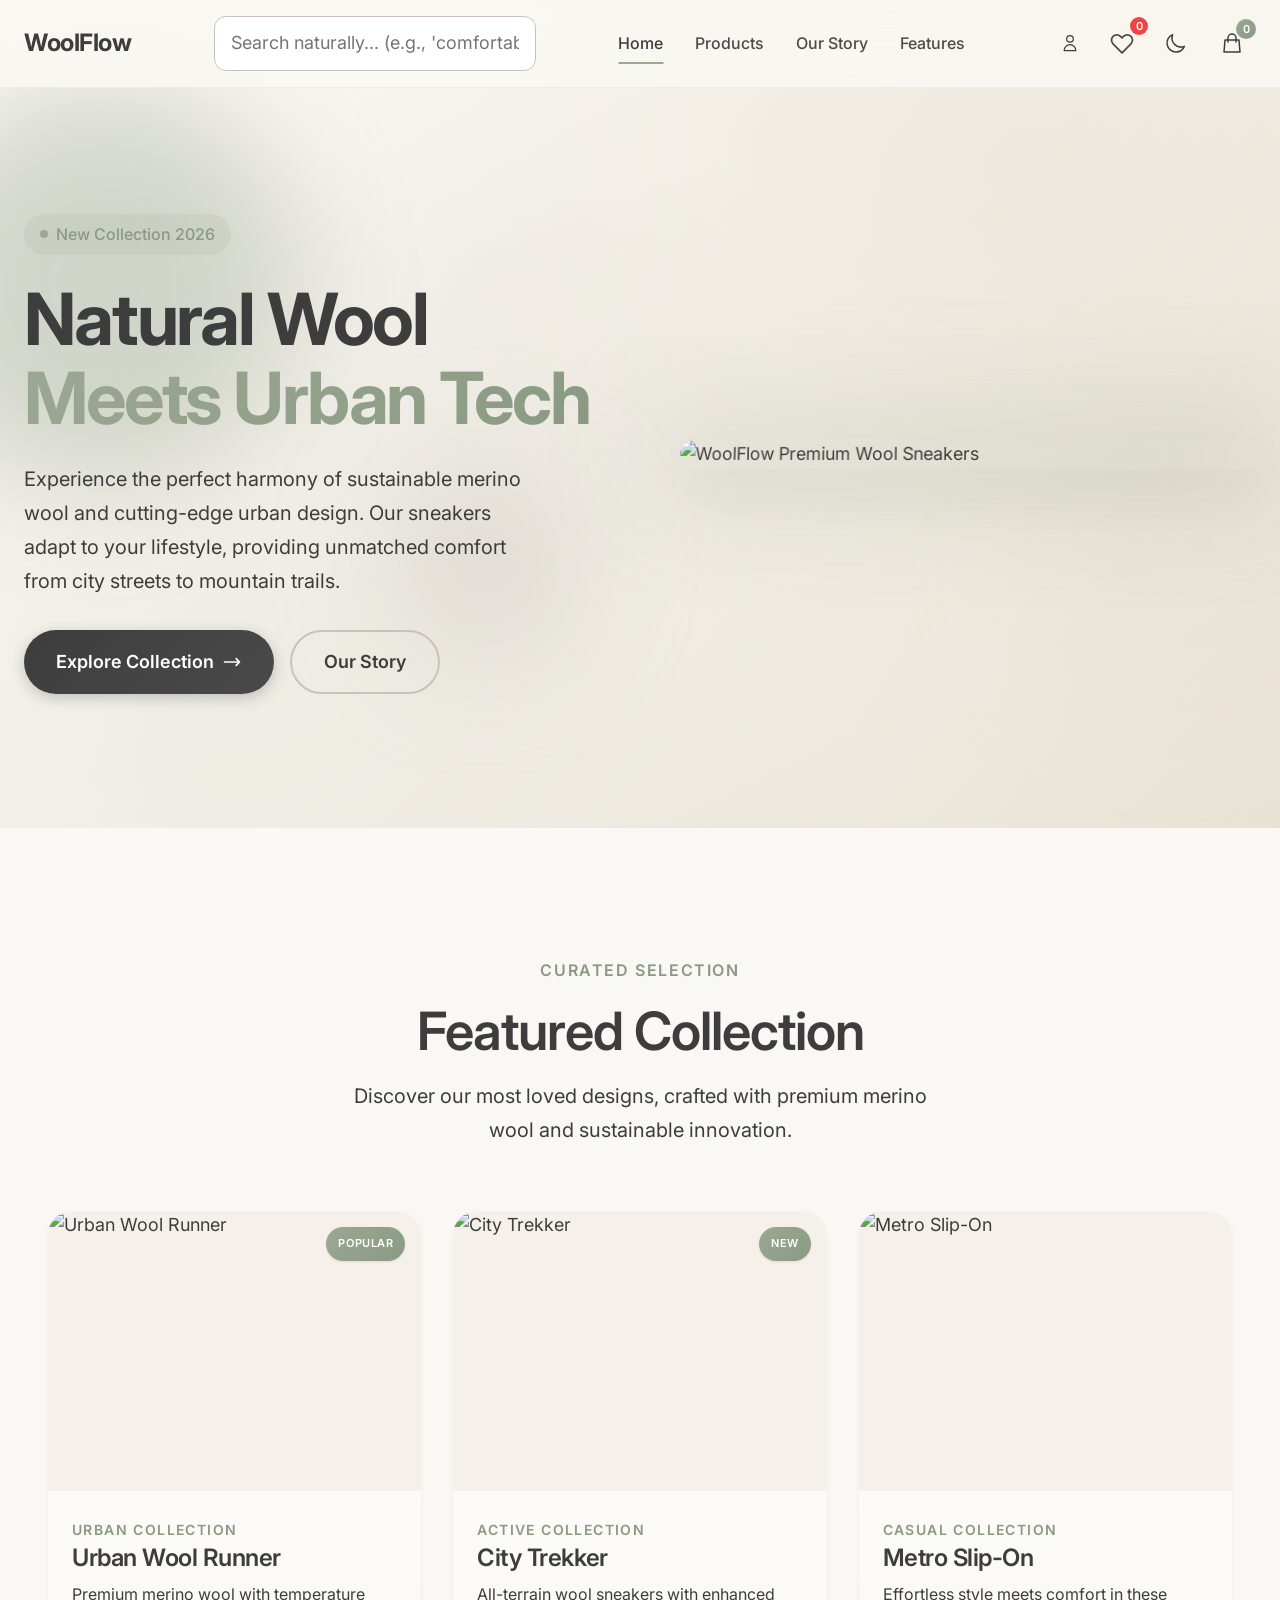
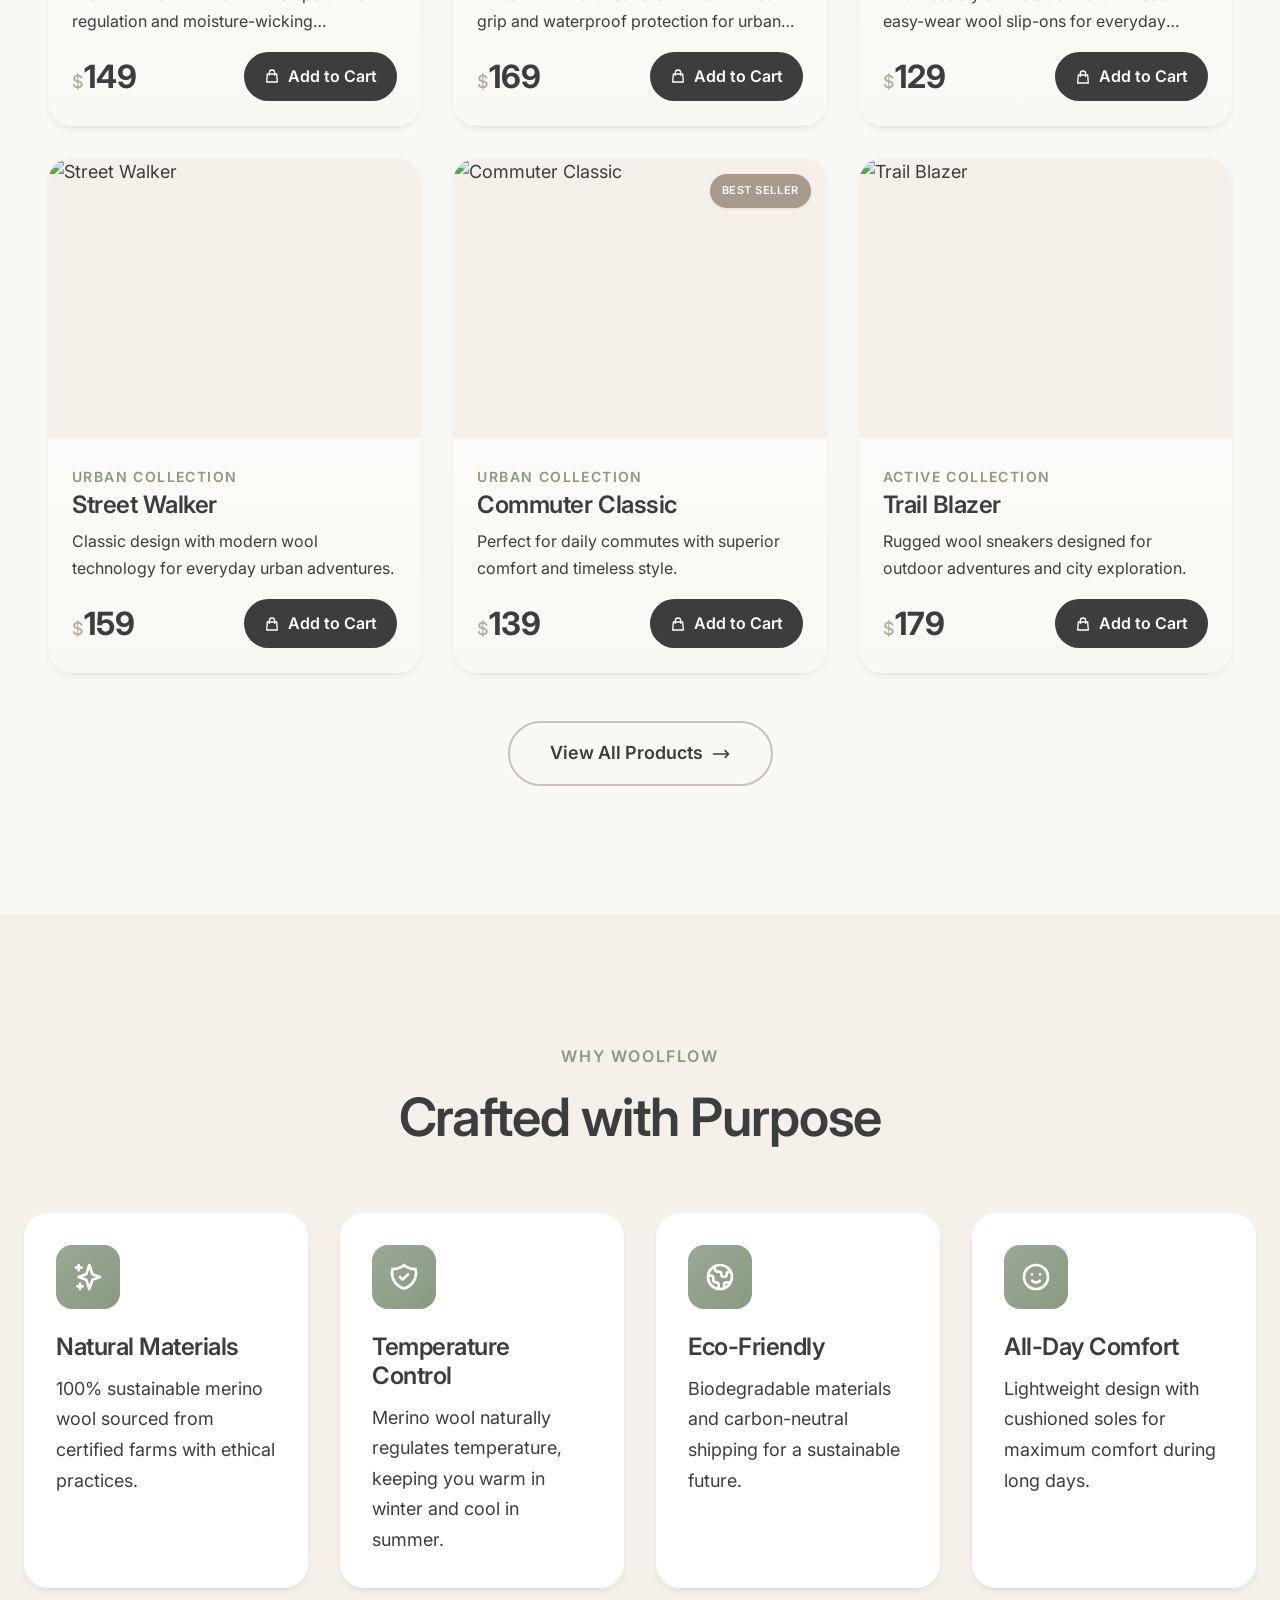
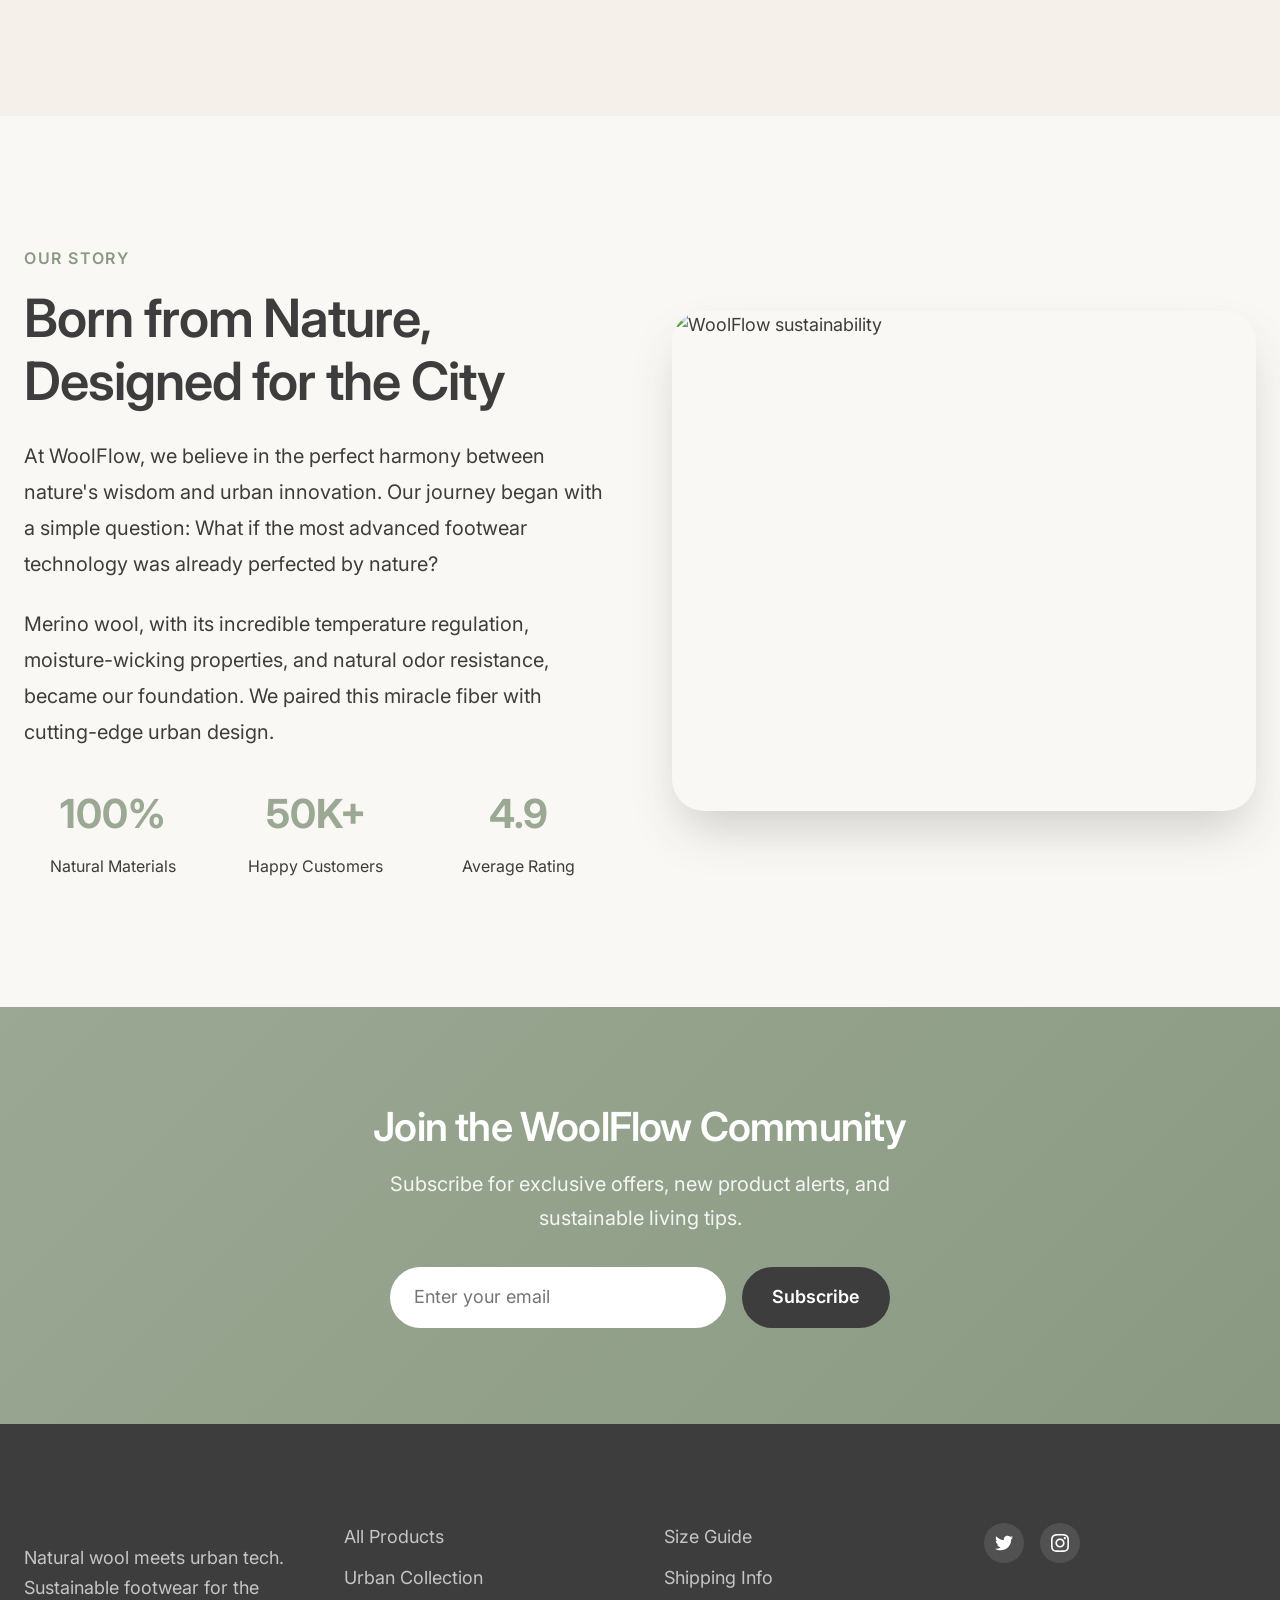
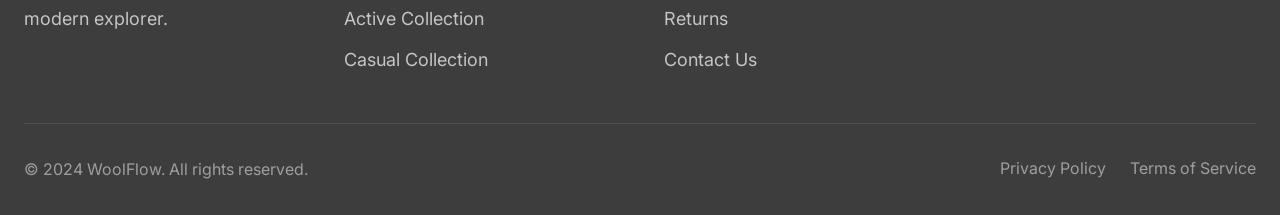
==== commit 61854df4: "feat: Transform into modern animated e-commerce with 10 AI features" ====
--- a/index.html
+++ b/index.html
@@ -635,10 +635,16 @@
         </div>
     </div>
 
+    <!-- Products Database -->
+    <script src="products-database.js"></script>
+
     <!-- AI Engine Scripts -->
     <script src="ai-engine.js"></script>
     <script src="ai-ui-components.js"></script>
     <script src="ai-integration.js"></script>
+
+    <!-- Modern Animations & Features -->
+    <script src="modern-animations.js"></script>
 
     <script src="main.js?v=1.1.4"></script>
     <script>
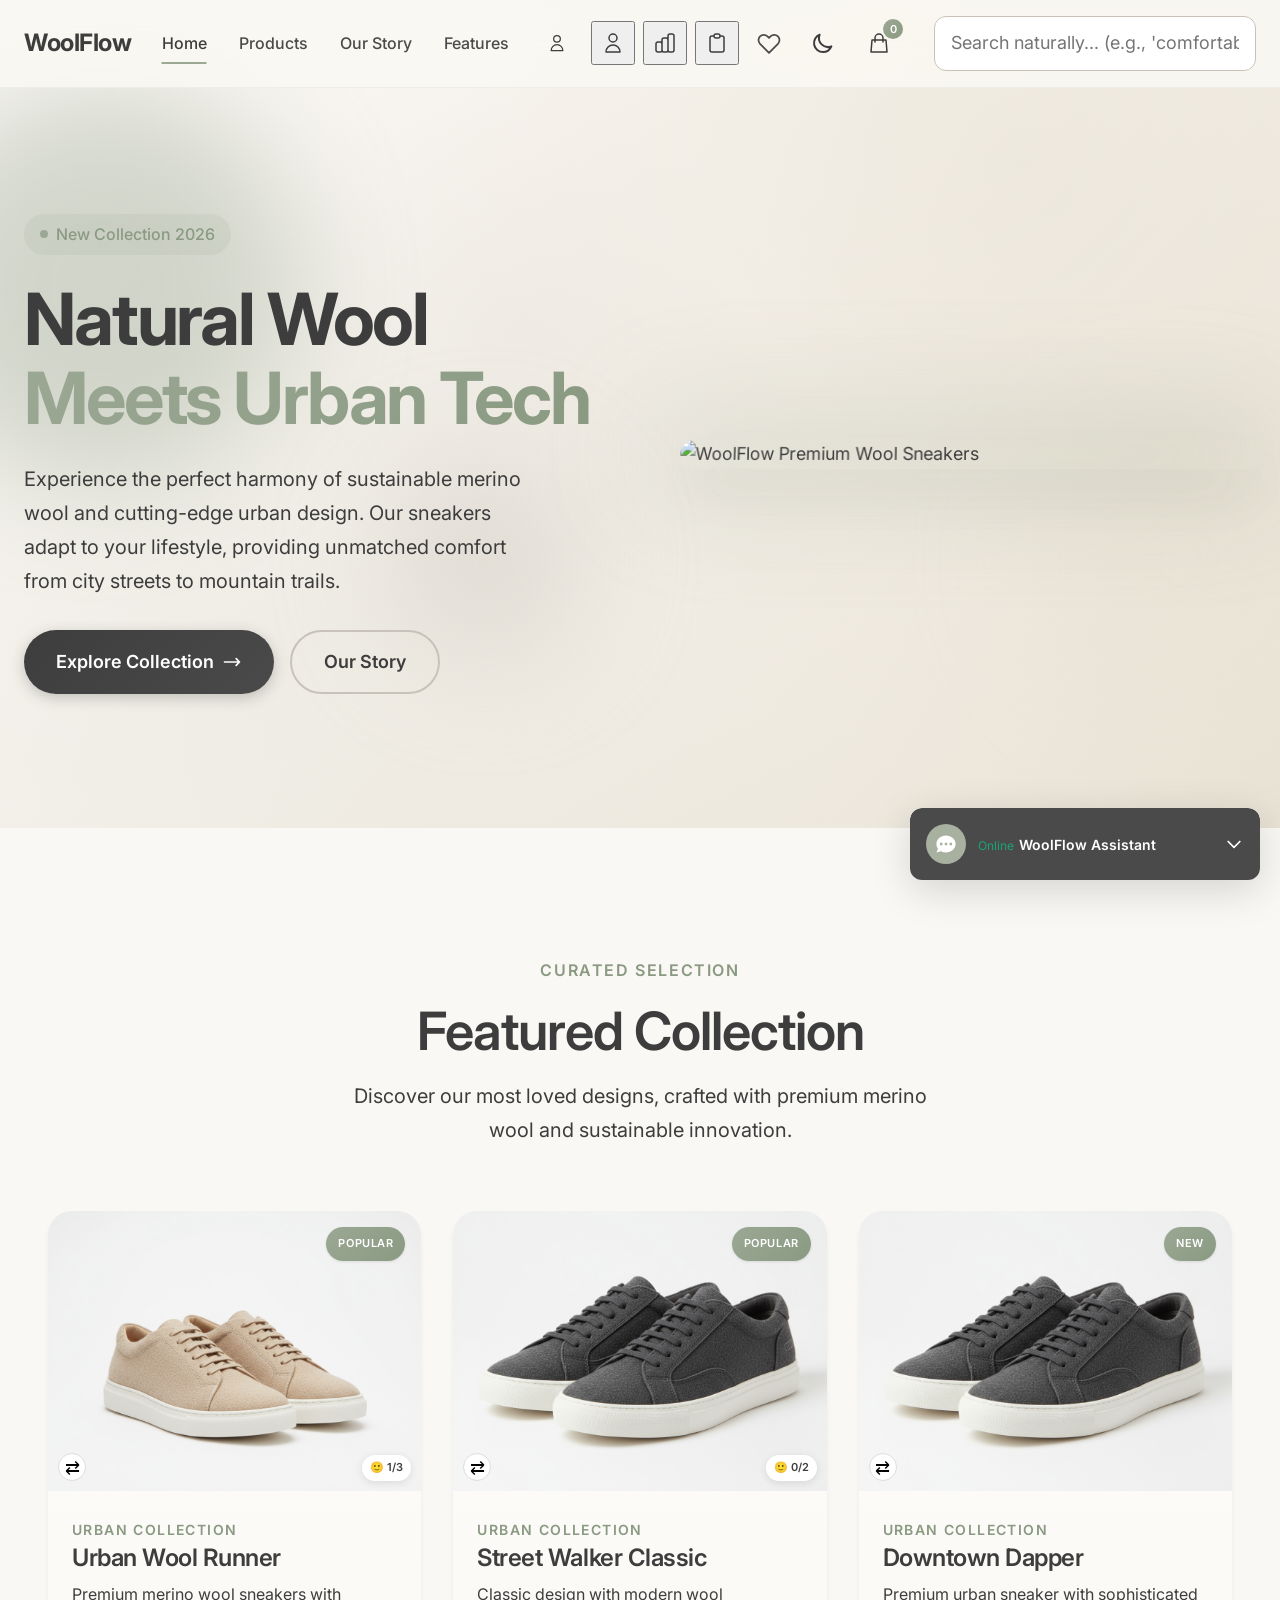
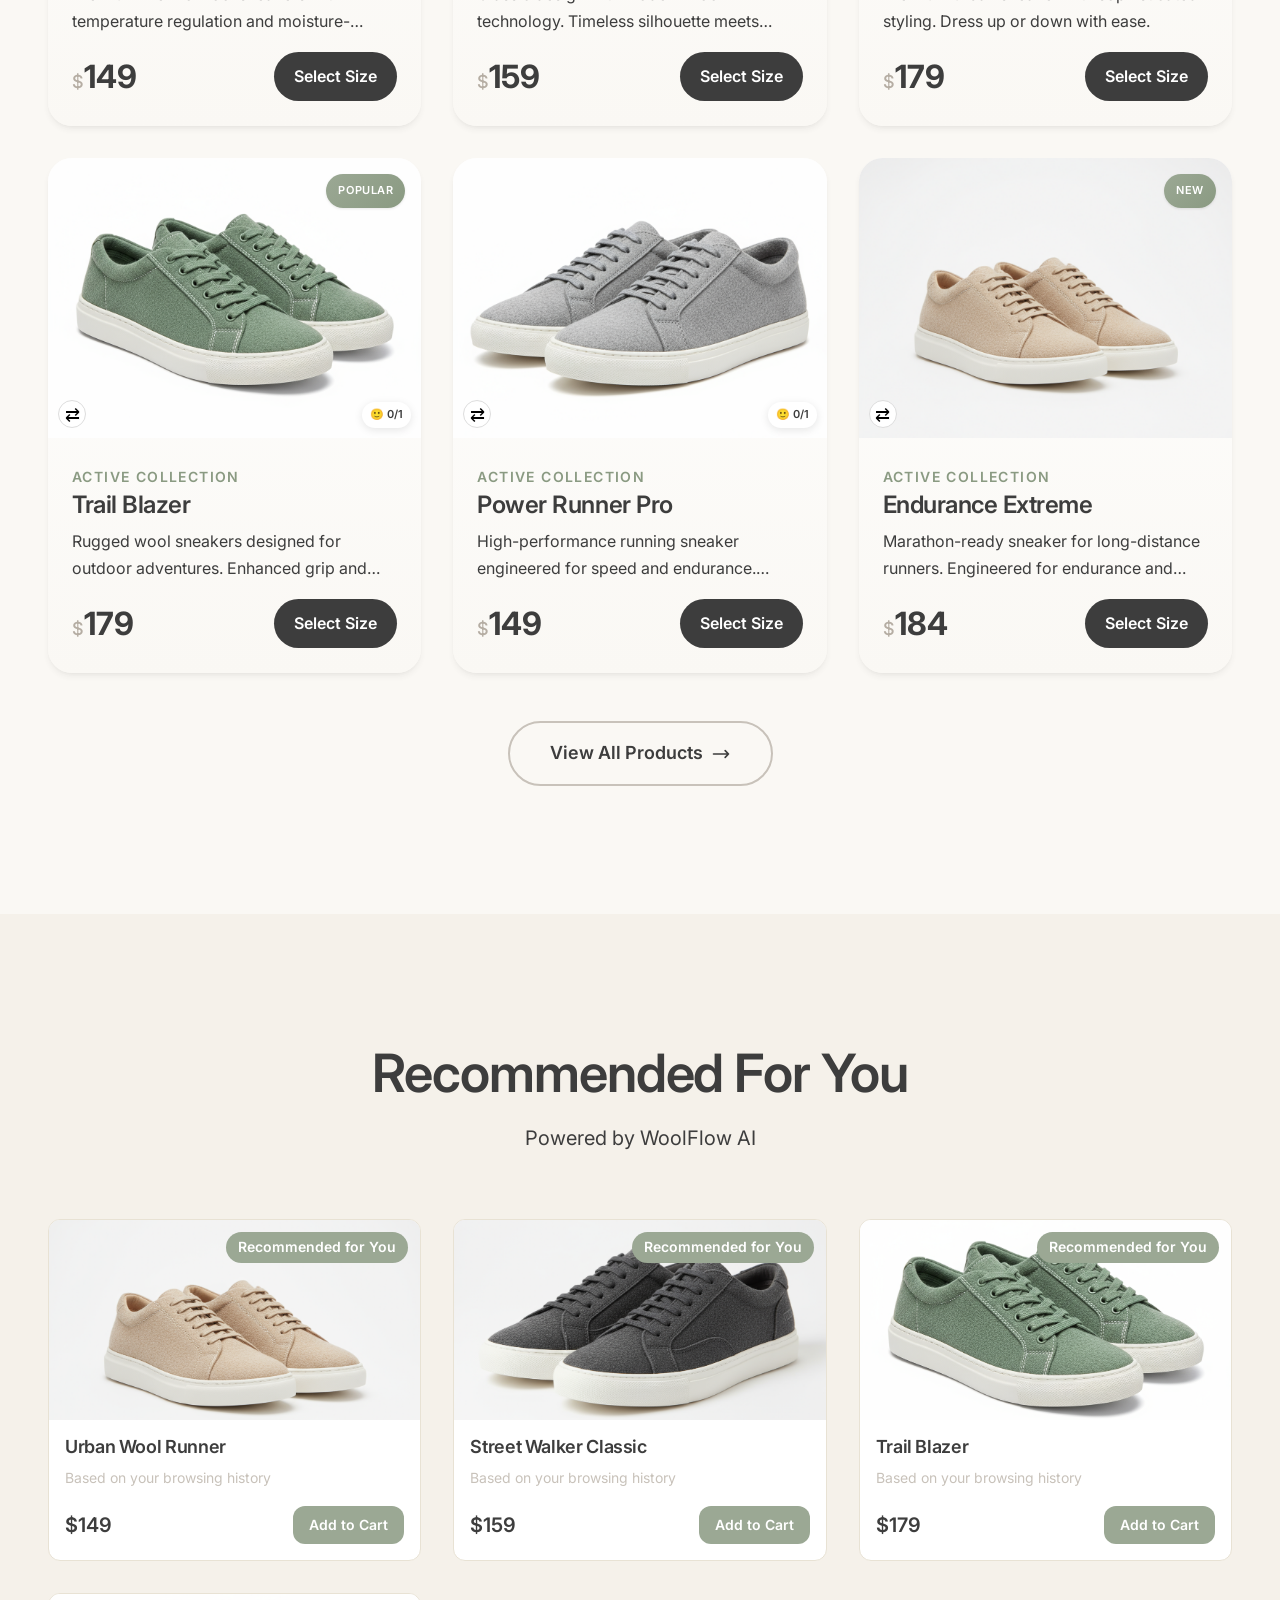
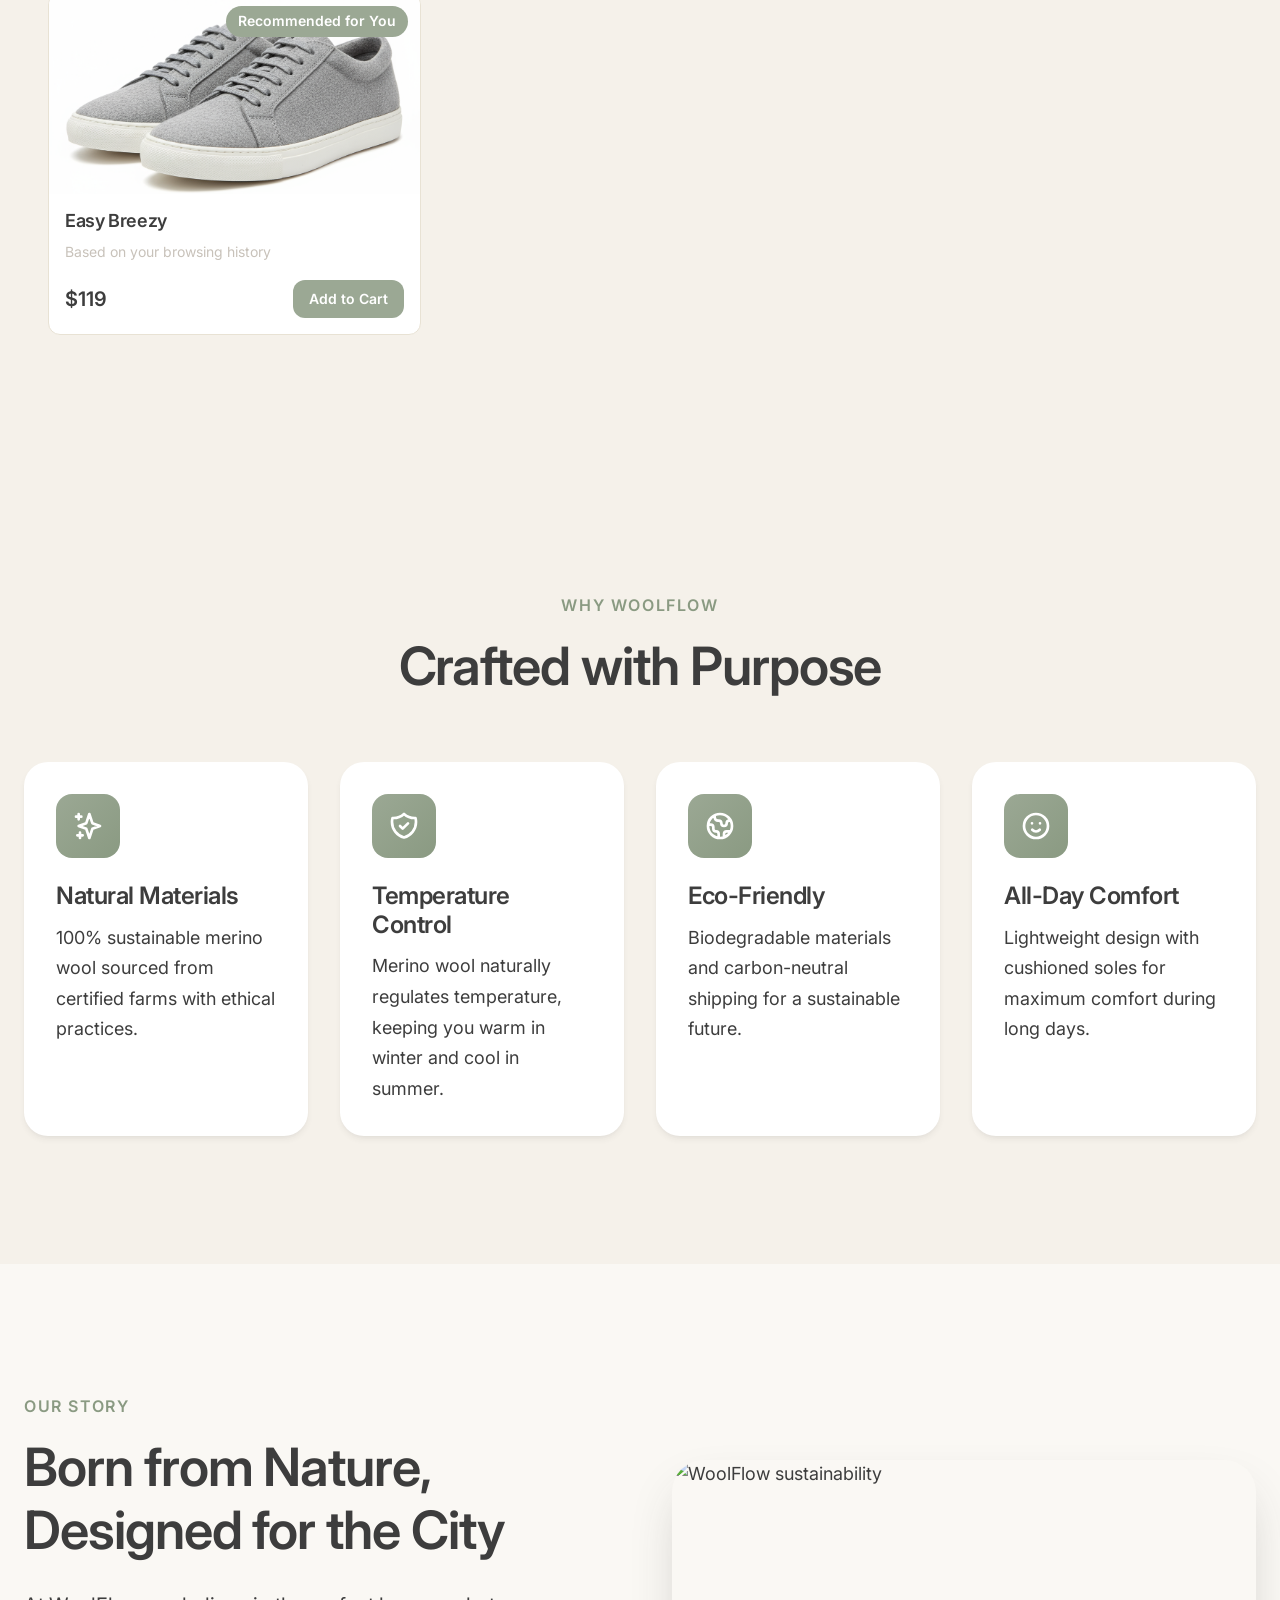
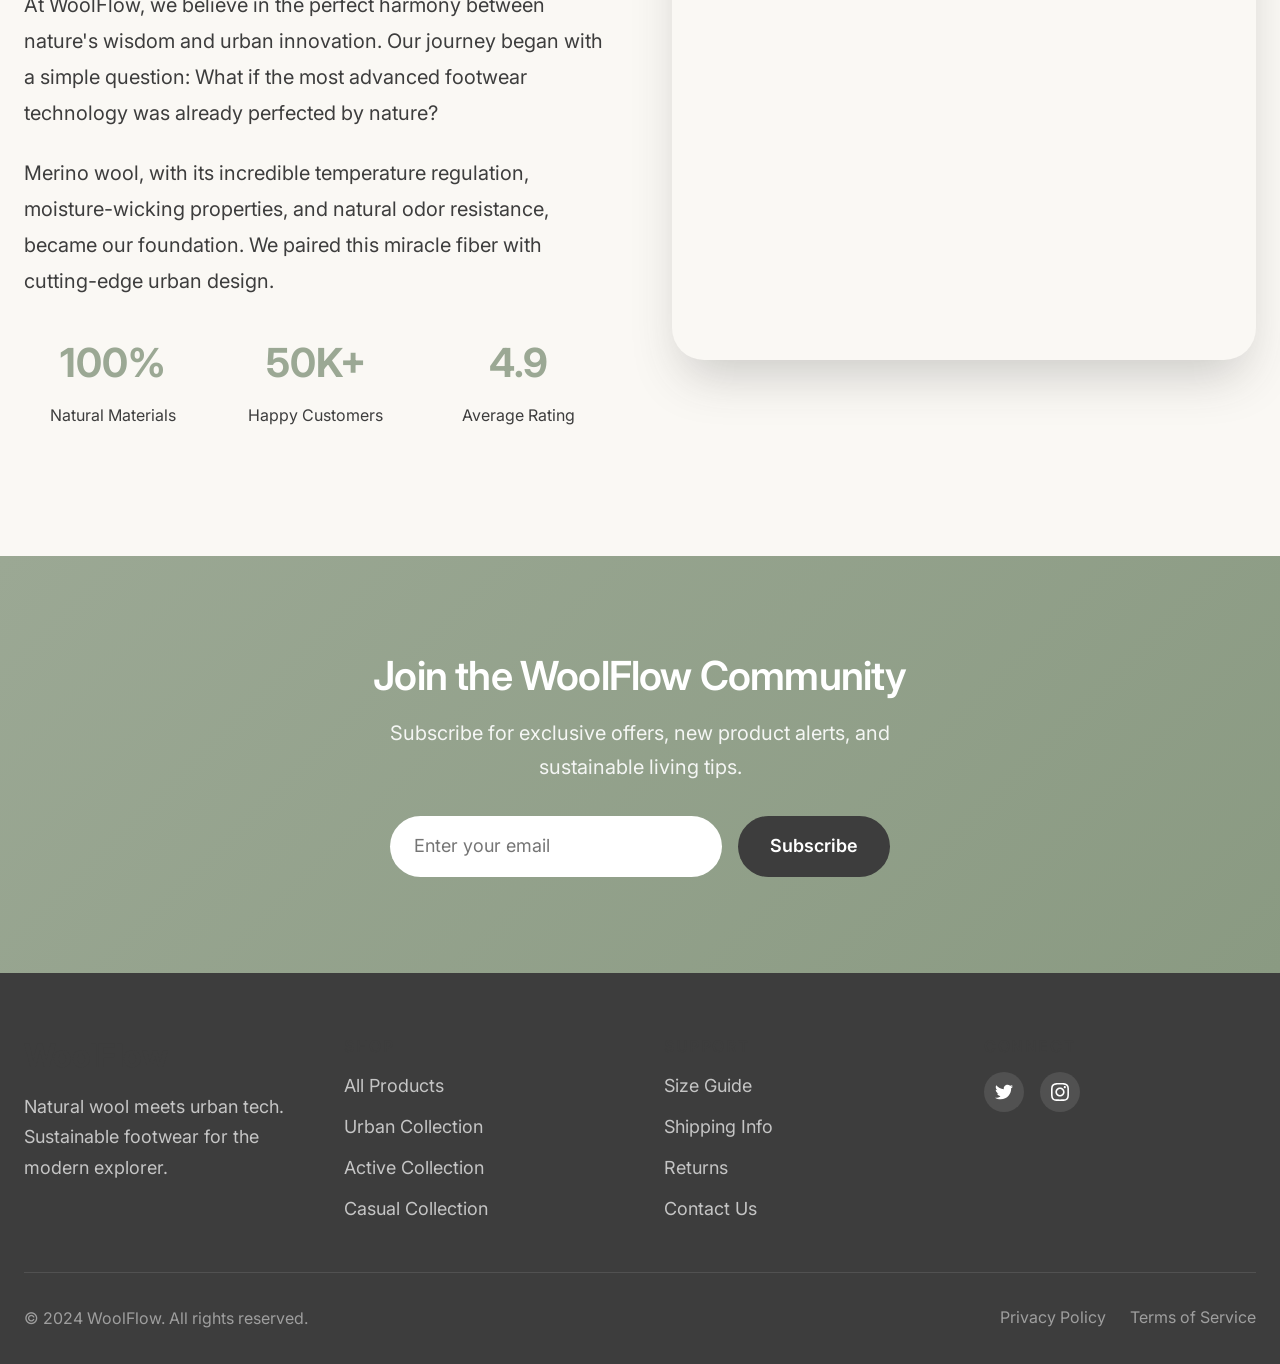
==== commit d5dc5b8d: "feat: Integrate 10 AI features across all views, fix dynamic stock alarms, collapse chatbot, and upd" ====
--- a/index.html
+++ b/index.html
@@ -28,6 +28,7 @@
         gtag('js', new Date());
         gtag('config', 'GA_MEASUREMENT_ID');
     </script>
+    <link rel="manifest" href="manifest.json">
 </head>
 <body>
     <!-- Navigation - Glass Morphism -->
@@ -139,262 +140,7 @@
                 </p>
             </div>
             
-            <div class="products-grid">
-                <!-- Product 1 -->
-                <article class="product-card reveal stagger-1" data-product-id="urban-oat">
-                    <div class="product-image-container product-image-zoom-container">
-                        <img src="resources/product-urban-oat.jpg" alt="Urban Wool Runner" class="product-image">
-                        <div class="product-image-overlay"></div>
-                        <div class="zoom-indicator">
-                            <svg fill="none" stroke="currentColor" viewBox="0 0 24 24">
-                                <path stroke-linecap="round" stroke-linejoin="round" stroke-width="2" d="M21 21l-6-6m2-5a7 7 0 11-14 0 7 7 0 0114 0zM10 7v3m0 0v3m0-3h3m-3 0H7"/>
-                            </svg>
-                        </div>
-                        <span class="product-badge">Popular</span>
-                        <div class="product-quick-actions">
-                            <button class="quick-action-btn" title="Quick view">
-                                <svg width="18" height="18" fill="none" stroke="currentColor" viewBox="0 0 24 24">
-                                    <path stroke-linecap="round" stroke-linejoin="round" stroke-width="2" d="M15 12a3 3 0 11-6 0 3 3 0 016 0z"/>
-                                    <path stroke-linecap="round" stroke-linejoin="round" stroke-width="2" d="M2.458 12C3.732 7.943 7.523 5 12 5c4.478 0 8.268 2.943 9.542 7-1.274 4.057-5.064 7-9.542 7-4.477 0-8.268-2.943-9.542-7z"/>
-                                </svg>
-                            </button>
-                            <button class="quick-action-btn" title="Add to wishlist">
-                                <svg width="18" height="18" fill="none" stroke="currentColor" viewBox="0 0 24 24">
-                                    <path stroke-linecap="round" stroke-linejoin="round" stroke-width="2" d="M4.318 6.318a4.5 4.5 0 000 6.364L12 20.364l7.682-7.682a4.5 4.5 0 00-6.364-6.364L12 7.636l-1.318-1.318a4.5 4.5 0 00-6.364 0z"/>
-                                </svg>
-                            </button>
-                        </div>
-                    </div>
-                    <div class="product-content">
-                        <span class="product-category">Urban Collection</span>
-                        <h3 class="product-name">Urban Wool Runner</h3>
-                        <p class="product-description">Premium merino wool with temperature regulation and moisture-wicking technology for all-day comfort.</p>
-                        <div class="product-footer">
-                            <span class="product-price">
-                                <span class="product-price-currency">$</span>149
-                            </span>
-                            <button class="btn-add-cart" onclick="addToCart('urban-oat', 'Urban Wool Runner', 149, 'resources/product-urban-oat.jpg')">
-                                <svg width="16" height="16" fill="none" stroke="currentColor" viewBox="0 0 24 24">
-                                    <path stroke-linecap="round" stroke-linejoin="round" stroke-width="2" d="M16 11V7a4 4 0 00-8 0v4M5 9h14l1 12H4L5 9z"/>
-                                </svg>
-                                Add to Cart
-                            </button>
-                        </div>
-                    </div>
-                </article>
-
-                <!-- Product 2 -->
-                <article class="product-card reveal stagger-2" data-product-id="city-sage">
-                    <div class="product-image-container product-image-zoom-container">
-                        <img src="resources/product-urban-sage.jpg" alt="City Trekker" class="product-image">
-                        <div class="product-image-overlay"></div>
-                        <div class="zoom-indicator">
-                            <svg fill="none" stroke="currentColor" viewBox="0 0 24 24">
-                                <path stroke-linecap="round" stroke-linejoin="round" stroke-width="2" d="M21 21l-6-6m2-5a7 7 0 11-14 0 7 7 0 0114 0zM10 7v3m0 0v3m0-3h3m-3 0H7"/>
-                            </svg>
-                        </div>
-                        <span class="product-badge">New</span>
-                        <div class="product-quick-actions">
-                            <button class="quick-action-btn" title="Quick view">
-                                <svg width="18" height="18" fill="none" stroke="currentColor" viewBox="0 0 24 24">
-                                    <path stroke-linecap="round" stroke-linejoin="round" stroke-width="2" d="M15 12a3 3 0 11-6 0 3 3 0 016 0z"/>
-                                    <path stroke-linecap="round" stroke-linejoin="round" stroke-width="2" d="M2.458 12C3.732 7.943 7.523 5 12 5c4.478 0 8.268 2.943 9.542 7-1.274 4.057-5.064 7-9.542 7-4.477 0-8.268-2.943-9.542-7z"/>
-                                </svg>
-                            </button>
-                            <button class="quick-action-btn" title="Add to wishlist">
-                                <svg width="18" height="18" fill="none" stroke="currentColor" viewBox="0 0 24 24">
-                                    <path stroke-linecap="round" stroke-linejoin="round" stroke-width="2" d="M4.318 6.318a4.5 4.5 0 000 6.364L12 20.364l7.682-7.682a4.5 4.5 0 00-6.364-6.364L12 7.636l-1.318-1.318a4.5 4.5 0 00-6.364 0z"/>
-                                </svg>
-                            </button>
-                        </div>
-                    </div>
-                    <div class="product-content">
-                        <span class="product-category">Active Collection</span>
-                        <h3 class="product-name">City Trekker</h3>
-                        <p class="product-description">All-terrain wool sneakers with enhanced grip and waterproof protection for urban exploration.</p>
-                        <div class="product-footer">
-                            <span class="product-price">
-                                <span class="product-price-currency">$</span>169
-                            </span>
-                            <button class="btn-add-cart" onclick="addToCart('city-sage', 'City Trekker', 169, 'resources/product-urban-sage.jpg')">
-                                <svg width="16" height="16" fill="none" stroke="currentColor" viewBox="0 0 24 24">
-                                    <path stroke-linecap="round" stroke-linejoin="round" stroke-width="2" d="M16 11V7a4 4 0 00-8 0v4M5 9h14l1 12H4L5 9z"/>
-                                </svg>
-                                Add to Cart
-                            </button>
-                        </div>
-                    </div>
-                </article>
-
-                <!-- Product 3 -->
-                <article class="product-card reveal stagger-3" data-product-id="metro-mist">
-                    <div class="product-image-container product-image-zoom-container">
-                        <img src="resources/product-urban-mist.jpg" alt="Metro Slip-On" class="product-image">
-                        <div class="product-image-overlay"></div>
-                        <div class="zoom-indicator">
-                            <svg fill="none" stroke="currentColor" viewBox="0 0 24 24">
-                                <path stroke-linecap="round" stroke-linejoin="round" stroke-width="2" d="M21 21l-6-6m2-5a7 7 0 11-14 0 7 7 0 0114 0zM10 7v3m0 0v3m0-3h3m-3 0H7"/>
-                            </svg>
-                        </div>
-                        <div class="product-quick-actions">
-                            <button class="quick-action-btn" title="Quick view">
-                                <svg width="18" height="18" fill="none" stroke="currentColor" viewBox="0 0 24 24">
-                                    <path stroke-linecap="round" stroke-linejoin="round" stroke-width="2" d="M15 12a3 3 0 11-6 0 3 3 0 016 0z"/>
-                                    <path stroke-linecap="round" stroke-linejoin="round" stroke-width="2" d="M2.458 12C3.732 7.943 7.523 5 12 5c4.478 0 8.268 2.943 9.542 7-1.274 4.057-5.064 7-9.542 7-4.477 0-8.268-2.943-9.542-7z"/>
-                                </svg>
-                            </button>
-                            <button class="quick-action-btn" title="Add to wishlist">
-                                <svg width="18" height="18" fill="none" stroke="currentColor" viewBox="0 0 24 24">
-                                    <path stroke-linecap="round" stroke-linejoin="round" stroke-width="2" d="M4.318 6.318a4.5 4.5 0 000 6.364L12 20.364l7.682-7.682a4.5 4.5 0 00-6.364-6.364L12 7.636l-1.318-1.318a4.5 4.5 0 00-6.364 0z"/>
-                                </svg>
-                            </button>
-                        </div>
-                    </div>
-                    <div class="product-content">
-                        <span class="product-category">Casual Collection</span>
-                        <h3 class="product-name">Metro Slip-On</h3>
-                        <p class="product-description">Effortless style meets comfort in these easy-wear wool slip-ons for everyday moments.</p>
-                        <div class="product-footer">
-                            <span class="product-price">
-                                <span class="product-price-currency">$</span>129
-                            </span>
-                            <button class="btn-add-cart" onclick="addToCart('metro-mist', 'Metro Slip-On', 129, 'resources/product-urban-mist.jpg')">
-                                <svg width="16" height="16" fill="none" stroke="currentColor" viewBox="0 0 24 24">
-                                    <path stroke-linecap="round" stroke-linejoin="round" stroke-width="2" d="M16 11V7a4 4 0 00-8 0v4M5 9h14l1 12H4L5 9z"/>
-                                </svg>
-                                Add to Cart
-                            </button>
-                        </div>
-                    </div>
-                </article>
-
-                <!-- Product 4 -->
-                <article class="product-card reveal stagger-4" data-product-id="street-charcoal">
-                    <div class="product-image-container product-image-zoom-container">
-                        <img src="resources/product-urban-charcoal.jpg" alt="Street Walker" class="product-image">
-                        <div class="product-image-overlay"></div>
-                        <div class="zoom-indicator">
-                            <svg fill="none" stroke="currentColor" viewBox="0 0 24 24">
-                                <path stroke-linecap="round" stroke-linejoin="round" stroke-width="2" d="M21 21l-6-6m2-5a7 7 0 11-14 0 7 7 0 0114 0zM10 7v3m0 0v3m0-3h3m-3 0H7"/>
-                            </svg>
-                        </div>
-                        <div class="product-quick-actions">
-                            <button class="quick-action-btn" title="Quick view">
-                                <svg width="18" height="18" fill="none" stroke="currentColor" viewBox="0 0 24 24">
-                                    <path stroke-linecap="round" stroke-linejoin="round" stroke-width="2" d="M15 12a3 3 0 11-6 0 3 3 0 016 0z"/>
-                                    <path stroke-linecap="round" stroke-linejoin="round" stroke-width="2" d="M2.458 12C3.732 7.943 7.523 5 12 5c4.478 0 8.268 2.943 9.542 7-1.274 4.057-5.064 7-9.542 7-4.477 0-8.268-2.943-9.542-7z"/>
-                                </svg>
-                            </button>
-                            <button class="quick-action-btn" title="Add to wishlist">
-                                <svg width="18" height="18" fill="none" stroke="currentColor" viewBox="0 0 24 24">
-                                    <path stroke-linecap="round" stroke-linejoin="round" stroke-width="2" d="M4.318 6.318a4.5 4.5 0 000 6.364L12 20.364l7.682-7.682a4.5 4.5 0 00-6.364-6.364L12 7.636l-1.318-1.318a4.5 4.5 0 00-6.364 0z"/>
-                                </svg>
-                            </button>
-                        </div>
-                    </div>
-                    <div class="product-content">
-                        <span class="product-category">Urban Collection</span>
-                        <h3 class="product-name">Street Walker</h3>
-                        <p class="product-description">Classic design with modern wool technology for everyday urban adventures.</p>
-                        <div class="product-footer">
-                            <span class="product-price">
-                                <span class="product-price-currency">$</span>159
-                            </span>
-                            <button class="btn-add-cart" onclick="addToCart('street-charcoal', 'Street Walker', 159, 'resources/product-urban-charcoal.jpg')">
-                                <svg width="16" height="16" fill="none" stroke="currentColor" viewBox="0 0 24 24">
-                                    <path stroke-linecap="round" stroke-linejoin="round" stroke-width="2" d="M16 11V7a4 4 0 00-8 0v4M5 9h14l1 12H4L5 9z"/>
-                                </svg>
-                                Add to Cart
-                            </button>
-                        </div>
-                    </div>
-                </article>
-
-                <!-- Product 5 -->
-                <article class="product-card reveal stagger-5" data-product-id="commuter-oat">
-                    <div class="product-image-container product-image-zoom-container">
-                        <img src="resources/product-urban-oat.jpg" alt="Commuter Classic" class="product-image">
-                        <div class="product-image-overlay"></div>
-                        <div class="zoom-indicator">
-                            <svg fill="none" stroke="currentColor" viewBox="0 0 24 24">
-                                <path stroke-linecap="round" stroke-linejoin="round" stroke-width="2" d="M21 21l-6-6m2-5a7 7 0 11-14 0 7 7 0 0114 0zM10 7v3m0 0v3m0-3h3m-3 0H7"/>
-                            </svg>
-                        </div>
-                        <span class="product-badge" style="background: var(--color-stone);">Best Seller</span>
-                        <div class="product-quick-actions">
-                            <button class="quick-action-btn" title="Quick view">
-                                <svg width="18" height="18" fill="none" stroke="currentColor" viewBox="0 0 24 24">
-                                    <path stroke-linecap="round" stroke-linejoin="round" stroke-width="2" d="M15 12a3 3 0 11-6 0 3 3 0 016 0z"/>
-                                    <path stroke-linecap="round" stroke-linejoin="round" stroke-width="2" d="M2.458 12C3.732 7.943 7.523 5 12 5c4.478 0 8.268 2.943 9.542 7-1.274 4.057-5.064 7-9.542 7-4.477 0-8.268-2.943-9.542-7z"/>
-                                </svg>
-                            </button>
-                            <button class="quick-action-btn" title="Add to wishlist">
-                                <svg width="18" height="18" fill="none" stroke="currentColor" viewBox="0 0 24 24">
-                                    <path stroke-linecap="round" stroke-linejoin="round" stroke-width="2" d="M4.318 6.318a4.5 4.5 0 000 6.364L12 20.364l7.682-7.682a4.5 4.5 0 00-6.364-6.364L12 7.636l-1.318-1.318a4.5 4.5 0 00-6.364 0z"/>
-                                </svg>
-                            </button>
-                        </div>
-                    </div>
-                    <div class="product-content">
-                        <span class="product-category">Urban Collection</span>
-                        <h3 class="product-name">Commuter Classic</h3>
-                        <p class="product-description">Perfect for daily commutes with superior comfort and timeless style.</p>
-                        <div class="product-footer">
-                            <span class="product-price">
-                                <span class="product-price-currency">$</span>139
-                            </span>
-                            <button class="btn-add-cart" onclick="addToCart('commuter-oat', 'Commuter Classic', 139, 'resources/product-urban-oat.jpg')">
-                                <svg width="16" height="16" fill="none" stroke="currentColor" viewBox="0 0 24 24">
-                                    <path stroke-linecap="round" stroke-linejoin="round" stroke-width="2" d="M16 11V7a4 4 0 00-8 0v4M5 9h14l1 12H4L5 9z"/>
-                                </svg>
-                                Add to Cart
-                            </button>
-                        </div>
-                    </div>
-                </article>
-
-                <!-- Product 6 -->
-                <article class="product-card reveal stagger-6" data-product-id="trail-sage">
-                    <div class="product-image-container product-image-zoom-container">
-                        <img src="resources/product-urban-sage.jpg" alt="Trail Blazer" class="product-image">
-                        <div class="product-image-overlay"></div>
-                        <div class="zoom-indicator">
-                            <svg fill="none" stroke="currentColor" viewBox="0 0 24 24">
-                                <path stroke-linecap="round" stroke-linejoin="round" stroke-width="2" d="M21 21l-6-6m2-5a7 7 0 11-14 0 7 7 0 0114 0zM10 7v3m0 0v3m0-3h3m-3 0H7"/>
-                            </svg>
-                        </div>
-                        <div class="product-quick-actions">
-                            <button class="quick-action-btn" title="Quick view">
-                                <svg width="18" height="18" fill="none" stroke="currentColor" viewBox="0 0 24 24">
-                                    <path stroke-linecap="round" stroke-linejoin="round" stroke-width="2" d="M15 12a3 3 0 11-6 0 3 3 0 016 0z"/>
-                                    <path stroke-linecap="round" stroke-linejoin="round" stroke-width="2" d="M2.458 12C3.732 7.943 7.523 5 12 5c4.478 0 8.268 2.943 9.542 7-1.274 4.057-5.064 7-9.542 7-4.477 0-8.268-2.943-9.542-7z"/>
-                                </svg>
-                            </button>
-                            <button class="quick-action-btn" title="Add to wishlist">
-                                <svg width="18" height="18" fill="none" stroke="currentColor" viewBox="0 0 24 24">
-                                    <path stroke-linecap="round" stroke-linejoin="round" stroke-width="2" d="M4.318 6.318a4.5 4.5 0 000 6.364L12 20.364l7.682-7.682a4.5 4.5 0 00-6.364-6.364L12 7.636l-1.318-1.318a4.5 4.5 0 00-6.364 0z"/>
-                                </svg>
-                            </button>
-                        </div>
-                    </div>
-                    <div class="product-content">
-                        <span class="product-category">Active Collection</span>
-                        <h3 class="product-name">Trail Blazer</h3>
-                        <p class="product-description">Rugged wool sneakers designed for outdoor adventures and city exploration.</p>
-                        <div class="product-footer">
-                            <span class="product-price">
-                                <span class="product-price-currency">$</span>179
-                            </span>
-                            <button class="btn-add-cart" onclick="addToCart('trail-sage', 'Trail Blazer', 179, 'resources/product-urban-sage.jpg')">
-                                <svg width="16" height="16" fill="none" stroke="currentColor" viewBox="0 0 24 24">
-                                    <path stroke-linecap="round" stroke-linejoin="round" stroke-width="2" d="M16 11V7a4 4 0 00-8 0v4M5 9h14l1 12H4L5 9z"/>
-                                </svg>
-                                Add to Cart
-                            </button>
-                        </div>
-                    </div>
-                </article>
-            </div>
+            <div id="featured-products-grid" class="products-grid"></div>
             
             <div class="text-center" style="margin-top: var(--space-12);">
                 <a href="products.html" class="btn btn-secondary" style="padding: var(--space-4) var(--space-10);">
@@ -499,10 +245,11 @@
         <div class="container" style="text-align: center;">
             <h2 class="reveal" style="font-size: var(--text-3xl); color: white; margin-bottom: var(--space-4);">Join the WoolFlow Community</h2>
             <p class="reveal stagger-1" style="font-size: var(--text-lg); color: rgba(255,255,255,0.9); max-width: 500px; margin: 0 auto var(--space-8);">Subscribe for exclusive offers, new product alerts, and sustainable living tips.</p>
-            <form class="reveal stagger-2" style="display: flex; gap: var(--space-4); max-width: 500px; margin: 0 auto; justify-content: center;">
-                <input type="email" placeholder="Enter your email" style="flex: 1; padding: var(--space-4) var(--space-6); border: none; border-radius: var(--radius-full); font-size: var(--text-base); outline: none;">
-                <button type="submit" class="btn" style="background: var(--color-charcoal); color: white;">Subscribe</button>
+            <form class="reveal stagger-2" data-newsletter-form onsubmit="handleNewsletterSubmit(event)" style="display: flex; gap: 1rem; max-width: 500px; margin: 0 auto; justify-content: center; flex-wrap: wrap;">
+                <input type="email" id="newsletter-email" required placeholder="Enter your email" style="flex: 1; min-width: 200px; padding: 1rem 1.5rem; border: none; border-radius: 999px;">
+                <button type="submit" id="newsletter-btn" class="btn" style="background: var(--color-charcoal); color: white;">Subscribe</button>
             </form>
+            <p id="newsletter-success" class="hidden" style="color: white; margin-top: 1rem; text-align: center;">Thanks for subscribing!</p>
         </div>
     </section>
 
@@ -594,6 +341,34 @@
     <!-- Notification Container -->
     <div id="notification-container" class="fixed top-24 right-6 z-50 flex flex-col gap-2 pointer-events-none"></div>
 
+    
+    <div id="product-modal" class="fixed inset-0 bg-black/50 opacity-0 invisible transition-all duration-300 z-50 flex items-center justify-center p-6">
+        <div class="bg-warm-white rounded-2xl max-w-4xl w-full max-h-[90vh] overflow-y-auto">
+            <div class="p-6 border-b border-mist-grey/20 flex items-center justify-between">
+                <h3 id="modal-title" class="text-2xl font-bold text-charcoal"></h3>
+                <button type="button" onclick="closeProductModal()" class="p-2 text-2xl">&times;</button>
+            </div>
+            <div class="p-6 grid md:grid-cols-2 gap-8">
+                <img id="modal-image" alt="" class="w-full h-80 object-cover rounded-xl" style="display:none">
+                <div>
+                    <span id="modal-price" class="text-3xl font-bold text-charcoal"></span>
+                    <div id="product-inventory-alert" class="my-3"></div>
+                    <div id="product-dynamic-pricing" class="mb-3"></div>
+                    <p id="modal-description" class="text-charcoal/80 my-4"></p>
+                    <div id="modal-variants" class="mb-4 hidden"><h4 class="font-semibold mb-2">Color</h4><div id="modal-color-grid" class="flex gap-2"></div><div id="modal-stock-indicator" class="mt-2 text-sm"></div></div>
+                    <h4 class="font-semibold mb-2">Size</h4>
+                    <div id="modal-size-grid" class="grid grid-cols-6 gap-2 mb-4"></div>
+                    <div id="product-sentiment" class="mb-4"></div>
+                    <div id="product-sustainability" class="mb-4"></div>
+                    <div id="product-style-bundle" class="mb-4"></div>
+                    <button id="modal-add-to-cart" type="button" class="w-full py-3 bg-charcoal text-white rounded-full font-medium">Add to Cart</button>
+                    <div id="product-similar" class="mt-6"></div>
+                    <div id="modal-reviews" class="mt-6"></div>
+                </div>
+            </div>
+        </div>
+    </div>
+
     <!-- Auth Modal -->
     <div id="auth-modal" class="fixed inset-0 bg-charcoal/50 backdrop-blur-sm z-50 hidden opacity-0 transition-opacity duration-300 flex items-center justify-center p-4">
         <div class="bg-warm-white rounded-2xl max-w-md w-full p-8 shadow-2xl transform scale-95 transition-transform duration-300" id="auth-modal-content">
@@ -637,6 +412,8 @@
 
     <!-- Products Database -->
     <script src="products-database.js"></script>
+    <script src="catalog-utils.js"></script>
+    <script src="app-bootstrap.js"></script>
 
     <!-- AI Engine Scripts -->
     <script src="ai-engine.js"></script>
